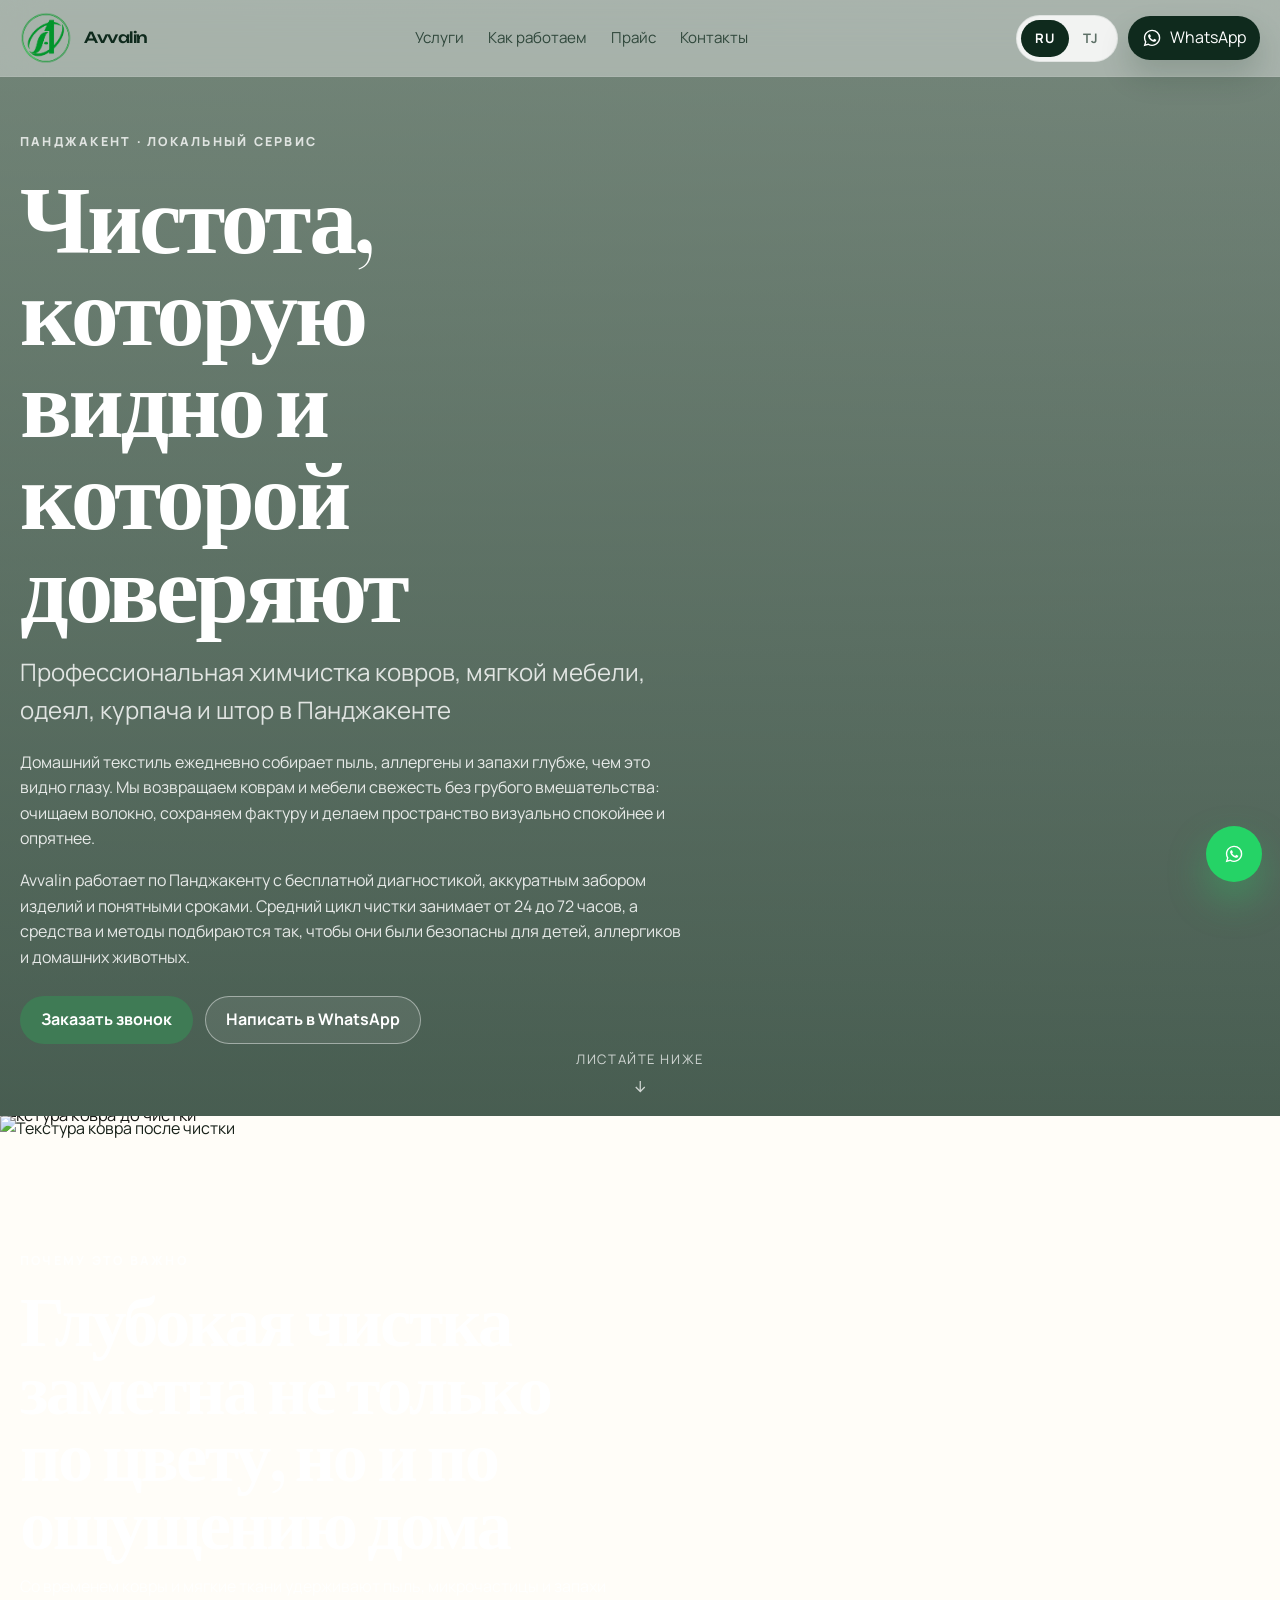
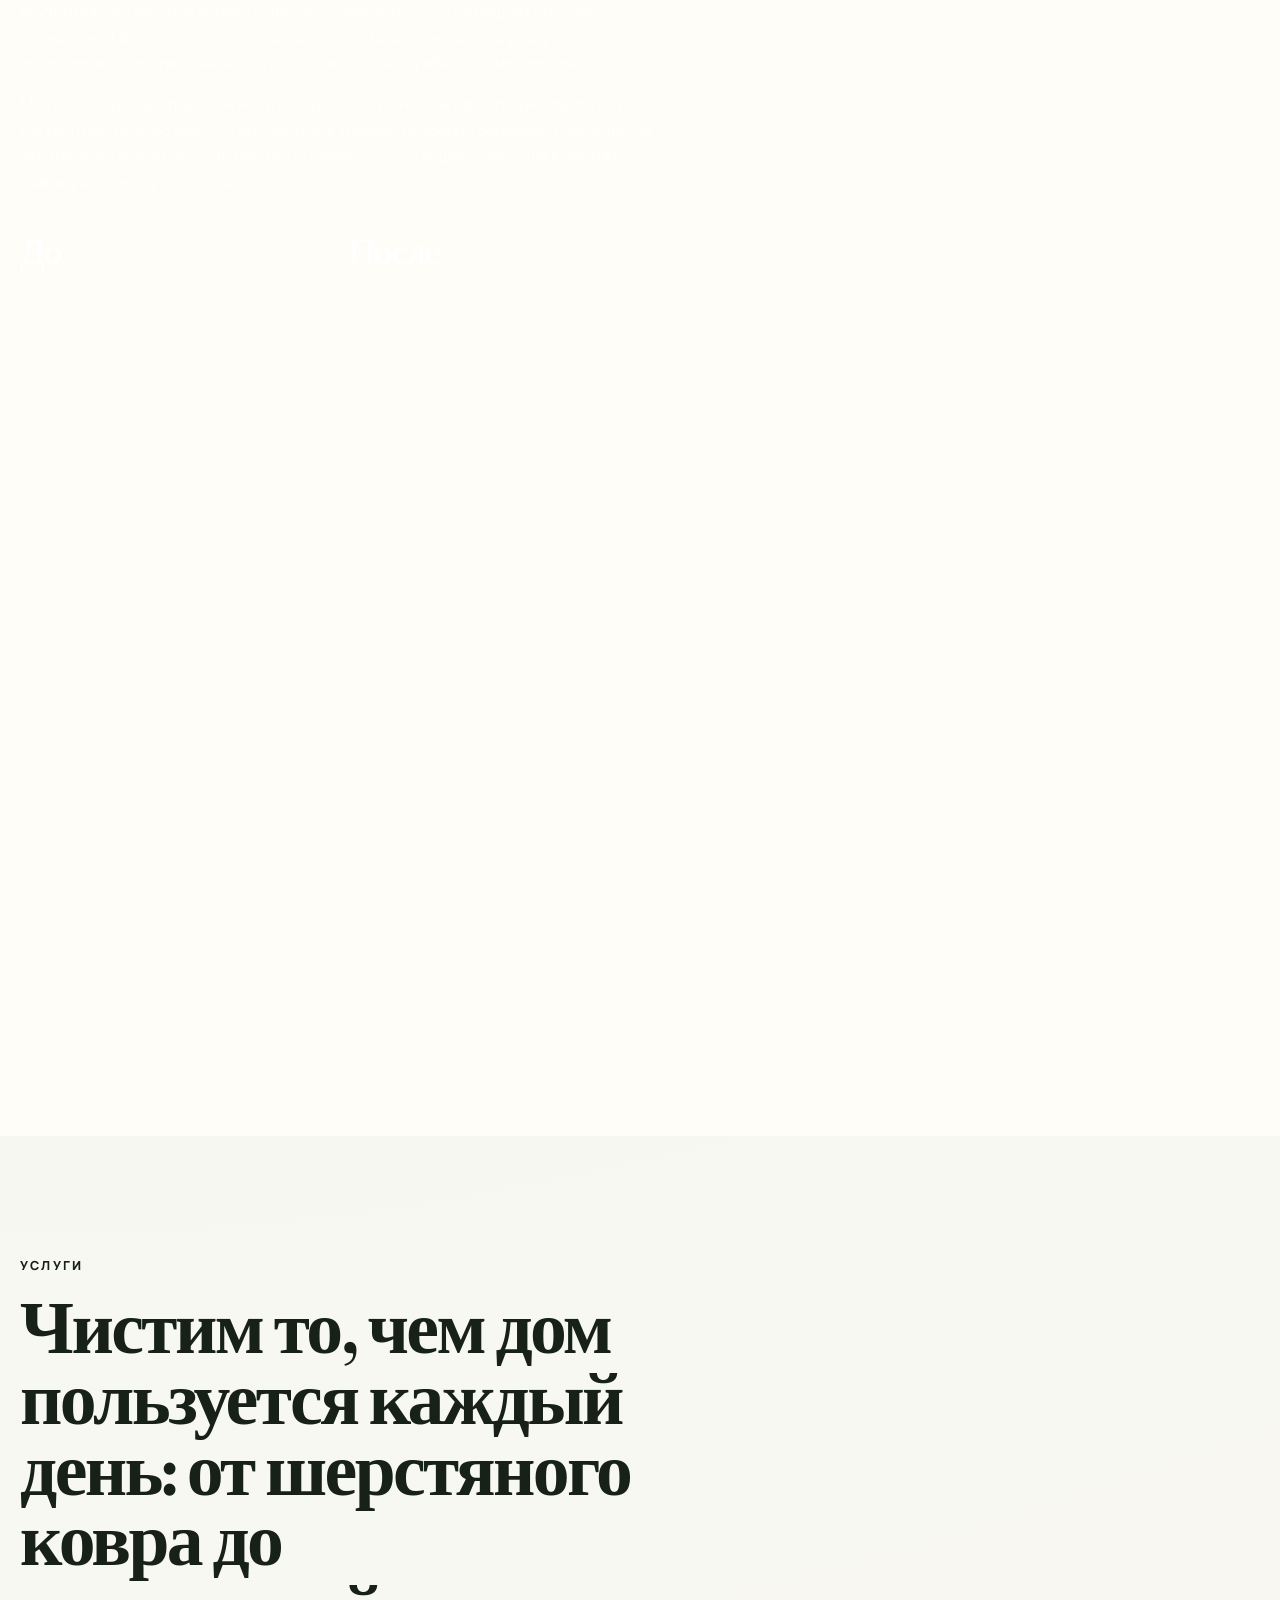
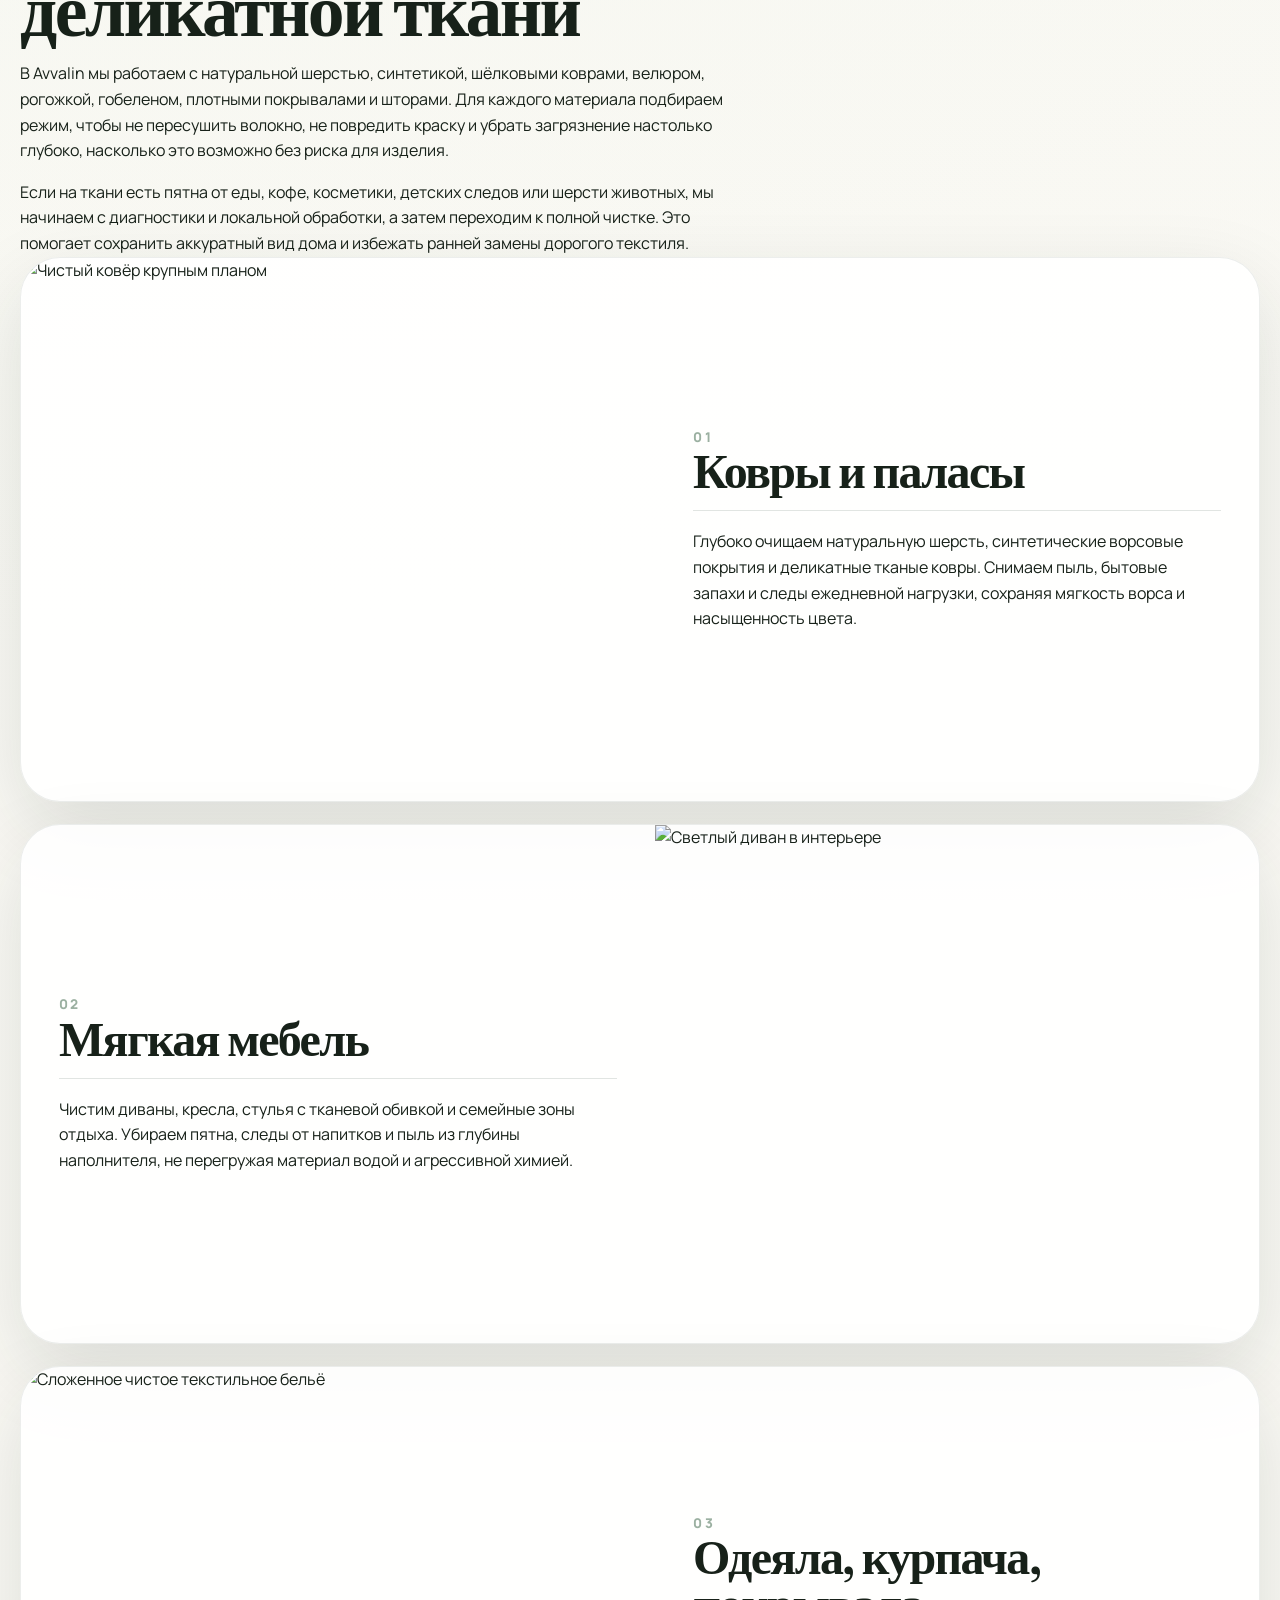
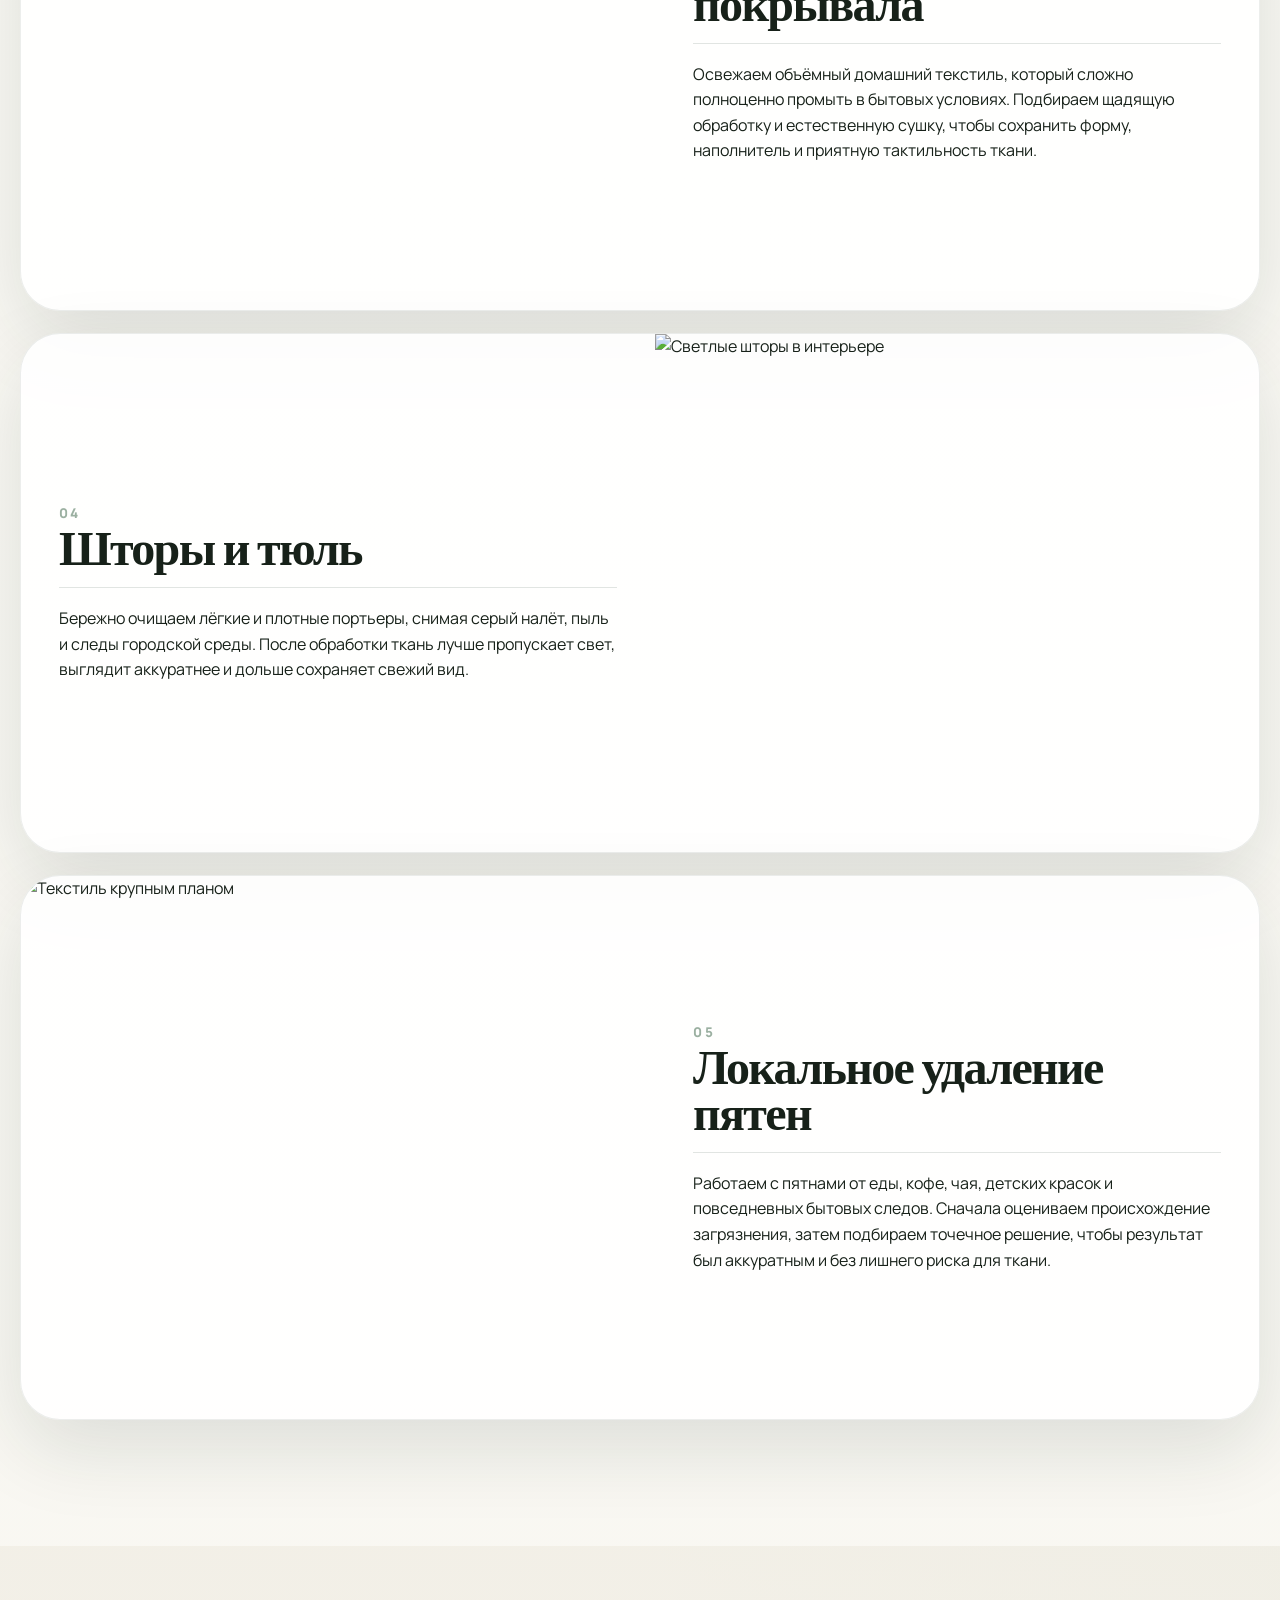
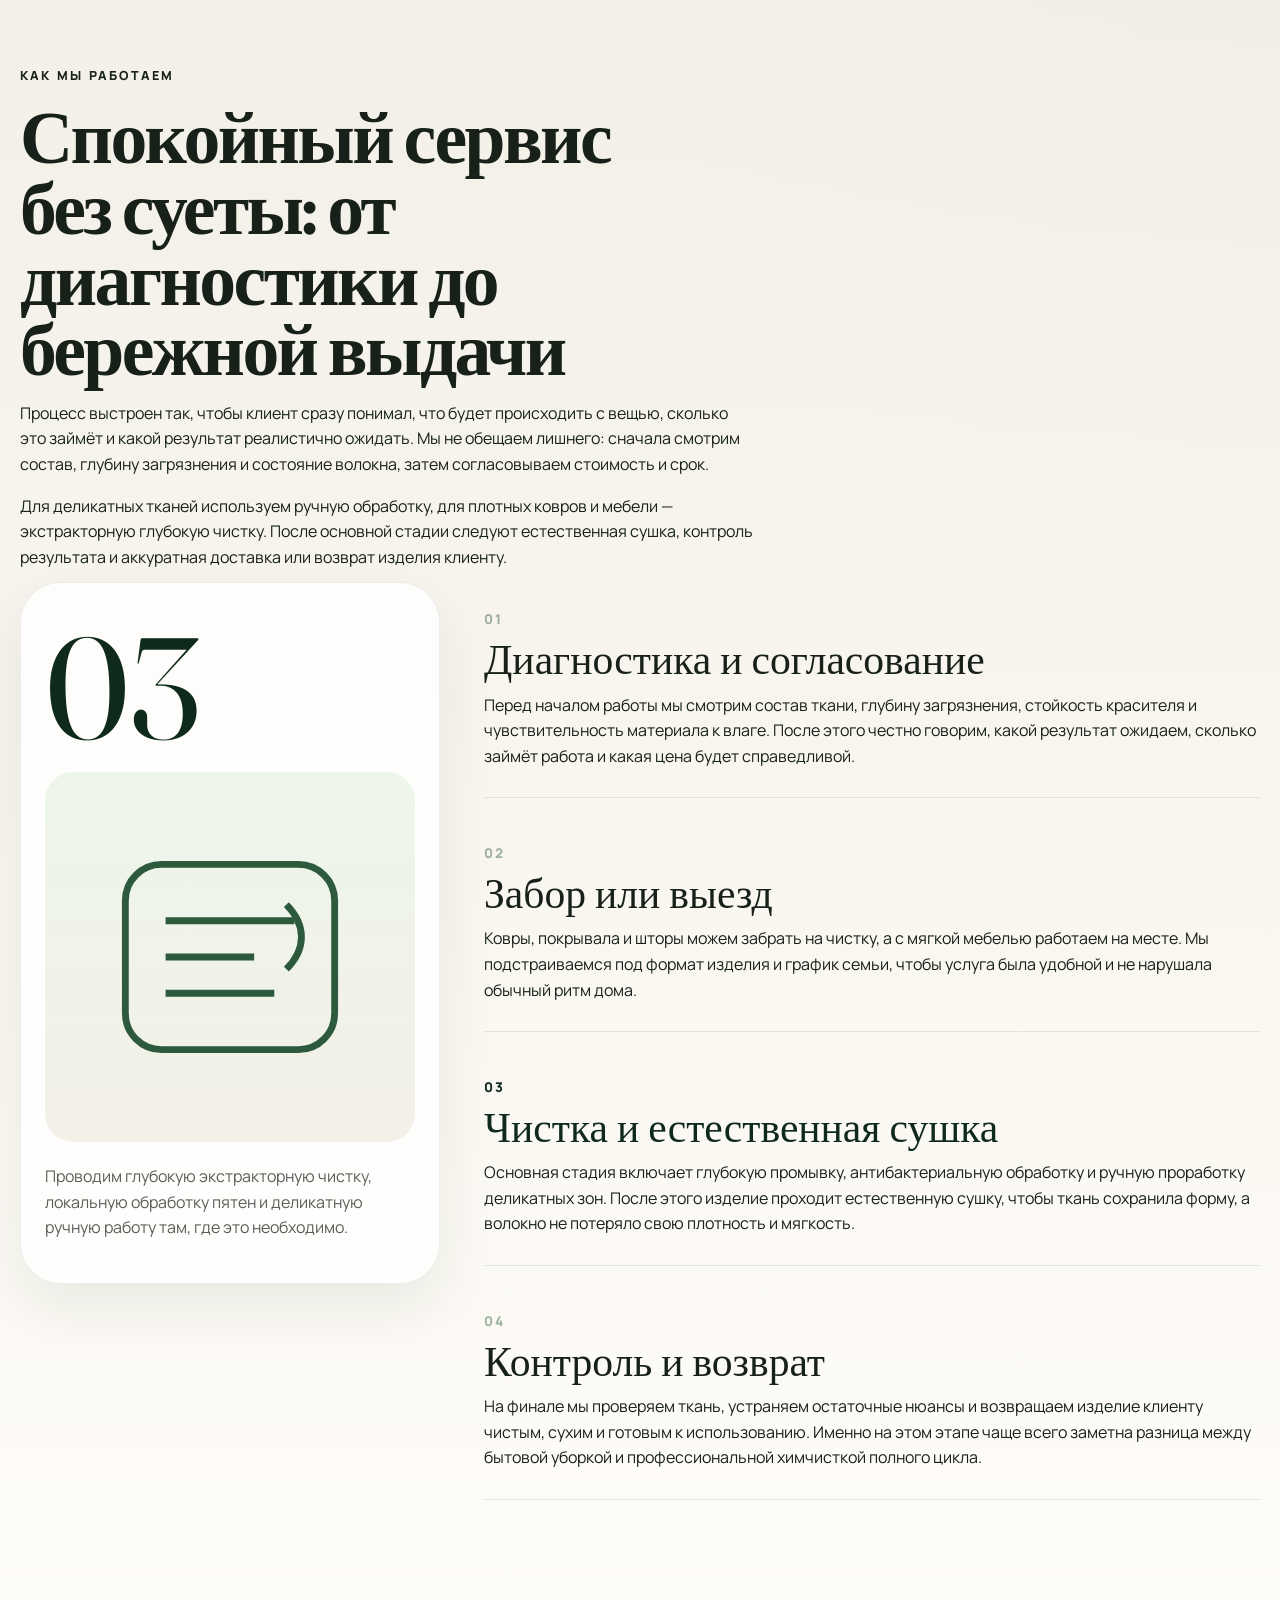
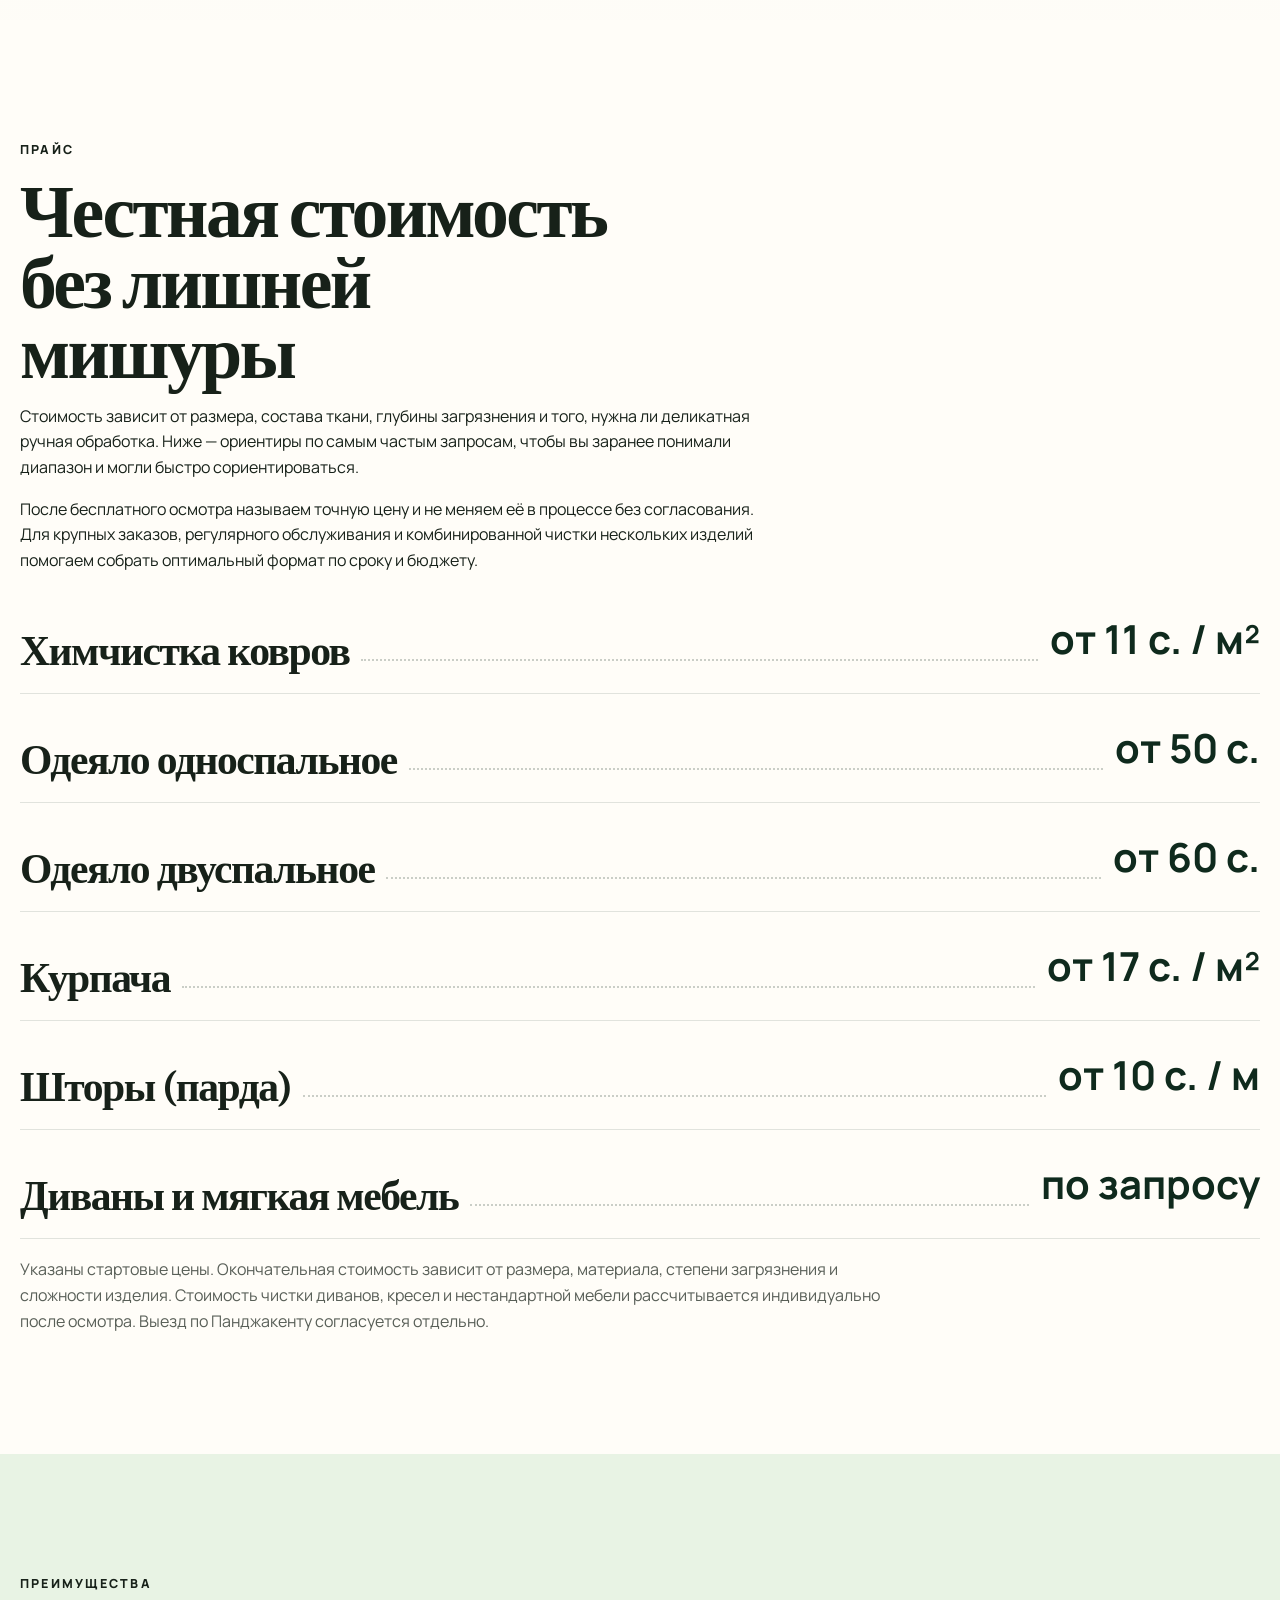
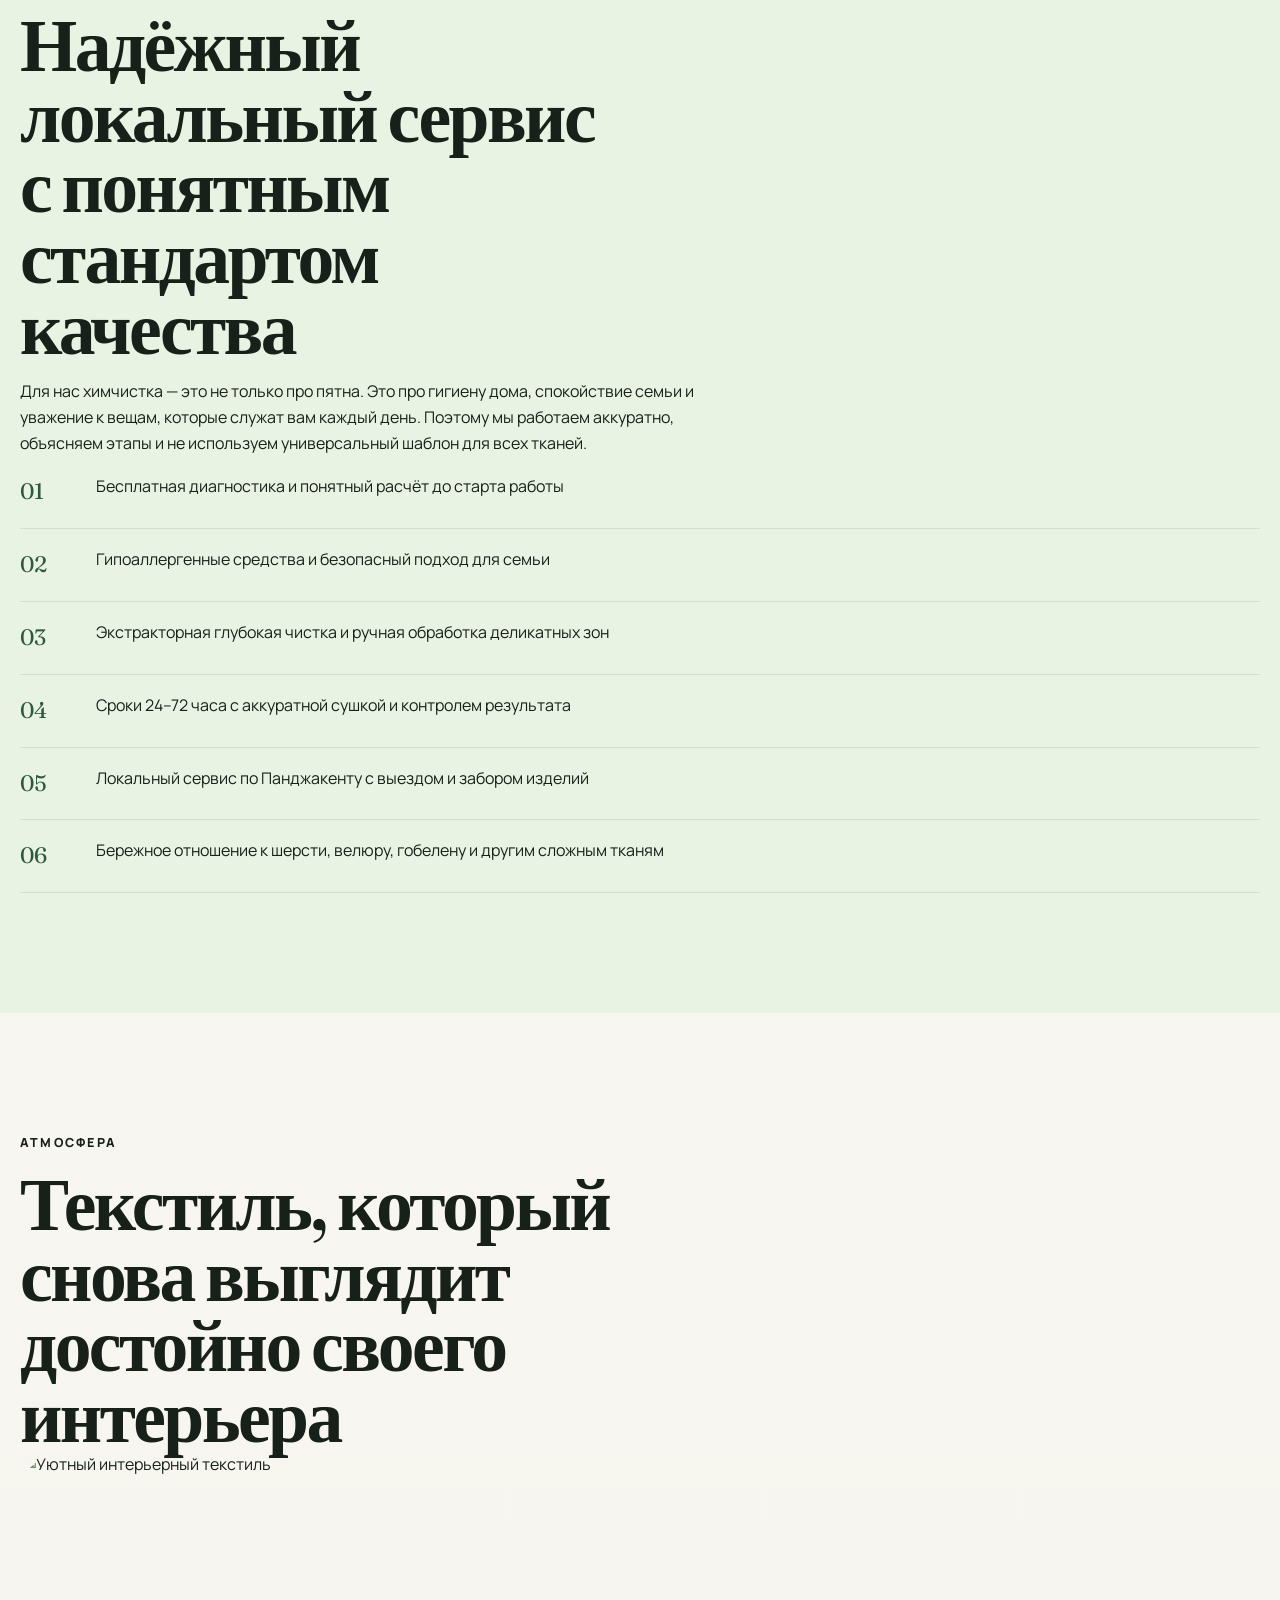
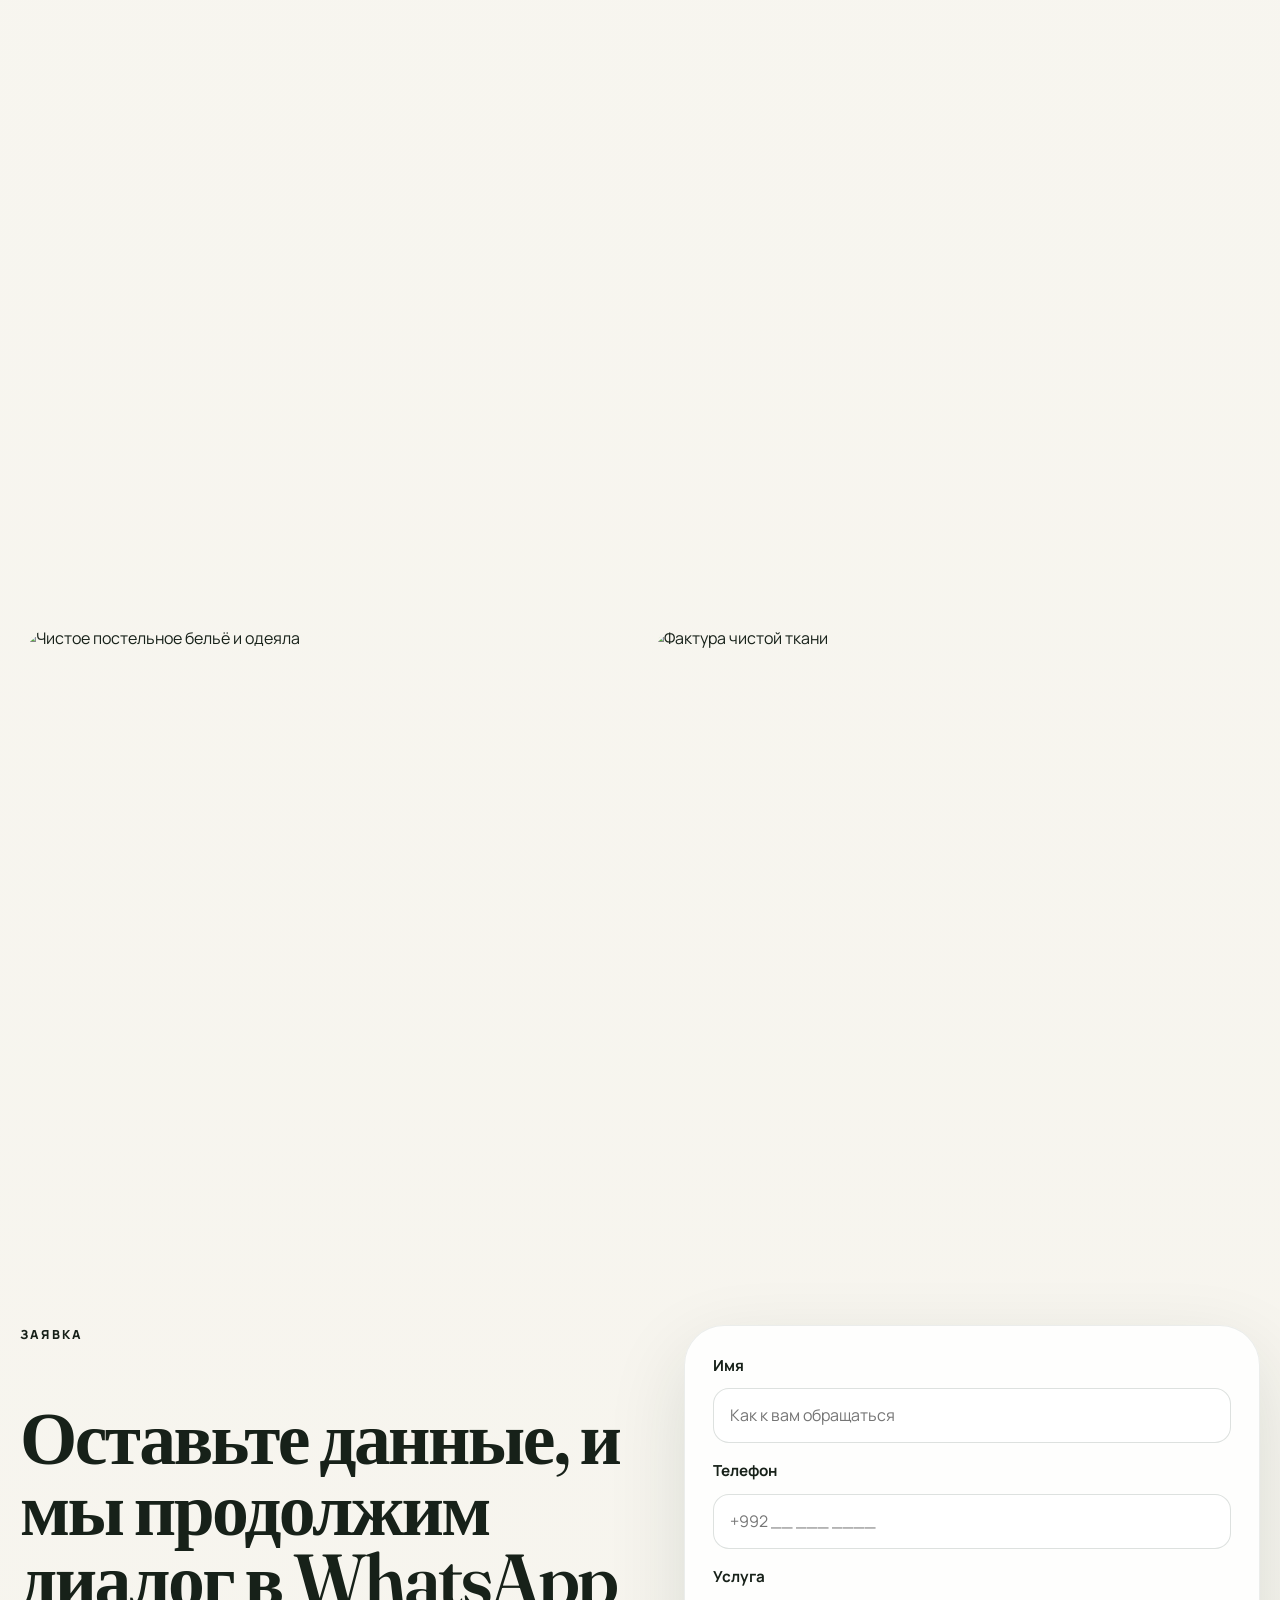
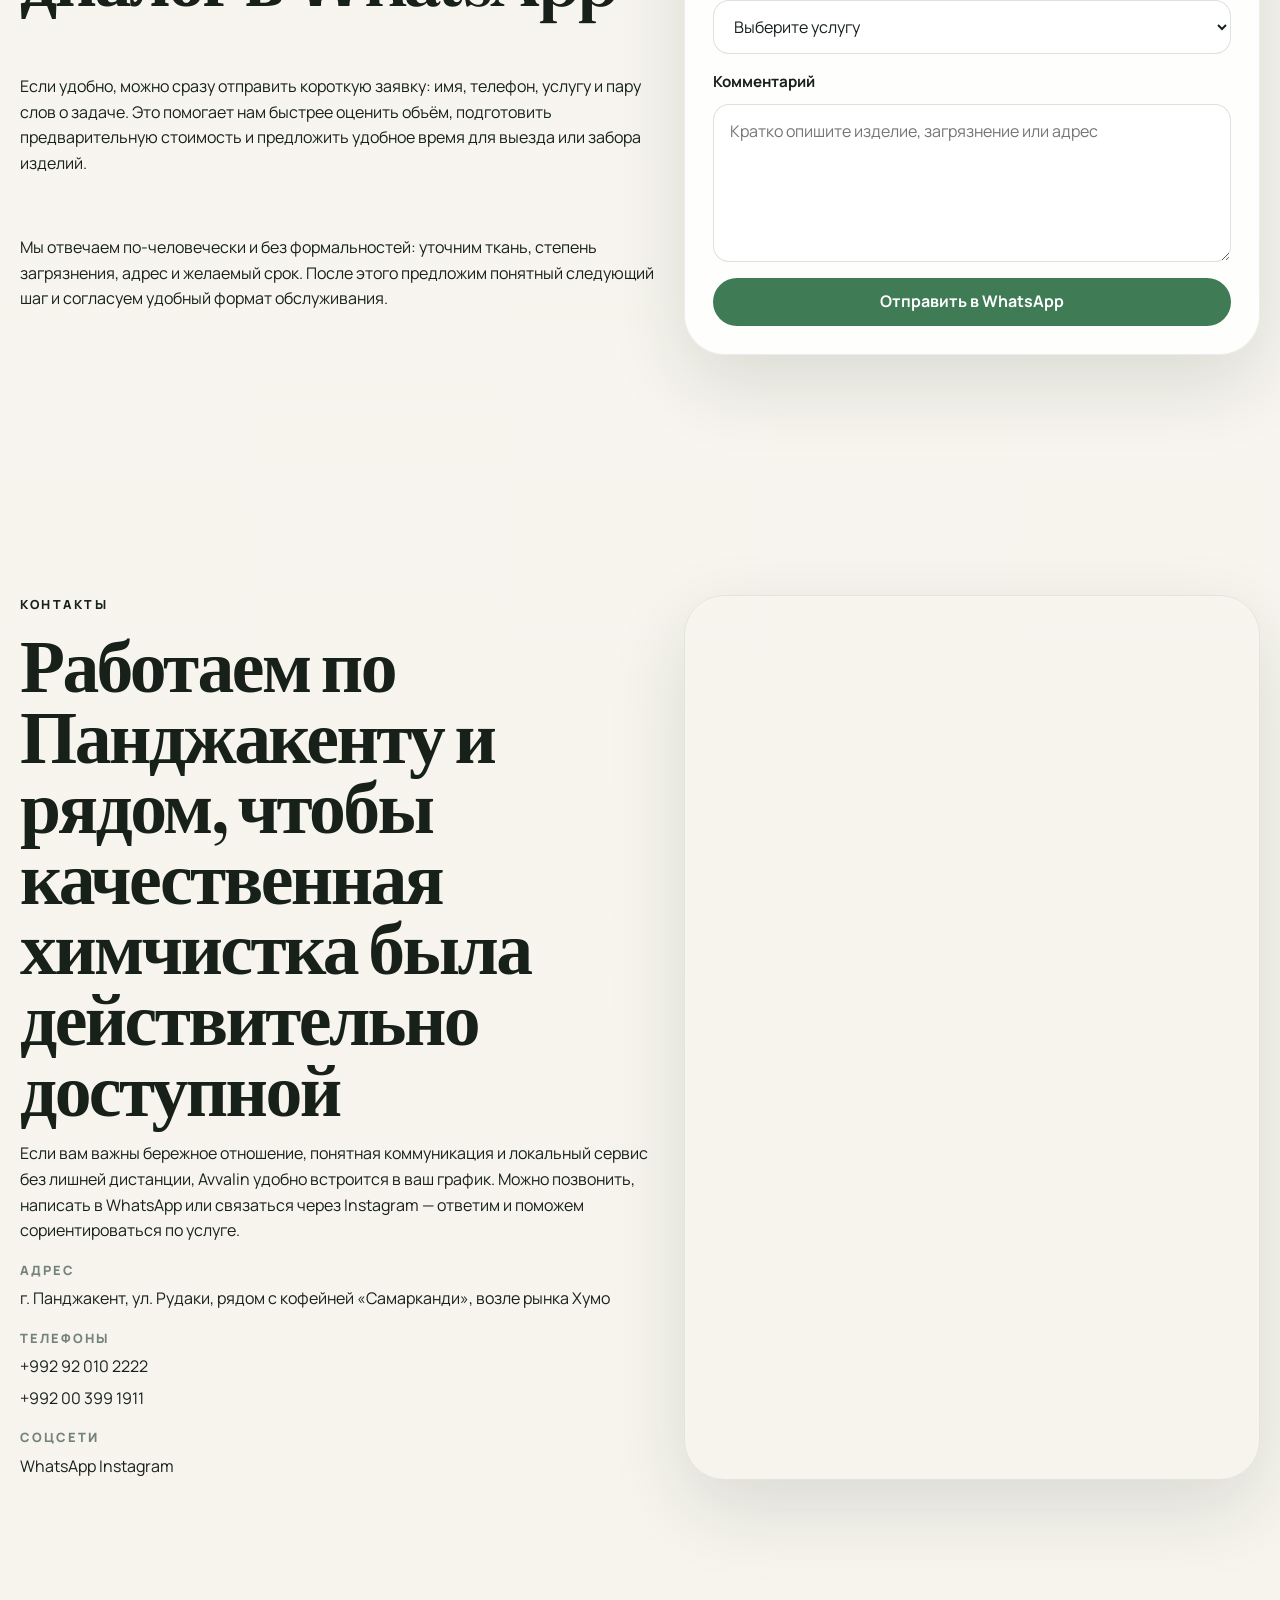
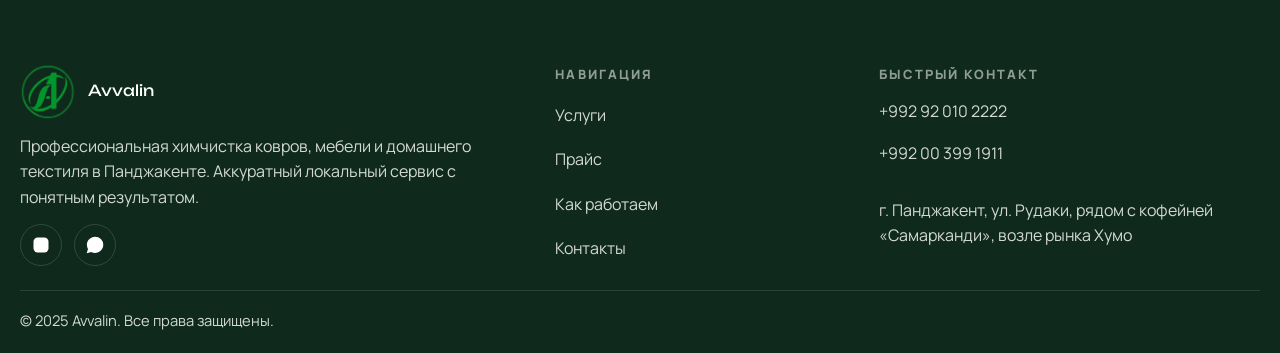
==== index.html @ e18dba60 "Initial commit: Avvalin landing v2" ====
<!DOCTYPE html>
<html lang="ru">
  <head>
    <meta charset="UTF-8" />
    <meta name="viewport" content="width=device-width, initial-scale=1.0" />
    <title>Avvalin — химчистка ковров и мебели в Панджакенте</title>
    <meta
      name="description"
      content="Avvalin — профессиональная химчистка ковров, мягкой мебели, одеял, курпача и штор в Панджакенте."
    />
    <meta name="theme-color" content="#0F2A1D" />
    <link rel="preconnect" href="https://fonts.googleapis.com" />
    <link rel="preconnect" href="https://fonts.gstatic.com" crossorigin />
    <link
      href="https://fonts.googleapis.com/css2?family=Fraunces:opsz,wght@9..144,500;9..144,600;9..144,700&family=Manrope:wght@400;500;600;700;800&family=Unbounded:wght@500;600&display=swap&subset=cyrillic"
      rel="stylesheet"
    />
    <link rel="stylesheet" href="./styles.css" />
  </head>
  <body>
    <header class="site-header is-top" data-header>
      <div class="container header-inner">
        <a class="brand" href="#hero" aria-label="Avvalin">
          <img
            src="./assets/logo-green.png"
            alt="Avvalin"
            width="216"
            height="58"
            loading="eager"
            decoding="async"
            data-alt-ru="Логотип Avvalin"
            data-alt-tj="Нишонаи Avvalin"
          />
          <span class="brand-name">Avvalin</span>
        </a>

        <nav class="header-nav" aria-label="Основная навигация">
          <a href="#services" data-ru="Услуги" data-tj="Хизматҳо">Услуги</a>
          <a href="#process" data-ru="Как работаем" data-tj="Чӣ тавр кор мекунем">Как работаем</a>
          <a href="#price" data-ru="Прайс" data-tj="Нархнома">Прайс</a>
          <a href="#contacts" data-ru="Контакты" data-tj="Тамос">Контакты</a>
        </nav>

        <div class="header-actions">
          <div class="language-switch" role="group" aria-label="Language switcher">
            <button class="language-switch__button is-active" type="button" data-lang-button="ru">
              RU
            </button>
            <button class="language-switch__button" type="button" data-lang-button="tj">TJ</button>
          </div>

          <a
            class="wa-chip"
            href="https://wa.me/992920102222"
            target="_blank"
            rel="noreferrer"
            aria-label="WhatsApp"
            data-aria-ru="Написать в WhatsApp"
            data-aria-tj="Дар WhatsApp навиштан"
          >
            <svg viewBox="0 0 24 24" aria-hidden="true">
              <path
                d="M19.05 4.94A9.76 9.76 0 0 0 12.09 2C6.66 2 2.25 6.41 2.25 11.84c0 1.74.46 3.43 1.34 4.92L2 22l5.4-1.57a9.8 9.8 0 0 0 4.68 1.2h.01c5.43 0 9.84-4.41 9.84-9.84a9.75 9.75 0 0 0-2.88-6.85Zm-6.96 15.04h-.01a8.15 8.15 0 0 1-4.14-1.13l-.3-.18-3.2.93.95-3.11-.2-.32a8.14 8.14 0 0 1-1.26-4.34c0-4.5 3.66-8.16 8.16-8.16 2.18 0 4.23.85 5.77 2.39a8.1 8.1 0 0 1 2.39 5.77c0 4.5-3.66 8.15-8.16 8.15Zm4.47-6.11c-.24-.12-1.43-.71-1.65-.79-.22-.08-.38-.12-.54.12-.16.24-.62.79-.76.95-.14.16-.28.18-.52.06-.24-.12-1-.37-1.91-1.19-.71-.63-1.19-1.41-1.33-1.65-.14-.24-.01-.37.1-.49.1-.1.24-.28.36-.42.12-.14.16-.24.24-.4.08-.16.04-.3-.02-.42-.06-.12-.54-1.31-.74-1.79-.2-.48-.4-.41-.54-.41h-.46c-.16 0-.42.06-.64.3-.22.24-.84.82-.84 2s.86 2.32.98 2.48c.12.16 1.69 2.58 4.09 3.62.57.25 1.02.4 1.37.51.58.18 1.11.16 1.53.1.47-.07 1.43-.58 1.64-1.14.2-.56.2-1.04.14-1.14-.06-.1-.22-.16-.46-.28Z"
              />
            </svg>
            <span data-ru="WhatsApp" data-tj="WhatsApp">WhatsApp</span>
          </a>

          <button
            class="menu-toggle"
            type="button"
            aria-label="Открыть меню"
            aria-expanded="false"
            data-menu-toggle
            data-aria-ru="Открыть меню"
            data-aria-tj="Кушодани меню"
          >
            <span></span>
            <span></span>
            <span></span>
          </button>
        </div>
      </div>

      <div class="mobile-menu" data-mobile-menu>
        <div class="mobile-menu__inner">
          <nav class="mobile-menu__nav" aria-label="Mobile navigation">
            <a href="#services" data-menu-link data-ru="Услуги" data-tj="Хизматҳо">Услуги</a>
            <a href="#process" data-menu-link data-ru="Как работаем" data-tj="Чӣ тавр кор мекунем">
              Как работаем
            </a>
            <a href="#price" data-menu-link data-ru="Прайс" data-tj="Нархнома">Прайс</a>
            <a href="#contacts" data-menu-link data-ru="Контакты" data-tj="Тамос">Контакты</a>
            <a href="#request" data-menu-link data-ru="Заявка" data-tj="Дархост">Заявка</a>
          </nav>
          <div class="mobile-menu__meta">
            <p
              data-ru="Профессиональная химчистка ковров, мебели и текстиля в Панджакенте."
              data-tj="Кимиёшӯйии касбии қолин, мебел ва матоъ дар Панҷакент."
            >
              Профессиональная химчистка ковров, мебели и текстиля в Панджакенте.
            </p>
            <a href="tel:+992920102222">+992 92 010 2222</a>
          </div>
        </div>
      </div>
    </header>

    <main>
      <section class="hero" id="hero">
        <div class="hero-media" aria-hidden="true"></div>
        <div class="hero-overlay" aria-hidden="true"></div>

        <div class="container hero-content">
          <p class="hero-kicker" data-ru="Панджакент · локальный сервис" data-tj="Панҷакент · хизмати маҳаллӣ">
            Панджакент · локальный сервис
          </p>
          <h1
            class="hero-title"
            data-ru="Чистота, которую видно и которой доверяют"
            data-tj="Тозагие, ки дида ва эътимод карда мешавад"
          >
            Чистота, которую видно и которой доверяют
          </h1>
          <p
            class="hero-subtitle"
            data-ru="Профессиональная химчистка ковров, мягкой мебели, одеял, курпача и штор в Панджакенте"
            data-tj="Кимиёшӯйии касбии қолинҳо, мебели мулоим, кӯрпа, курпача ва пардаҳо дар Панҷакент"
          >
            Профессиональная химчистка ковров, мягкой мебели, одеял, курпача и штор в Панджакенте
          </p>

          <div class="hero-copy">
            <p
              data-ru="Домашний текстиль ежедневно собирает пыль, аллергены и запахи глубже, чем это видно глазу. Мы возвращаем коврам и мебели свежесть без грубого вмешательства: очищаем волокно, сохраняем фактуру и делаем пространство визуально спокойнее и опрятнее."
              data-tj="Матоъи хонагӣ ҳар рӯз ғубор, аллергенҳо ва бӯйҳоро аз он бештаре ҷамъ мекунад, ки ба чашм менамояд. Мо ба қолин ва мебел тароватро бидуни дахолати дағал бармегардонем: нахро тоза мекунем, бофтро ҳифз менамоем ва ба фазо оромӣ ва тозагии намоён медиҳем."
            >
              Домашний текстиль ежедневно собирает пыль, аллергены и запахи глубже, чем это видно
              глазу. Мы возвращаем коврам и мебели свежесть без грубого вмешательства: очищаем
              волокно, сохраняем фактуру и делаем пространство визуально спокойнее и опрятнее.
            </p>
            <p
              data-ru="Avvalin работает по Панджакенту с бесплатной диагностикой, аккуратным забором изделий и понятными сроками. Средний цикл чистки занимает от 24 до 72 часов, а средства и методы подбираются так, чтобы они были безопасны для детей, аллергиков и домашних животных."
              data-tj="Avvalin дар саросари Панҷакент бо ташхиси ройгон, гирифтани эҳтиёткоронаи ашё ва муҳлатҳои равшан фаъолият мекунад. Давраи миёнаи тозакунӣ аз 24 то 72 соатро дар бар мегирад ва воситаю усулҳо тавре интихоб мешаванд, ки барои кӯдакон, аллергикон ва ҳайвоноти хонагӣ бехатар бошанд."
            >
              Avvalin работает по Панджакенту с бесплатной диагностикой, аккуратным забором
              изделий и понятными сроками. Средний цикл чистки занимает от 24 до 72 часов, а
              средства и методы подбираются так, чтобы они были безопасны для детей, аллергиков и
              домашних животных.
            </p>
          </div>

          <div class="hero-actions">
            <a class="button button--solid" href="tel:+992920102222" data-ru="Заказать звонок" data-tj="Дархости занг">
              Заказать звонок
            </a>
            <a
              class="button button--outline"
              href="https://wa.me/992920102222"
              target="_blank"
              rel="noreferrer"
              data-ru="Написать в WhatsApp"
              data-tj="Дар WhatsApp навиштан"
            >
              Написать в WhatsApp
            </a>
          </div>
        </div>

        <a class="scroll-indicator" href="#wipe" aria-label="Scroll">
          <span data-ru="Листайте ниже" data-tj="Ба поён гузаред">Листайте ниже</span>
          <svg viewBox="0 0 24 24" aria-hidden="true">
            <path d="M12 4v14M6 12l6 6 6-6" />
          </svg>
        </a>
      </section>

      <section class="wipe-section" id="wipe" data-wipe-section>
        <div class="wipe-sticky">
          <div class="wipe-frame">
            <div class="wipe-visual">
              <img
                class="wipe-image wipe-image--base"
                src="https://images.unsplash.com/photo-1600166898405-da9535204843?w=1800&q=85&auto=format&fit=crop"
                alt="Texture"
                width="1800"
                height="1400"
                loading="lazy"
                decoding="async"
                data-alt-ru="Текстура ковра до чистки"
                data-alt-tj="Бофти қолин пеш аз тозакунӣ"
              />
              <img
                class="wipe-image wipe-image--clean"
                src="https://images.unsplash.com/photo-1600166898405-da9535204843?w=1800&q=85&auto=format&fit=crop"
                alt="Texture"
                width="1800"
                height="1400"
                loading="lazy"
                decoding="async"
                data-alt-ru="Текстура ковра после чистки"
                data-alt-tj="Бофти қолин пас аз тозакунӣ"
              />
            </div>

            <div class="wipe-copy container">
              <div class="section-intro">
                <p class="section-kicker" data-ru="Почему это важно" data-tj="Чаро ин муҳим аст">
                  Почему это важно
                </p>
                <h2
                  data-ru="Глубокая чистка заметна не только по цвету, но и по ощущению дома"
                  data-tj="Тозакунии амиқ на танҳо дар ранг, балки дар эҳсоси хона ҳам намоён мешавад"
                >
                  Глубокая чистка заметна не только по цвету, но и по ощущению дома
                </h2>
                <p
                  data-ru="Со временем ковры и мягкие ткани удерживают пыль, микрочастицы и запахи внутри ворса. Обычная уборка освежает поверхность, но не решает проблему полностью. Профессиональная химчистка помогает снизить нагрузку от аллергенов, сохранить мягкость и продлить срок службы любимых вещей."
                  data-tj="Бо гузашти вақт қолин ва матоъҳои мулоим ғубор, зарраҳои майда ва бӯйҳоро дар дохили нах нигоҳ медоранд. Тозакунии оддӣ танҳо рӯйпӯшро тароват мебахшад, аммо мушкилро пурра ҳал намекунад. Кимиёшӯйии касбӣ ба кам шудани таъсири аллергенҳо, нигоҳ доштани нармӣ ва дароз шудани муҳлати истифодаи ашёи дӯстдошта мусоидат мекунад."
                >
                  Со временем ковры и мягкие ткани удерживают пыль, микрочастицы и запахи внутри
                  ворса. Обычная уборка освежает поверхность, но не решает проблему полностью.
                  Профессиональная химчистка помогает снизить нагрузку от аллергенов, сохранить
                  мягкость и продлить срок службы любимых вещей.
                </p>
                <p
                  data-ru="Мы используем экстракторную глубокую чистку, антибактериальную обработку и деликатную ручную работу там, где ткань требует особенно бережного подхода. На экране ниже можно увидеть образный переход от уставшего текстиля к чистому, живому и свежему состоянию."
                  data-tj="Мо тозакунии амиқи экстракторӣ, коркарди антибактериалӣ ва он ҷо, ки матоъ муносибати махсус мехоҳад, кори нозуки дастиро истифода мебарем. Дар намоиши поён гузариши рамзиро аз матоъи хаста ба ҳолати тоза, зинда ва тароватнок мебинед."
                >
                  Мы используем экстракторную глубокую чистку, антибактериальную обработку и
                  деликатную ручную работу там, где ткань требует особенно бережного подхода. На
                  экране ниже можно увидеть образный переход от уставшего текстиля к чистому,
                  живому и свежему состоянию.
                </p>
              </div>

              <div class="wipe-labels">
                <span data-ru="До" data-tj="Пеш">До</span>
                <span data-ru="После" data-tj="Пас">После</span>
              </div>
            </div>
          </div>
        </div>
      </section>

      <section class="section services-section" id="services">
        <div class="container">
          <div class="section-intro">
            <p class="section-kicker" data-ru="Услуги" data-tj="Хизматҳо">Услуги</p>
            <h2
              data-ru="Чистим то, чем дом пользуется каждый день: от шерстяного ковра до деликатной ткани"
              data-tj="Он чиро тоза мекунем, ки хона ҳар рӯз истифода мебарад: аз қолини пашмӣ то матоъи нозук"
            >
              Чистим то, чем дом пользуется каждый день: от шерстяного ковра до деликатной ткани
            </h2>
            <p
              data-ru="В Avvalin мы работаем с натуральной шерстью, синтетикой, шёлковыми коврами, велюром, рогожкой, гобеленом, плотными покрывалами и шторами. Для каждого материала подбираем режим, чтобы не пересушить волокно, не повредить краску и убрать загрязнение настолько глубоко, насколько это возможно без риска для изделия."
              data-tj="Дар Avvalin мо бо пашми табиӣ, синтетика, қолинҳои абрешимӣ, велюр, рогожка, гобелен, рӯйпӯшҳои зич ва пардаҳо кор мекунем. Барои ҳар мавод режими алоҳида интихоб менамоем, то нах хушк нашавад, ранг осеб набинад ва ифлосӣ то ҳадди имкон амиқ, аммо бехатар бартараф гардад."
            >
              В Avvalin мы работаем с натуральной шерстью, синтетикой, шёлковыми коврами,
              велюром, рогожкой, гобеленом, плотными покрывалами и шторами. Для каждого материала
              подбираем режим, чтобы не пересушить волокно, не повредить краску и убрать
              загрязнение настолько глубоко, насколько это возможно без риска для изделия.
            </p>
            <p
              data-ru="Если на ткани есть пятна от еды, кофе, косметики, детских следов или шерсти животных, мы начинаем с диагностики и локальной обработки, а затем переходим к полной чистке. Это помогает сохранить аккуратный вид дома и избежать ранней замены дорогого текстиля."
              data-tj="Агар дар матоъ доғ аз ғизо, қаҳва, косметика, изи кӯдакон ё пашми ҳайвонот бошад, мо аввал ташхис ва коркарди маҳаллиро анҷом медиҳем, баъд ба тозакунии пурра мегузарем. Ин ба нигоҳ доштани намуди оростаи хона ва пешгирӣ аз ивазкунии бармаҳали матоъи гарон мусоидат мекунад."
            >
              Если на ткани есть пятна от еды, кофе, косметики, детских следов или шерсти
              животных, мы начинаем с диагностики и локальной обработки, а затем переходим к
              полной чистке. Это помогает сохранить аккуратный вид дома и избежать ранней замены
              дорогого текстиля.
            </p>
          </div>

          <div class="services-track">
            <article class="service-item">
              <div class="service-item__media">
                <img
                  src="https://images.unsplash.com/photo-1600166898405-da9535204843?w=1400&q=85&auto=format&fit=crop"
                  alt="Carpet"
                  width="1400"
                  height="1200"
                  loading="lazy"
                  decoding="async"
                  data-alt-ru="Чистый ковёр крупным планом"
                  data-alt-tj="Қолини тоза аз наздик"
                />
              </div>
              <div class="service-item__content">
                <p class="service-index">01</p>
                <h3 data-ru="Ковры и паласы" data-tj="Қолинҳо ва палосҳо">Ковры и паласы</h3>
                <div class="service-line"></div>
                <p
                  data-ru="Глубоко очищаем натуральную шерсть, синтетические ворсовые покрытия и деликатные тканые ковры. Снимаем пыль, бытовые запахи и следы ежедневной нагрузки, сохраняя мягкость ворса и насыщенность цвета."
                  data-tj="Пашми табиӣ, рӯйпӯшҳои ворсии синтетикӣ ва қолинҳои нозуки бофтаро амиқ тоза мекунем. Ғубор, бӯйҳои маишӣ ва нишонаҳои истифодаи ҳаррӯзаро бартараф намуда, нармии нах ва равшании рангро нигоҳ медорем."
                >
                  Глубоко очищаем натуральную шерсть, синтетические ворсовые покрытия и деликатные
                  тканые ковры. Снимаем пыль, бытовые запахи и следы ежедневной нагрузки,
                  сохраняя мягкость ворса и насыщенность цвета.
                </p>
              </div>
            </article>

            <article class="service-item">
              <div class="service-item__media">
                <img
                  src="https://images.unsplash.com/photo-1555041469-a586c61ea9bc?w=1400&q=85&auto=format&fit=crop"
                  alt="Sofa"
                  width="1400"
                  height="1200"
                  loading="lazy"
                  decoding="async"
                  data-alt-ru="Светлый диван в интерьере"
                  data-alt-tj="Дивани равшан дар интерьер"
                />
              </div>
              <div class="service-item__content">
                <p class="service-index">02</p>
                <h3 data-ru="Мягкая мебель" data-tj="Мебели мулоим">Мягкая мебель</h3>
                <div class="service-line"></div>
                <p
                  data-ru="Чистим диваны, кресла, стулья с тканевой обивкой и семейные зоны отдыха. Убираем пятна, следы от напитков и пыль из глубины наполнителя, не перегружая материал водой и агрессивной химией."
                  data-tj="Диван, курсӣ, курсиҳои бо матоъ рӯйкашшуда ва ҷойҳои истироҳати оилавиро тоза мекунем. Доғ, изи нӯшокиҳо ва ғубори чуқури пуркунандаро бе оби зиёдатӣ ва бе кимиёи шадид бартараф менамоем."
                >
                  Чистим диваны, кресла, стулья с тканевой обивкой и семейные зоны отдыха.
                  Убираем пятна, следы от напитков и пыль из глубины наполнителя, не перегружая
                  материал водой и агрессивной химией.
                </p>
              </div>
            </article>

            <article class="service-item">
              <div class="service-item__media">
                <img
                  src="https://images.unsplash.com/photo-1522771739844-6a9f6d5f14af?w=1400&q=85&auto=format&fit=crop"
                  alt="Textile"
                  width="1400"
                  height="1200"
                  loading="lazy"
                  decoding="async"
                  data-alt-ru="Сложенное чистое текстильное бельё"
                  data-alt-tj="Матоъи тозаи ҷамъшуда"
                />
              </div>
              <div class="service-item__content">
                <p class="service-index">03</p>
                <h3 data-ru="Одеяла, курпача, покрывала" data-tj="Кӯрпа, курпача, рӯйпӯшҳо">
                  Одеяла, курпача, покрывала
                </h3>
                <div class="service-line"></div>
                <p
                  data-ru="Освежаем объёмный домашний текстиль, который сложно полноценно промыть в бытовых условиях. Подбираем щадящую обработку и естественную сушку, чтобы сохранить форму, наполнитель и приятную тактильность ткани."
                  data-tj="Матоъи ҳаҷмдори хонаро, ки дар шароити хона пурра шустанаш душвор аст, тароват мебахшем. Коркарди мулоим ва хушконии табииро интихоб мекунем, то шакл, пуркунанда ва ламси гуворои матоъ нигоҳ дошта шавад."
                >
                  Освежаем объёмный домашний текстиль, который сложно полноценно промыть в
                  бытовых условиях. Подбираем щадящую обработку и естественную сушку, чтобы
                  сохранить форму, наполнитель и приятную тактильность ткани.
                </p>
              </div>
            </article>

            <article class="service-item">
              <div class="service-item__media">
                <img
                  src="https://images.unsplash.com/photo-1513694203232-719a280e022f?w=1400&q=85&auto=format&fit=crop"
                  alt="Curtains"
                  width="1400"
                  height="1200"
                  loading="lazy"
                  decoding="async"
                  data-alt-ru="Светлые шторы в интерьере"
                  data-alt-tj="Пардаҳои равшан дар интерьер"
                />
              </div>
              <div class="service-item__content">
                <p class="service-index">04</p>
                <h3 data-ru="Шторы и тюль" data-tj="Парда ва тюл">Шторы и тюль</h3>
                <div class="service-line"></div>
                <p
                  data-ru="Бережно очищаем лёгкие и плотные портьеры, снимая серый налёт, пыль и следы городской среды. После обработки ткань лучше пропускает свет, выглядит аккуратнее и дольше сохраняет свежий вид."
                  data-tj="Пардаҳои сабук ва зичро боэҳтиёт тоза мекунем, налёти хокистарӣ, ғубор ва асари муҳити шаҳрро мебардорем. Пас аз коркард матоъ рӯшноиро беҳтар мегузаронад, оростатар менамояд ва таровати худро дарозтар нигоҳ медорад."
                >
                  Бережно очищаем лёгкие и плотные портьеры, снимая серый налёт, пыль и следы
                  городской среды. После обработки ткань лучше пропускает свет, выглядит
                  аккуратнее и дольше сохраняет свежий вид.
                </p>
              </div>
            </article>

            <article class="service-item">
              <div class="service-item__media">
                <img
                  src="https://images.unsplash.com/photo-1567016432779-094069958ea5?w=1400&q=85&auto=format&fit=crop"
                  alt="Fabric detail"
                  width="1400"
                  height="1200"
                  loading="lazy"
                  decoding="async"
                  data-alt-ru="Текстиль крупным планом"
                  data-alt-tj="Матоъ аз наздик"
                />
              </div>
              <div class="service-item__content">
                <p class="service-index">05</p>
                <h3 data-ru="Локальное удаление пятен" data-tj="Бардоштани маҳаллии доғҳо">
                  Локальное удаление пятен
                </h3>
                <div class="service-line"></div>
                <p
                  data-ru="Работаем с пятнами от еды, кофе, чая, детских красок и повседневных бытовых следов. Сначала оцениваем происхождение загрязнения, затем подбираем точечное решение, чтобы результат был аккуратным и без лишнего риска для ткани."
                  data-tj="Бо доғҳои ғизо, қаҳва, чой, рангҳои кӯдакона ва дигар нишонаҳои рӯзмарраи хонагӣ кор мекунем. Аввал пайдоиши ифлосиро муайян карда, баъд роҳи нуқтавии мувофиқро интихоб менамоем, то натиҷа тоза ва барои матоъ бехатар бошад."
                >
                  Работаем с пятнами от еды, кофе, чая, детских красок и повседневных бытовых
                  следов. Сначала оцениваем происхождение загрязнения, затем подбираем точечное
                  решение, чтобы результат был аккуратным и без лишнего риска для ткани.
                </p>
              </div>
            </article>
          </div>
        </div>
      </section>

      <section class="process-section" id="process">
        <div class="container">
          <div class="section-intro">
            <p class="section-kicker" data-ru="Как мы работаем" data-tj="Чӣ тавр кор мекунем">
              Как мы работаем
            </p>
            <h2
              data-ru="Спокойный сервис без суеты: от диагностики до бережной выдачи"
              data-tj="Хидмати ором ва дақиқ: аз ташхис то супоридани эҳтиёткорона"
            >
              Спокойный сервис без суеты: от диагностики до бережной выдачи
            </h2>
            <p
              data-ru="Процесс выстроен так, чтобы клиент сразу понимал, что будет происходить с вещью, сколько это займёт и какой результат реалистично ожидать. Мы не обещаем лишнего: сначала смотрим состав, глубину загрязнения и состояние волокна, затем согласовываем стоимость и срок."
              data-tj="Раванд тавре тарҳрезӣ шудааст, ки мизоҷ аз аввал бидонад бо ашё чӣ мешавад, ин чанд вақт мегирад ва кадом натиҷа воқеан интизор шудан мумкин аст. Мо ваъдаи зиёдатӣ намедиҳем: аввал таркиб, чуқурии ифлосӣ ва ҳолати нахро мебинем, баъд нарх ва муҳлатро мувофиқа мекунем."
            >
              Процесс выстроен так, чтобы клиент сразу понимал, что будет происходить с вещью,
              сколько это займёт и какой результат реалистично ожидать. Мы не обещаем лишнего:
              сначала смотрим состав, глубину загрязнения и состояние волокна, затем согласовываем
              стоимость и срок.
            </p>
            <p
              data-ru="Для деликатных тканей используем ручную обработку, для плотных ковров и мебели — экстракторную глубокую чистку. После основной стадии следуют естественная сушка, контроль результата и аккуратная доставка или возврат изделия клиенту."
              data-tj="Барои матоъҳои нозук коркарди дастӣ истифода мебарем, барои қолин ва мебели зич бошад тозакунии амиқи экстракторӣ. Пас аз марҳилаи асосӣ хушконии табиӣ, назорати натиҷа ва расонидан ё баргардондани эҳтиёткоронаи ашё ба мизоҷ анҷом дода мешавад."
            >
              Для деликатных тканей используем ручную обработку, для плотных ковров и мебели —
              экстракторную глубокую чистку. После основной стадии следуют естественная сушка,
              контроль результата и аккуратная доставка или возврат изделия клиенту.
            </p>
          </div>

          <div class="process-layout">
            <aside class="process-sticky">
              <div class="process-panel">
                <p class="process-panel__number" data-process-number>01</p>
                <div class="process-illustrations">
                  <svg class="process-illustration is-active" data-process-figure="01" viewBox="0 0 160 160" aria-hidden="true">
                    <circle cx="80" cy="80" r="68" />
                    <path d="M80 42c11 15 22 28 22 43a22 22 0 1 1-44 0c0-15 11-28 22-43Z" />
                  </svg>
                  <svg class="process-illustration" data-process-figure="02" viewBox="0 0 160 160" aria-hidden="true">
                    <rect x="28" y="34" width="104" height="92" rx="24" />
                    <path d="M54 102c12-16 25-26 38-30 7-3 14-3 20-1" />
                    <path d="M53 57h54" />
                  </svg>
                  <svg class="process-illustration" data-process-figure="03" viewBox="0 0 160 160" aria-hidden="true">
                    <rect x="28" y="34" width="104" height="92" rx="18" />
                    <path d="M48 62h64M48 80h44M48 98h54" />
                    <path d="M108 54c10 10 10 22 0 32" />
                  </svg>
                  <svg class="process-illustration" data-process-figure="04" viewBox="0 0 160 160" aria-hidden="true">
                    <rect x="34" y="42" width="92" height="76" rx="16" />
                    <path d="M34 70h92M80 42v76" />
                    <path d="m62 96 18-18 18 18" />
                  </svg>
                </div>
                <p
                  class="process-panel__summary"
                  data-process-summary
                  data-ru="Бесплатно оцениваем ткань, тип загрязнения и безопасный способ чистки."
                  data-tj="Матоъ, навъи ифлосӣ ва роҳи бехатари тозакуниро ройгон арзёбӣ мекунем."
                >
                  Бесплатно оцениваем ткань, тип загрязнения и безопасный способ чистки.
                </p>
              </div>
            </aside>

            <div class="process-steps">
              <article
                class="process-step is-active"
                data-step="01"
                data-summary-ru="Бесплатно оцениваем ткань, тип загрязнения и безопасный способ чистки."
                data-summary-tj="Матоъ, навъи ифлосӣ ва роҳи бехатари тозакуниро ройгон арзёбӣ мекунем."
              >
                <span class="process-step__index">01</span>
                <h3 data-ru="Диагностика и согласование" data-tj="Ташхис ва мувофиқа">Диагностика и согласование</h3>
                <p
                  data-ru="Перед началом работы мы смотрим состав ткани, глубину загрязнения, стойкость красителя и чувствительность материала к влаге. После этого честно говорим, какой результат ожидаем, сколько займёт работа и какая цена будет справедливой."
                  data-tj="Пеш аз оғози кор мо таркиби матоъ, чуқурии ифлосӣ, устувории ранг ва ҳассосияти мавод ба намиро меомӯзем. Баъд бо ростӣ мегӯем, ки кадом натиҷа интизор аст, кор чанд вақт мегирад ва кадом нарх одилона хоҳад буд."
                >
                  Перед началом работы мы смотрим состав ткани, глубину загрязнения, стойкость
                  красителя и чувствительность материала к влаге. После этого честно говорим,
                  какой результат ожидаем, сколько займёт работа и какая цена будет справедливой.
                </p>
              </article>

              <article
                class="process-step"
                data-step="02"
                data-summary-ru="Забираем изделие или приезжаем на объект, чтобы начать работу без лишней нагрузки для клиента."
                data-summary-tj="Ашёро мегирем ё ба ҷой меоем, то раванд барои мизоҷ осон ва бидуни ташвиш оғоз шавад."
              >
                <span class="process-step__index">02</span>
                <h3 data-ru="Забор или выезд" data-tj="Гирифтан ё ба ҷой рафтан">Забор или выезд</h3>
                <p
                  data-ru="Ковры, покрывала и шторы можем забрать на чистку, а с мягкой мебелью работаем на месте. Мы подстраиваемся под формат изделия и график семьи, чтобы услуга была удобной и не нарушала обычный ритм дома."
                  data-tj="Қолин, рӯйпӯш ва пардаро метавонем барои тозакунӣ гирифта барем, бо мебели мулоим бошад дар ҷойи худ кор мекунем. Мо ба намуди ашё ва реҷаи оила мутобиқ мешавем, то хизмат қулай бошад ва ба ритми оддии хона халал нарасонад."
                >
                  Ковры, покрывала и шторы можем забрать на чистку, а с мягкой мебелью работаем на
                  месте. Мы подстраиваемся под формат изделия и график семьи, чтобы услуга была
                  удобной и не нарушала обычный ритм дома.
                </p>
              </article>

              <article
                class="process-step"
                data-step="03"
                data-summary-ru="Проводим глубокую экстракторную чистку, локальную обработку пятен и деликатную ручную работу там, где это необходимо."
                data-summary-tj="Тозакунии амиқи экстракторӣ, бардоштани доғҳои маҳаллӣ ва кори нозуки дастиро он ҷо, ки лозим аст, анҷом медиҳем."
              >
                <span class="process-step__index">03</span>
                <h3 data-ru="Чистка и естественная сушка" data-tj="Тозакунӣ ва хушконии табиӣ">
                  Чистка и естественная сушка
                </h3>
                <p
                  data-ru="Основная стадия включает глубокую промывку, антибактериальную обработку и ручную проработку деликатных зон. После этого изделие проходит естественную сушку, чтобы ткань сохранила форму, а волокно не потеряло свою плотность и мягкость."
                  data-tj="Марҳилаи асосӣ шустани амиқ, коркарди антибактериалӣ ва коркарди дастии минтақаҳои нозукро дар бар мегирад. Баъд ашё аз хушконии табиӣ мегузарад, то шакли матоъ нигоҳ дошта шавад ва нах зичӣ ва нармии худро аз даст надиҳад."
                >
                  Основная стадия включает глубокую промывку, антибактериальную обработку и ручную
                  проработку деликатных зон. После этого изделие проходит естественную сушку, чтобы
                  ткань сохранила форму, а волокно не потеряло свою плотность и мягкость.
                </p>
              </article>

              <article
                class="process-step"
                data-step="04"
                data-summary-ru="Проверяем результат, аккуратно упаковываем и возвращаем изделие в готовом состоянии."
                data-summary-tj="Натиҷаро месанҷем, бодиққат баста, ашёро дар ҳолати омода бармегардонем."
              >
                <span class="process-step__index">04</span>
                <h3 data-ru="Контроль и возврат" data-tj="Назорат ва баргардондан">Контроль и возврат</h3>
                <p
                  data-ru="На финале мы проверяем ткань, устраняем остаточные нюансы и возвращаем изделие клиенту чистым, сухим и готовым к использованию. Именно на этом этапе чаще всего заметна разница между бытовой уборкой и профессиональной химчисткой полного цикла."
                  data-tj="Дар анҷом матоъро боз месанҷем, ҷузъиёти боқимондаро ислоҳ мекунем ва ашёро тоза, хушк ва омодаи истифода ба мизоҷ бармегардонем. Маҳз дар ҳамин марҳила фарқи байни тозакунии хонагӣ ва кимиёшӯйии касбии пурра равшантар ҳис мешавад."
                >
                  На финале мы проверяем ткань, устраняем остаточные нюансы и возвращаем изделие
                  клиенту чистым, сухим и готовым к использованию. Именно на этом этапе чаще всего
                  заметна разница между бытовой уборкой и профессиональной химчисткой полного
                  цикла.
                </p>
              </article>
            </div>
          </div>
        </div>
      </section>

      <section class="section price-section" id="price">
        <div class="container">
          <div class="section-intro">
            <p class="section-kicker" data-ru="Прайс" data-tj="Нархнома">Прайс</p>
            <h2
              data-ru="Честная стоимость без лишней мишуры"
              data-tj="Нархи равшан ва бидуни зиёдатӣ"
            >
              Честная стоимость без лишней мишуры
            </h2>
            <p
              data-ru="Стоимость зависит от размера, состава ткани, глубины загрязнения и того, нужна ли деликатная ручная обработка. Ниже — ориентиры по самым частым запросам, чтобы вы заранее понимали диапазон и могли быстро сориентироваться."
              data-tj="Арзиш аз андоза, таркиби матоъ, чуқурии ифлосӣ ва зарурати коркарди нозуки дастӣ вобаста аст. Поёнтар нишондиҳандаҳои асосӣ барои дархостҳои маъмул оварда шудаанд, то шумо пешакӣ фосилаи нархро бидонед ва осонтар қарор гиред."
            >
              Стоимость зависит от размера, состава ткани, глубины загрязнения и того, нужна ли
              деликатная ручная обработка. Ниже — ориентиры по самым частым запросам, чтобы вы
              заранее понимали диапазон и могли быстро сориентироваться.
            </p>
            <p
              data-ru="После бесплатного осмотра называем точную цену и не меняем её в процессе без согласования. Для крупных заказов, регулярного обслуживания и комбинированной чистки нескольких изделий помогаем собрать оптимальный формат по сроку и бюджету."
              data-tj="Пас аз азназаргузаронии ройгон нархи дақиқро мегӯем ва онро дар раванди кор бидуни мувофиқа тағйир намедиҳем. Барои фармоишҳои калон, хизматрасонии мунтазам ва тозакунии якҷояи чанд ашё шакли мувофиқи корро аз рӯи муҳлат ва буҷет пешниҳод мекунем."
            >
              После бесплатного осмотра называем точную цену и не меняем её в процессе без
              согласования. Для крупных заказов, регулярного обслуживания и комбинированной
              чистки нескольких изделий помогаем собрать оптимальный формат по сроку и бюджету.
            </p>
          </div>

          <div class="price-list">
            <div class="price-row">
              <span class="price-row__name" data-ru="Химчистка ковров" data-tj="Кимиёшӯйии қолин">Химчистка ковров</span>
              <span class="price-row__dots" aria-hidden="true"></span>
              <span class="price-row__value" data-ru="от 11 с. / м²" data-tj="аз 11 с. / м²">от 11 с. / м²</span>
            </div>
            <div class="price-row">
              <span class="price-row__name" data-ru="Одеяло односпальное" data-tj="Кӯрпаи якнафара">Одеяло односпальное</span>
              <span class="price-row__dots" aria-hidden="true"></span>
              <span class="price-row__value" data-ru="от 50 с." data-tj="аз 50 с.">от 50 с.</span>
            </div>
            <div class="price-row">
              <span class="price-row__name" data-ru="Одеяло двуспальное" data-tj="Кӯрпаи дунафара">Одеяло двуспальное</span>
              <span class="price-row__dots" aria-hidden="true"></span>
              <span class="price-row__value" data-ru="от 60 с." data-tj="аз 60 с.">от 60 с.</span>
            </div>
            <div class="price-row">
              <span class="price-row__name" data-ru="Курпача" data-tj="Курпача">Курпача</span>
              <span class="price-row__dots" aria-hidden="true"></span>
              <span class="price-row__value" data-ru="от 17 с. / м²" data-tj="аз 17 с. / м²">от 17 с. / м²</span>
            </div>
            <div class="price-row">
              <span class="price-row__name" data-ru="Шторы (парда)" data-tj="Парда">Шторы (парда)</span>
              <span class="price-row__dots" aria-hidden="true"></span>
              <span class="price-row__value" data-ru="от 10 с. / м" data-tj="аз 10 с. / м">от 10 с. / м</span>
            </div>
            <div class="price-row">
              <span class="price-row__name" data-ru="Диваны и мягкая мебель" data-tj="Дивану мебели мулоим">
                Диваны и мягкая мебель
              </span>
              <span class="price-row__dots" aria-hidden="true"></span>
              <span class="price-row__value" data-ru="по запросу" data-tj="бо дархост">по запросу</span>
            </div>
          </div>

          <p
            class="price-note"
            data-ru="Указаны стартовые цены. Окончательная стоимость зависит от размера, материала, степени загрязнения и сложности изделия. Стоимость чистки диванов, кресел и нестандартной мебели рассчитывается индивидуально после осмотра. Выезд по Панджакенту согласуется отдельно."
            data-tj="Нархҳои ибтидоӣ нишон дода шудаанд. Арзиши ниҳоӣ аз андоза, маводи матоъ, дараҷаи ифлосшавӣ ва мураккабии ашё вобаста аст. Тозакунии диван, курсӣ ва мебели ғайристандартӣ пас аз азназаргузаронӣ ба таври инфиродӣ ҳисоб карда мешавад. Баромад ба манзил дар Панҷакент алоҳида мувофиқа мегардад."
          >
            Указаны стартовые цены. Окончательная стоимость зависит от размера, материала, степени
            загрязнения и сложности изделия. Стоимость чистки диванов, кресел и нестандартной
            мебели рассчитывается индивидуально после осмотра. Выезд по Панджакенту согласуется
            отдельно.
          </p>
        </div>
      </section>

      <section class="benefits-section">
        <div class="container">
          <div class="section-intro">
            <p class="section-kicker" data-ru="Преимущества" data-tj="Бартариҳо">Преимущества</p>
            <h2
              data-ru="Надёжный локальный сервис с понятным стандартом качества"
              data-tj="Хизмати боэътимоди маҳаллӣ бо меъёри равшани сифат"
            >
              Надёжный локальный сервис с понятным стандартом качества
            </h2>
            <p
              data-ru="Для нас химчистка — это не только про пятна. Это про гигиену дома, спокойствие семьи и уважение к вещам, которые служат вам каждый день. Поэтому мы работаем аккуратно, объясняем этапы и не используем универсальный шаблон для всех тканей."
              data-tj="Барои мо кимиёшӯйӣ танҳо дар бораи доғ нест. Ин дар бораи гигиенаи хона, оромии оила ва эҳтиром ба ашёест, ки ҳар рӯз ба шумо хизмат мекунад. Барои ҳамин мо бодиққат кор мекунем, марҳилаҳоро шарҳ медиҳем ва барои ҳама матоъ як қолаби умумӣ истифода намебарем."
            >
              Для нас химчистка — это не только про пятна. Это про гигиену дома, спокойствие
              семьи и уважение к вещам, которые служат вам каждый день. Поэтому мы работаем
              аккуратно, объясняем этапы и не используем универсальный шаблон для всех тканей.
            </p>
          </div>

          <div class="benefits-list">
            <div class="benefit-row">
              <span class="benefit-row__icon">01</span>
              <p data-ru="Бесплатная диагностика и понятный расчёт до старта работы" data-tj="Ташхиси ройгон ва ҳисобкунии равшан пеш аз оғози кор">
                Бесплатная диагностика и понятный расчёт до старта работы
              </p>
            </div>
            <div class="benefit-row">
              <span class="benefit-row__icon">02</span>
              <p data-ru="Гипоаллергенные средства и безопасный подход для семьи" data-tj="Воситаҳои гипоаллергенӣ ва муносибати бехатар барои оила">
                Гипоаллергенные средства и безопасный подход для семьи
              </p>
            </div>
            <div class="benefit-row">
              <span class="benefit-row__icon">03</span>
              <p data-ru="Экстракторная глубокая чистка и ручная обработка деликатных зон" data-tj="Тозакунии амиқи экстракторӣ ва коркарди дастии минтақаҳои нозук">
                Экстракторная глубокая чистка и ручная обработка деликатных зон
              </p>
            </div>
            <div class="benefit-row">
              <span class="benefit-row__icon">04</span>
              <p data-ru="Сроки 24–72 часа с аккуратной сушкой и контролем результата" data-tj="Муҳлатҳои 24–72 соат бо хушконии эҳтиёткорона ва назорати натиҷа">
                Сроки 24–72 часа с аккуратной сушкой и контролем результата
              </p>
            </div>
            <div class="benefit-row">
              <span class="benefit-row__icon">05</span>
              <p data-ru="Локальный сервис по Панджакенту с выездом и забором изделий" data-tj="Хизмати маҳаллӣ дар Панҷакент бо баромад ва гирифтани ашё">
                Локальный сервис по Панджакенту с выездом и забором изделий
              </p>
            </div>
            <div class="benefit-row">
              <span class="benefit-row__icon">06</span>
              <p data-ru="Бережное отношение к шерсти, велюру, гобелену и другим сложным тканям" data-tj="Муносибати эҳтиёткорона ба пашм, велюр, гобелен ва дигар матоъҳои душвор">
                Бережное отношение к шерсти, велюру, гобелену и другим сложным тканям
              </p>
            </div>
          </div>
        </div>
      </section>

      <section class="section gallery-section">
        <div class="container">
          <div class="section-intro section-intro--narrow">
            <p class="section-kicker" data-ru="Атмосфера" data-tj="Фазо">Атмосфера</p>
            <h2
              data-ru="Текстиль, который снова выглядит достойно своего интерьера"
              data-tj="Матоъе, ки дубора ба интерьери худ муносиб менамояд"
            >
              Текстиль, который снова выглядит достойно своего интерьера
            </h2>
          </div>

          <div class="gallery-grid">
            <figure class="gallery-grid__hero">
              <img
                src="https://images.unsplash.com/photo-1522771739844-6a9f6d5f14af?w=1800&q=85&auto=format&fit=crop"
                alt="Textile"
                width="1800"
                height="1100"
                loading="lazy"
                decoding="async"
                data-alt-ru="Уютный интерьерный текстиль"
                data-alt-tj="Матоъи дилкаши интерьерӣ"
              />
            </figure>
            <figure>
              <img
                src="https://images.unsplash.com/photo-1631049552240-59c37f38802b?w=1200&q=85&auto=format&fit=crop"
                alt="Bedding"
                width="1200"
                height="900"
                loading="lazy"
                decoding="async"
                data-alt-ru="Чистое постельное бельё и одеяла"
                data-alt-tj="Бистар ва кӯрпаҳои тоза"
              />
            </figure>
            <figure>
              <img
                src="https://images.unsplash.com/photo-1567016432779-094069958ea5?w=1200&q=85&auto=format&fit=crop"
                alt="Fabric"
                width="1200"
                height="900"
                loading="lazy"
                decoding="async"
                data-alt-ru="Фактура чистой ткани"
                data-alt-tj="Бофти матоъи тоза"
              />
            </figure>
          </div>
        </div>
      </section>

      <section class="section request-section" id="request">
        <div class="container request-layout">
          <div class="section-intro">
            <p class="section-kicker" data-ru="Заявка" data-tj="Дархост">Заявка</p>
            <h2
              data-ru="Оставьте данные, и мы продолжим диалог в WhatsApp"
              data-tj="Маълумотро гузоред, мо гуфтугӯро дар WhatsApp идома медиҳем"
            >
              Оставьте данные, и мы продолжим диалог в WhatsApp
            </h2>
            <p
              data-ru="Если удобно, можно сразу отправить короткую заявку: имя, телефон, услугу и пару слов о задаче. Это помогает нам быстрее оценить объём, подготовить предварительную стоимость и предложить удобное время для выезда или забора изделий."
              data-tj="Агар барои шумо қулай бошад, метавонед дархости кӯтоҳ фиристед: ном, телефон, хизмат ва чанд ҷумла дар бораи масъала. Ин ба мо кумак мекунад, ки ҳаҷмро тезтар арзёбӣ кунем, нархи ибтидоиро омода намоем ва вақти мувофиқро барои баромад ё гирифтани ашё пешниҳод кунем."
            >
              Если удобно, можно сразу отправить короткую заявку: имя, телефон, услугу и пару
              слов о задаче. Это помогает нам быстрее оценить объём, подготовить предварительную
              стоимость и предложить удобное время для выезда или забора изделий.
            </p>
            <p
              data-ru="Мы отвечаем по-человечески и без формальностей: уточним ткань, степень загрязнения, адрес и желаемый срок. После этого предложим понятный следующий шаг и согласуем удобный формат обслуживания."
              data-tj="Мо бо муносибати инсонӣ ва бидуни расмият ҷавоб медиҳем: матоъ, дараҷаи ифлосӣ, суроға ва муҳлати дилхоҳро мушаххас мекунем. Баъд қадами навбатии равшанро пешниҳод намуда, шакли қулайи хизматрасониро мувофиқа месозем."
            >
              Мы отвечаем по-человечески и без формальностей: уточним ткань, степень загрязнения,
              адрес и желаемый срок. После этого предложим понятный следующий шаг и согласуем
              удобный формат обслуживания.
            </p>
          </div>

          <form class="request-form" data-request-form>
            <label>
              <span data-ru="Имя" data-tj="Ном">Имя</span>
              <input
                type="text"
                name="name"
                required
                data-placeholder-ru="Как к вам обращаться"
                data-placeholder-tj="Чӣ тавр ба шумо муроҷиат кунем"
                placeholder="Как к вам обращаться"
              />
            </label>

            <label>
              <span data-ru="Телефон" data-tj="Телефон">Телефон</span>
              <input
                type="tel"
                name="phone"
                required
                data-placeholder-ru="+992 __ ___ ____"
                data-placeholder-tj="+992 __ ___ ____"
                placeholder="+992 __ ___ ____"
              />
            </label>

            <label>
              <span data-ru="Услуга" data-tj="Хизмат">Услуга</span>
              <select name="service" required>
                <option value="" data-ru="Выберите услугу" data-tj="Хизматро интихоб кунед">Выберите услугу</option>
                <option value="Ковры" data-ru="Ковры" data-tj="Қолинҳо">Ковры</option>
                <option value="Мягкая мебель" data-ru="Мягкая мебель" data-tj="Мебели мулоим">Мягкая мебель</option>
                <option value="Одеяла и курпача" data-ru="Одеяла и курпача" data-tj="Кӯрпа ва курпача">Одеяла и курпача</option>
                <option value="Шторы" data-ru="Шторы" data-tj="Пардаҳо">Шторы</option>
                <option value="Удаление пятен" data-ru="Удаление пятен" data-tj="Бардоштани доғҳо">Удаление пятен</option>
              </select>
            </label>

            <label>
              <span data-ru="Комментарий" data-tj="Шарҳ">Комментарий</span>
              <textarea
                name="comment"
                rows="5"
                data-placeholder-ru="Кратко опишите изделие, загрязнение или адрес"
                data-placeholder-tj="Ашё, навъи ифлосӣ ё суроғаро кӯтоҳ шарҳ диҳед"
                placeholder="Кратко опишите изделие, загрязнение или адрес"
              ></textarea>
            </label>

            <button class="button button--solid button--full" type="submit" data-ru="Отправить в WhatsApp" data-tj="Фиристодан ба WhatsApp">
              Отправить в WhatsApp
            </button>
          </form>
        </div>
      </section>

      <section class="section contacts-section" id="contacts">
        <div class="container contacts-layout">
          <div class="contacts-copy">
            <div class="section-intro section-intro--narrow">
              <p class="section-kicker" data-ru="Контакты" data-tj="Тамос">Контакты</p>
              <h2
                data-ru="Работаем по Панджакенту и рядом, чтобы качественная химчистка была действительно доступной"
                data-tj="Дар Панҷакент ва атрофи он кор мекунем, то кимиёшӯйии босифат воқеан дастрас бошад"
              >
                Работаем по Панджакенту и рядом, чтобы качественная химчистка была действительно
                доступной
              </h2>
              <p
                data-ru="Если вам важны бережное отношение, понятная коммуникация и локальный сервис без лишней дистанции, Avvalin удобно встроится в ваш график. Можно позвонить, написать в WhatsApp или связаться через Instagram — ответим и поможем сориентироваться по услуге."
                data-tj="Агар барои шумо муносибати эҳтиёткорона, муоширати фаҳмо ва хизмати маҳаллӣ бидуни фосилаи зиёдатӣ муҳим бошад, Avvalin ба осонӣ ба реҷаи шумо мутобиқ мешавад. Метавонед занг занед, дар WhatsApp нависед ё тавассути Instagram дар тамос шавед — ҷавоб медиҳем ва дар интихоби хизмат роҳнамоӣ мекунем."
              >
                Если вам важны бережное отношение, понятная коммуникация и локальный сервис без
                лишней дистанции, Avvalin удобно встроится в ваш график. Можно позвонить, написать
                в WhatsApp или связаться через Instagram — ответим и поможем сориентироваться по
                услуге.
              </p>
            </div>

            <div class="contacts-block">
              <p class="contacts-label" data-ru="Адрес" data-tj="Суроға">Адрес</p>
              <p
                data-ru="г. Панджакент, ул. Рудаки, рядом с кофейней «Самарканди», возле рынка Хумо"
                data-tj="ш. Панҷакент, хиёбони Рӯдакӣ, паҳлуи Қаҳвахонаи Самарқандӣ, наздикии Бозори Хумо"
              >
                г. Панджакент, ул. Рудаки, рядом с кофейней «Самарканди», возле рынка Хумо
              </p>
            </div>

            <div class="contacts-block">
              <p class="contacts-label" data-ru="Телефоны" data-tj="Телефонҳо">Телефоны</p>
              <a href="tel:+992920102222">+992 92 010 2222</a>
              <a href="tel:+992003991911">+992 00 399 1911</a>
            </div>

            <div class="contacts-block">
              <p class="contacts-label" data-ru="Соцсети" data-tj="Шабакаҳо">Соцсети</p>
              <div class="contacts-socials">
                <a href="https://wa.me/992920102222" target="_blank" rel="noreferrer">WhatsApp</a>
                <a
                  href="https://www.instagram.com/avvalin.tjk?igsh=cmRzbWNzczF0NjJw"
                  target="_blank"
                  rel="noreferrer"
                >
                  Instagram
                </a>
              </div>
            </div>
          </div>

          <div class="contacts-map">
            <iframe
              src="https://www.google.com/maps?q=Panjakent+Rudaki+Bozori+Humo&output=embed"
              loading="lazy"
              referrerpolicy="no-referrer-when-downgrade"
              title="Map"
            ></iframe>
          </div>
        </div>
      </section>
    </main>

    <footer class="site-footer">
      <div class="container footer-grid">
        <div class="footer-brand">
          <div class="footer-mark">
            <img
              src="./assets/logo-green.png"
              alt="Avvalin"
              width="240"
              height="64"
              loading="lazy"
              decoding="async"
              data-alt-ru="Логотип Avvalin"
              data-alt-tj="Нишонаи Avvalin"
            />
            <span>Avvalin</span>
          </div>
          <p
            data-ru="Профессиональная химчистка ковров, мебели и домашнего текстиля в Панджакенте. Аккуратный локальный сервис с понятным результатом."
            data-tj="Кимиёшӯйии касбии қолин, мебел ва матоъи хонагӣ дар Панҷакент. Хизмати маҳаллии бодиққат бо натиҷаи фаҳмо."
          >
            Профессиональная химчистка ковров, мебели и домашнего текстиля в Панджакенте.
            Аккуратный локальный сервис с понятным результатом.
          </p>
          <div class="footer-socials">
            <a href="https://www.instagram.com/avvalin.tjk?igsh=cmRzbWNzczF0NjJw" target="_blank" rel="noreferrer" aria-label="Instagram">
              <svg viewBox="0 0 24 24" aria-hidden="true">
                <rect x="3" y="3" width="18" height="18" rx="5" />
                <circle cx="12" cy="12" r="4.3" />
                <circle cx="17.2" cy="6.8" r="1.1" />
              </svg>
            </a>
            <a href="https://wa.me/992920102222" target="_blank" rel="noreferrer" aria-label="WhatsApp">
              <svg viewBox="0 0 24 24" aria-hidden="true">
                <path
                  d="M19.05 4.94A9.76 9.76 0 0 0 12.09 2C6.66 2 2.25 6.41 2.25 11.84c0 1.74.46 3.43 1.34 4.92L2 22l5.4-1.57a9.8 9.8 0 0 0 4.68 1.2h.01c5.43 0 9.84-4.41 9.84-9.84a9.75 9.75 0 0 0-2.88-6.85Z"
                />
              </svg>
            </a>
          </div>
        </div>

        <div class="footer-links">
          <p class="footer-title" data-ru="Навигация" data-tj="Навигатсия">Навигация</p>
          <a href="#services" data-ru="Услуги" data-tj="Хизматҳо">Услуги</a>
          <a href="#price" data-ru="Прайс" data-tj="Нархнома">Прайс</a>
          <a href="#process" data-ru="Как работаем" data-tj="Чӣ тавр кор мекунем">Как работаем</a>
          <a href="#contacts" data-ru="Контакты" data-tj="Тамос">Контакты</a>
        </div>

        <div class="footer-contacts">
          <p class="footer-title" data-ru="Быстрый контакт" data-tj="Тамоси зуд">Быстрый контакт</p>
          <a href="tel:+992920102222">+992 92 010 2222</a>
          <a href="tel:+992003991911">+992 00 399 1911</a>
          <p
            data-ru="г. Панджакент, ул. Рудаки, рядом с кофейней «Самарканди», возле рынка Хумо"
            data-tj="ш. Панҷакент, хиёбони Рӯдакӣ, паҳлуи Қаҳвахонаи Самарқандӣ, наздикии Бозори Хумо"
          >
            г. Панджакент, ул. Рудаки, рядом с кофейней «Самарканди», возле рынка Хумо
          </p>
        </div>
      </div>

      <div class="container footer-bottom">
        <p
          data-ru="© 2025 Avvalin. Все права защищены."
          data-tj="© 2025 Avvalin. Ҳамаи ҳуқуқҳо ҳифз шудаанд."
        >
          © 2025 Avvalin. Все права защищены.
        </p>
      </div>
    </footer>

    <a
      class="floating-whatsapp"
      href="https://wa.me/992920102222"
      target="_blank"
      rel="noreferrer"
      data-floating-wa
      aria-label="WhatsApp"
      data-aria-ru="Открыть WhatsApp"
      data-aria-tj="WhatsApp-ро кушодан"
    >
      <svg viewBox="0 0 24 24" aria-hidden="true">
        <path
          d="M19.05 4.94A9.76 9.76 0 0 0 12.09 2C6.66 2 2.25 6.41 2.25 11.84c0 1.74.46 3.43 1.34 4.92L2 22l5.4-1.57a9.8 9.8 0 0 0 4.68 1.2h.01c5.43 0 9.84-4.41 9.84-9.84a9.75 9.75 0 0 0-2.88-6.85Zm-6.96 15.04h-.01a8.15 8.15 0 0 1-4.14-1.13l-.3-.18-3.2.93.95-3.11-.2-.32a8.14 8.14 0 0 1-1.26-4.34c0-4.5 3.66-8.16 8.16-8.16 2.18 0 4.23.85 5.77 2.39a8.1 8.1 0 0 1 2.39 5.77c0 4.5-3.66 8.15-8.16 8.15Zm4.47-6.11c-.24-.12-1.43-.71-1.65-.79-.22-.08-.38-.12-.54.12-.16.24-.62.79-.76.95-.14.16-.28.18-.52.06-.24-.12-1-.37-1.91-1.19-.71-.63-1.19-1.41-1.33-1.65-.14-.24-.01-.37.1-.49.1-.1.24-.28.36-.42.12-.14.16-.24.24-.4.08-.16.04-.3-.02-.42-.06-.12-.54-1.31-.74-1.79-.2-.48-.4-.41-.54-.41h-.46c-.16 0-.42.06-.64.3-.22.24-.84.82-.84 2s.86 2.32.98 2.48c.12.16 1.69 2.58 4.09 3.62.57.25 1.02.4 1.37.51.58.18 1.11.16 1.53.1.47-.07 1.43-.58 1.64-1.14.2-.56.2-1.04.14-1.14-.06-.1-.22-.16-.46-.28Z"
        />
      </svg>
    </a>

    <script src="./script.js"></script>
  </body>
</html>
---- styles.css ----
:root {
  --bg: #f6f4ed;
  --surface: #fffdf8;
  --surface-2: #f1eee5;
  --soft-green: #e8f3e4;
  --green: #2d5a3d;
  --green-deep: #0f2a1d;
  --green-bright: #3f7b55;
  --text: #172119;
  --muted: rgba(23, 33, 25, 0.72);
  --muted-light: rgba(255, 255, 255, 0.82);
  --line: rgba(15, 42, 29, 0.12);
  --line-light: rgba(255, 255, 255, 0.14);
  --shadow: 0 28px 80px rgba(15, 42, 29, 0.12);
  --radius-xl: 40px;
  --radius-lg: 28px;
  --radius-md: 22px;
  --radius-sm: 16px;
  --container: min(1240px, calc(100vw - 32px));
  --header-offset: 104px;
  --wipe-progress: 0%;
}

*,
*::before,
*::after {
  box-sizing: border-box;
}

html {
  scroll-behavior: smooth;
}

body {
  margin: 0;
  min-width: 320px;
  overflow-x: hidden;
  font-family: "Manrope", sans-serif;
  color: var(--text);
  background:
    radial-gradient(circle at top left, rgba(232, 243, 228, 0.8), transparent 26%),
    linear-gradient(180deg, #fbfaf6 0%, #f6f4ed 100%);
  line-height: 1.6;
}

section[id] {
  scroll-margin-top: 110px;
}

body.menu-open {
  overflow: hidden;
}

img,
iframe {
  display: block;
  max-width: 100%;
}

a {
  color: inherit;
  text-decoration: none;
}

button,
input,
select,
textarea {
  font: inherit;
}

button {
  cursor: pointer;
}

:focus-visible {
  outline: 3px solid rgba(63, 123, 85, 0.35);
  outline-offset: 3px;
}

.container {
  width: var(--container);
  margin: 0 auto;
}

.site-header {
  position: fixed;
  inset: 0 0 auto;
  z-index: 50;
  transform: translateY(0);
  transition:
    transform 0.35s ease,
    background-color 0.35s ease,
    border-color 0.35s ease,
    backdrop-filter 0.35s ease;
  background: rgba(255, 255, 255, 0.7);
  border-bottom: 1px solid rgba(15, 42, 29, 0.08);
  backdrop-filter: blur(20px);
}

.site-header.is-hidden {
  transform: translateY(-100%);
}

.site-header.is-top {
  background: rgba(255, 255, 255, 0.38);
  border-bottom-color: rgba(255, 255, 255, 0.08);
}

.header-inner {
  display: flex;
  align-items: center;
  justify-content: space-between;
  gap: 16px;
  min-height: 76px;
}

.brand {
  display: inline-flex;
  align-items: center;
  gap: 12px;
  min-height: 52px;
}

.brand img {
  width: auto;
  height: 44px;
}

.brand-name {
  font-family: "Unbounded", sans-serif;
  font-size: 0.95rem;
  font-weight: 500;
  letter-spacing: -0.03em;
  color: var(--green-deep);
}

.header-nav {
  display: none;
  align-items: center;
  gap: 24px;
  font-size: 0.95rem;
  color: rgba(15, 42, 29, 0.78);
}

.header-nav a {
  position: relative;
  padding: 6px 0;
}

.header-nav a::after {
  content: "";
  position: absolute;
  left: 0;
  right: 0;
  bottom: 0;
  height: 1px;
  background: var(--green-deep);
  transform: scaleX(0);
  transform-origin: center;
  transition: transform 0.25s ease;
}

.header-nav a:hover::after,
.header-nav a:focus-visible::after {
  transform: scaleX(1);
}

.header-actions {
  display: flex;
  align-items: center;
  gap: 10px;
}

.language-switch {
  display: inline-flex;
  align-items: center;
  padding: 4px;
  border-radius: 999px;
  background: rgba(255, 255, 255, 0.85);
  border: 1px solid rgba(15, 42, 29, 0.08);
}

.language-switch__button {
  border: 0;
  min-width: 44px;
  min-height: 36px;
  padding: 8px 14px;
  border-radius: 999px;
  background: transparent;
  color: rgba(15, 42, 29, 0.66);
  font-size: 0.82rem;
  font-weight: 700;
  letter-spacing: 0.08em;
}

.language-switch__button.is-active {
  background: var(--green-deep);
  color: #fff;
}

.wa-chip {
  display: inline-flex;
  align-items: center;
  justify-content: center;
  gap: 8px;
  min-height: 44px;
  min-width: 44px;
  padding: 0 14px;
  border-radius: 999px;
  background: var(--green-deep);
  color: #fff;
  box-shadow: 0 16px 30px rgba(15, 42, 29, 0.18);
}

.wa-chip svg,
.floating-whatsapp svg,
.footer-socials svg {
  width: 20px;
  height: 20px;
  fill: currentColor;
}

.wa-chip span {
  display: none;
}

.menu-toggle {
  display: inline-flex;
  flex-direction: column;
  justify-content: center;
  gap: 5px;
  width: 44px;
  height: 44px;
  padding: 0;
  border: 0;
  background: transparent;
}

.menu-toggle span {
  display: block;
  width: 22px;
  height: 2px;
  margin: 0 auto;
  border-radius: 999px;
  background: var(--green-deep);
  transition: transform 0.25s ease, opacity 0.25s ease;
}

.menu-toggle.is-open span:nth-child(1) {
  transform: translateY(7px) rotate(45deg);
}

.menu-toggle.is-open span:nth-child(2) {
  opacity: 0;
}

.menu-toggle.is-open span:nth-child(3) {
  transform: translateY(-7px) rotate(-45deg);
}

.mobile-menu {
  position: fixed;
  inset: 0;
  padding-top: 76px;
  background:
    linear-gradient(180deg, rgba(15, 42, 29, 0.95), rgba(15, 42, 29, 0.98)),
    radial-gradient(circle at top right, rgba(63, 123, 85, 0.25), transparent 32%);
  color: #fff;
  opacity: 0;
  visibility: hidden;
  pointer-events: none;
  transform: translateY(-24px);
  transition:
    opacity 0.3s ease,
    transform 0.3s ease,
    visibility 0.3s ease;
}

.mobile-menu.is-open {
  opacity: 1;
  visibility: visible;
  pointer-events: auto;
  transform: translateY(0);
}

.mobile-menu__inner {
  width: var(--container);
  height: 100%;
  margin: 0 auto;
  padding: 32px 0 48px;
  display: flex;
  flex-direction: column;
  justify-content: space-between;
}

.mobile-menu__nav {
  display: grid;
  gap: 18px;
}

.mobile-menu__nav a {
  font-family: "Fraunces", serif;
  font-size: clamp(2rem, 7vw, 3.4rem);
  line-height: 1;
}

.mobile-menu__meta {
  display: grid;
  gap: 8px;
  max-width: 28rem;
  color: rgba(255, 255, 255, 0.82);
}

.hero {
  position: relative;
  min-height: 100vh;
  color: #fff;
  display: flex;
  align-items: flex-end;
  padding: 140px 0 56px;
  overflow: clip;
}

.hero-media,
.hero-overlay {
  position: absolute;
  inset: 0;
}

.hero-media {
  background-image: url("https://images.unsplash.com/photo-1600166898405-da9535204843?w=1800&q=85&auto=format&fit=crop");
  background-size: cover;
  background-position: center center;
  transform: scale(1.03);
}

.hero-overlay {
  background: linear-gradient(180deg, rgba(15, 42, 29, 0.55), rgba(15, 42, 29, 0.75));
}

.hero-content {
  position: relative;
  z-index: 1;
  display: grid;
  gap: 20px;
}

.hero-kicker,
.section-kicker {
  margin: 0;
  font-size: 0.78rem;
  font-weight: 800;
  letter-spacing: 0.18em;
  text-transform: uppercase;
}

.hero-kicker {
  color: rgba(255, 255, 255, 0.78);
}

.hero-title,
.section-intro h2,
.service-item h3,
.price-row__name {
  margin: 0;
  font-family: "Fraunces", serif;
  font-weight: 600;
  letter-spacing: -0.035em;
  line-height: 0.96;
}

.section-intro h2 {
  font-size: clamp(2.1rem, 6vw, 4.6rem);
  max-width: 13ch;
}

.hero-title {
  max-width: 10ch;
  font-size: clamp(2.7rem, 9vw, 6rem);
}

.hero-subtitle {
  max-width: 40rem;
  margin: 0;
  font-size: clamp(1.1rem, 3.3vw, 1.5rem);
  color: var(--muted-light);
}

.hero-copy,
.section-intro {
  max-width: 46rem;
}

.hero-copy,
.section-intro,
.request-form,
.contacts-copy,
.footer-contacts,
.footer-links {
  display: grid;
  gap: 16px;
}

.hero-copy p,
.section-intro p,
.process-step p,
.service-item p,
.contacts-copy p,
.footer-brand p {
  margin: 0;
}

.hero-copy p {
  max-width: 42rem;
  color: rgba(255, 255, 255, 0.86);
}

.hero-actions {
  display: flex;
  flex-wrap: wrap;
  gap: 12px;
  padding-top: 6px;
}

.button {
  display: inline-flex;
  align-items: center;
  justify-content: center;
  min-height: 48px;
  padding: 0 20px;
  border-radius: 999px;
  border: 1px solid transparent;
  font-weight: 700;
  transition:
    transform 0.25s ease,
    background-color 0.25s ease,
    border-color 0.25s ease,
    color 0.25s ease;
}

.button:hover,
.button:focus-visible {
  transform: translateY(-1px);
}

.button--solid {
  background: #3f7b55;
  color: #fff;
}

.button--solid:hover,
.button--solid:focus-visible {
  background: #356949;
}

.button--outline {
  border-color: rgba(255, 255, 255, 0.44);
  color: #fff;
  background: rgba(255, 255, 255, 0.08);
}

.button--outline:hover,
.button--outline:focus-visible {
  background: rgba(255, 255, 255, 0.14);
}

.button--full {
  width: 100%;
}

.scroll-indicator {
  position: absolute;
  left: 50%;
  bottom: 20px;
  z-index: 1;
  transform: translateX(-50%);
  display: inline-flex;
  flex-direction: column;
  align-items: center;
  gap: 8px;
  color: rgba(255, 255, 255, 0.74);
  font-size: 0.82rem;
  letter-spacing: 0.12em;
  text-transform: uppercase;
}

.scroll-indicator svg {
  width: 18px;
  height: 18px;
  fill: none;
  stroke: currentColor;
  stroke-width: 1.7;
  animation: float-arrow 1.8s ease-in-out infinite;
}

.wipe-section {
  position: relative;
  height: 180vh;
  background: var(--surface);
}

.wipe-sticky {
  position: sticky;
  top: 0;
  height: 100vh;
  overflow: hidden;
}

.wipe-frame {
  position: relative;
  height: 100%;
}

.wipe-visual {
  position: absolute;
  inset: 0;
}

.wipe-image {
  position: absolute;
  inset: 0;
  width: 100%;
  height: 100%;
  object-fit: cover;
}

.wipe-image--base {
  filter: saturate(0.4) brightness(0.7) sepia(0.3);
  transform: scale(1.03);
}

.wipe-image--clean {
  clip-path: polygon(0 0, var(--wipe-progress) 0, calc(var(--wipe-progress) - 10%) 100%, 0 100%);
}

.wipe-copy {
  position: relative;
  z-index: 1;
  display: flex;
  flex-direction: column;
  justify-content: center;
  min-height: 100%;
  gap: 28px;
  color: #fff;
}

.wipe-copy .section-intro h2 {
  font-size: clamp(2.2rem, 6vw, 4.4rem);
  max-width: 12ch;
}

.wipe-copy .section-intro p {
  max-width: 40rem;
  color: rgba(255, 255, 255, 0.84);
}

.wipe-labels {
  display: flex;
  justify-content: space-between;
  width: min(420px, 100%);
  font-family: "Fraunces", serif;
  font-size: clamp(1.5rem, 3vw, 2.3rem);
  letter-spacing: -0.03em;
}

.section,
.process-section,
.benefits-section {
  padding: 96px 0;
}

.services-track {
  display: grid;
  grid-auto-flow: column;
  grid-auto-columns: minmax(82%, 1fr);
  gap: 16px;
  overflow-x: auto;
  padding-bottom: 6px;
  scroll-snap-type: x mandatory;
  scrollbar-width: none;
}

.services-track::-webkit-scrollbar {
  display: none;
}

.service-item {
  min-width: 0;
  border-radius: var(--radius-xl);
  overflow: hidden;
  background: rgba(255, 255, 255, 0.88);
  border: 1px solid rgba(15, 42, 29, 0.08);
  box-shadow: var(--shadow);
  scroll-snap-align: start;
}

.service-item__media img {
  width: 100%;
  height: 320px;
  object-fit: cover;
}

.service-item__content {
  padding: 24px 22px 28px;
}

.service-index {
  margin: 0 0 10px;
  color: rgba(45, 90, 61, 0.48);
  font-size: 0.84rem;
  font-weight: 800;
  letter-spacing: 0.18em;
}

.service-item h3 {
  font-size: clamp(2rem, 7vw, 3rem);
}

.service-line {
  width: 100%;
  height: 1px;
  margin: 16px 0 18px;
  background: var(--line);
}

.process-section {
  background:
    linear-gradient(180deg, rgba(241, 238, 229, 0.86), rgba(255, 253, 248, 0.9)),
    radial-gradient(circle at top right, rgba(63, 123, 85, 0.08), transparent 30%);
}

.process-layout {
  display: grid;
  gap: 28px;
  padding-top: 12px;
}

.process-panel {
  border-radius: var(--radius-xl);
  padding: 28px 24px;
  background: rgba(255, 255, 255, 0.82);
  border: 1px solid rgba(15, 42, 29, 0.08);
  box-shadow: 0 24px 60px rgba(15, 42, 29, 0.08);
}

.process-panel__number {
  margin: 0;
  font-family: "Fraunces", serif;
  font-size: clamp(5rem, 18vw, 9rem);
  line-height: 0.86;
  color: var(--green-deep);
}

.process-illustrations {
  position: relative;
  margin: 22px 0;
  aspect-ratio: 1 / 1;
  border-radius: 28px;
  background: linear-gradient(180deg, rgba(232, 243, 228, 0.76), rgba(241, 238, 229, 0.9));
  overflow: hidden;
}

.process-illustration {
  position: absolute;
  inset: 0;
  width: 100%;
  height: 100%;
  padding: 24px;
  fill: none;
  stroke: var(--green);
  stroke-width: 3.4;
  opacity: 0;
  transform: scale(0.94);
  transition:
    opacity 0.35s ease,
    transform 0.35s ease;
}

.process-illustration.is-active {
  opacity: 1;
  transform: scale(1);
}

.process-panel__summary {
  margin: 0;
  max-width: 24rem;
  color: var(--muted);
}

.process-steps {
  display: grid;
  gap: 18px;
}

.process-step {
  padding: 24px 0 28px;
  border-bottom: 1px solid rgba(15, 42, 29, 0.1);
}

.process-step.is-active h3,
.process-step.is-active .process-step__index {
  color: var(--green-deep);
}

.process-step__index {
  display: inline-block;
  margin-bottom: 8px;
  font-size: 0.84rem;
  font-weight: 800;
  letter-spacing: 0.18em;
  color: rgba(45, 90, 61, 0.45);
}

.process-step h3 {
  margin: 0 0 12px;
  font-family: "Fraunces", serif;
  font-size: clamp(1.8rem, 5vw, 2.6rem);
  font-weight: 500;
  line-height: 1;
}

.price-section {
  background: var(--surface);
}

.price-list {
  display: grid;
  gap: 0;
  margin-top: 12px;
}

.price-row {
  display: grid;
  grid-template-columns: auto 1fr auto;
  align-items: end;
  gap: 12px;
  padding: 22px 0;
  border-bottom: 1px solid rgba(15, 42, 29, 0.12);
}

.price-row__name {
  font-size: clamp(1.8rem, 5vw, 2.6rem);
}

.price-row__dots {
  min-width: 28px;
  border-bottom: 2px dotted rgba(15, 42, 29, 0.22);
  transform: translateY(-10px);
}

.price-row__value {
  font-size: clamp(1.65rem, 4vw, 2.5rem);
  font-weight: 700;
  color: var(--green-deep);
  white-space: nowrap;
}

.price-note {
  margin: 18px 0 0;
  max-width: 54rem;
  color: var(--muted);
}

.benefits-section {
  background: var(--soft-green);
}

.benefits-list {
  display: grid;
  gap: 0;
}

.benefit-row {
  display: grid;
  grid-template-columns: 64px 1fr;
  gap: 12px;
  align-items: start;
  padding: 18px 0;
  border-bottom: 1px solid rgba(15, 42, 29, 0.1);
}

.benefit-row__icon {
  font-family: "Fraunces", serif;
  font-size: 1.4rem;
  color: var(--green);
}

.benefit-row p {
  margin: 0;
}

.gallery-grid {
  display: grid;
  gap: 16px;
}

.gallery-grid figure {
  margin: 0;
  overflow: hidden;
  border-radius: var(--radius-xl);
}

.gallery-grid img {
  width: 100%;
  height: 100%;
  min-height: 280px;
  object-fit: cover;
}

.request-layout,
.contacts-layout,
.footer-grid {
  display: grid;
  gap: 28px;
}

.request-form {
  padding: 24px;
  border-radius: var(--radius-xl);
  background: rgba(255, 255, 255, 0.88);
  border: 1px solid rgba(15, 42, 29, 0.08);
  box-shadow: var(--shadow);
}

.request-form label {
  display: grid;
  gap: 10px;
}

.request-form span {
  font-size: 0.95rem;
  font-weight: 700;
}

.request-form input,
.request-form select,
.request-form textarea {
  width: 100%;
  min-height: 52px;
  padding: 14px 16px;
  border-radius: 16px;
  border: 1px solid rgba(15, 42, 29, 0.14);
  background: #fff;
  color: var(--text);
  resize: vertical;
}

.request-form textarea {
  min-height: 132px;
}

.contacts-block {
  display: grid;
  gap: 6px;
}

.contacts-label,
.footer-title {
  margin: 0;
  font-size: 0.8rem;
  font-weight: 800;
  letter-spacing: 0.16em;
  text-transform: uppercase;
  color: rgba(15, 42, 29, 0.56);
}

.contacts-block a,
.contacts-socials a {
  width: fit-content;
}

.contacts-map {
  min-height: 360px;
  overflow: hidden;
  border-radius: var(--radius-xl);
  border: 1px solid rgba(15, 42, 29, 0.08);
  box-shadow: var(--shadow);
}

.contacts-map iframe {
  width: 100%;
  height: 100%;
  min-height: 360px;
  border: 0;
}

.site-footer {
  padding: 64px 0 20px;
  background: var(--green-deep);
  color: rgba(255, 255, 255, 0.82);
}

.footer-grid {
  padding-bottom: 24px;
}

.footer-brand,
.footer-links,
.footer-contacts {
  display: grid;
  gap: 14px;
}

.footer-mark {
  display: inline-flex;
  align-items: center;
  gap: 12px;
  color: #fff;
}

.footer-mark img {
  height: 56px;
  width: auto;
}

.footer-mark span {
  font-family: "Unbounded", sans-serif;
  font-size: 0.95rem;
}

.footer-title {
  color: rgba(255, 255, 255, 0.54);
}

.footer-socials {
  display: flex;
  gap: 12px;
}

.footer-socials a {
  display: inline-flex;
  align-items: center;
  justify-content: center;
  width: 42px;
  height: 42px;
  border-radius: 50%;
  border: 1px solid var(--line-light);
  color: #fff;
}

.footer-bottom {
  padding-top: 18px;
  border-top: 1px solid rgba(255, 255, 255, 0.12);
}

.footer-bottom p {
  margin: 0;
  font-size: 0.92rem;
}

.floating-whatsapp {
  position: fixed;
  right: 18px;
  bottom: 18px;
  z-index: 40;
  display: inline-flex;
  align-items: center;
  justify-content: center;
  width: 56px;
  height: 56px;
  border-radius: 50%;
  background: #25d366;
  color: #fff;
  box-shadow: 0 18px 38px rgba(37, 211, 102, 0.34);
  animation: whatsapp-pulse 4s ease-in-out infinite;
  transition:
    transform 0.3s ease,
    opacity 0.3s ease,
    visibility 0.3s ease;
}

.floating-whatsapp.is-hidden {
  opacity: 0;
  visibility: hidden;
  transform: translateY(12px);
}

@keyframes float-arrow {
  0%,
  100% {
    transform: translateY(0);
  }

  50% {
    transform: translateY(6px);
  }
}

@keyframes whatsapp-pulse {
  0%,
  78%,
  100% {
    box-shadow: 0 18px 38px rgba(37, 211, 102, 0.34);
    transform: scale(1);
  }

  84% {
    box-shadow: 0 0 0 10px rgba(37, 211, 102, 0.12);
    transform: scale(1.04);
  }

  90% {
    box-shadow: 0 0 0 18px rgba(37, 211, 102, 0);
    transform: scale(1);
  }
}

@media (min-width: 600px) {
  .hero {
    padding-bottom: 72px;
  }

  .service-item__content,
  .request-form {
    padding: 28px;
  }

  .gallery-grid {
    grid-template-columns: 1fr 1fr;
  }

  .gallery-grid__hero {
    grid-column: 1 / -1;
  }
}

@media (min-width: 900px) {
  .brand img {
    height: 52px;
  }

  .header-nav {
    display: inline-flex;
  }

  .wa-chip span {
    display: inline;
  }

  .menu-toggle,
  .mobile-menu {
    display: none;
  }

  .hero {
    align-items: center;
    padding-top: 132px;
  }

  .services-track {
    display: grid;
    grid-auto-flow: row;
    grid-auto-columns: initial;
    gap: 22px;
    overflow: visible;
  }

  .service-item {
    display: grid;
    grid-template-columns: minmax(0, 1.05fr) minmax(0, 1fr);
    align-items: stretch;
  }

  .service-item:nth-child(even) .service-item__media {
    order: 2;
  }

  .service-item:nth-child(even) .service-item__content {
    order: 1;
  }

  .service-item__media img {
    height: 100%;
    min-height: 420px;
  }

  .service-item__content {
    padding: 40px 38px;
    display: flex;
    flex-direction: column;
    justify-content: center;
  }

  .process-layout {
    grid-template-columns: 420px minmax(0, 1fr);
    gap: 44px;
    align-items: start;
  }

  .process-sticky {
    position: sticky;
    top: 120px;
  }

  .process-panel {
    min-height: 78vh;
    display: flex;
    flex-direction: column;
    justify-content: center;
  }

  .request-layout,
  .contacts-layout,
  .footer-grid {
    grid-template-columns: minmax(0, 1.05fr) minmax(0, 0.95fr);
  }

  .footer-grid {
    grid-template-columns: 1.2fr 0.7fr 0.9fr;
  }
}

@media (min-width: 1200px) {
  .section,
  .process-section,
  .benefits-section {
    padding: 120px 0;
  }

  .hero-title {
    font-size: 6rem;
  }

  .service-item h3 {
    font-size: 3rem;
  }
}

@media (prefers-reduced-motion: reduce) {
  html {
    scroll-behavior: auto;
  }

  *,
  *::before,
  *::after {
    animation: none !important;
    transition: none !important;
  }

  .hero-media {
    transform: none;
  }

  .wipe-image--clean {
    clip-path: inset(0 0 0 0);
  }
}
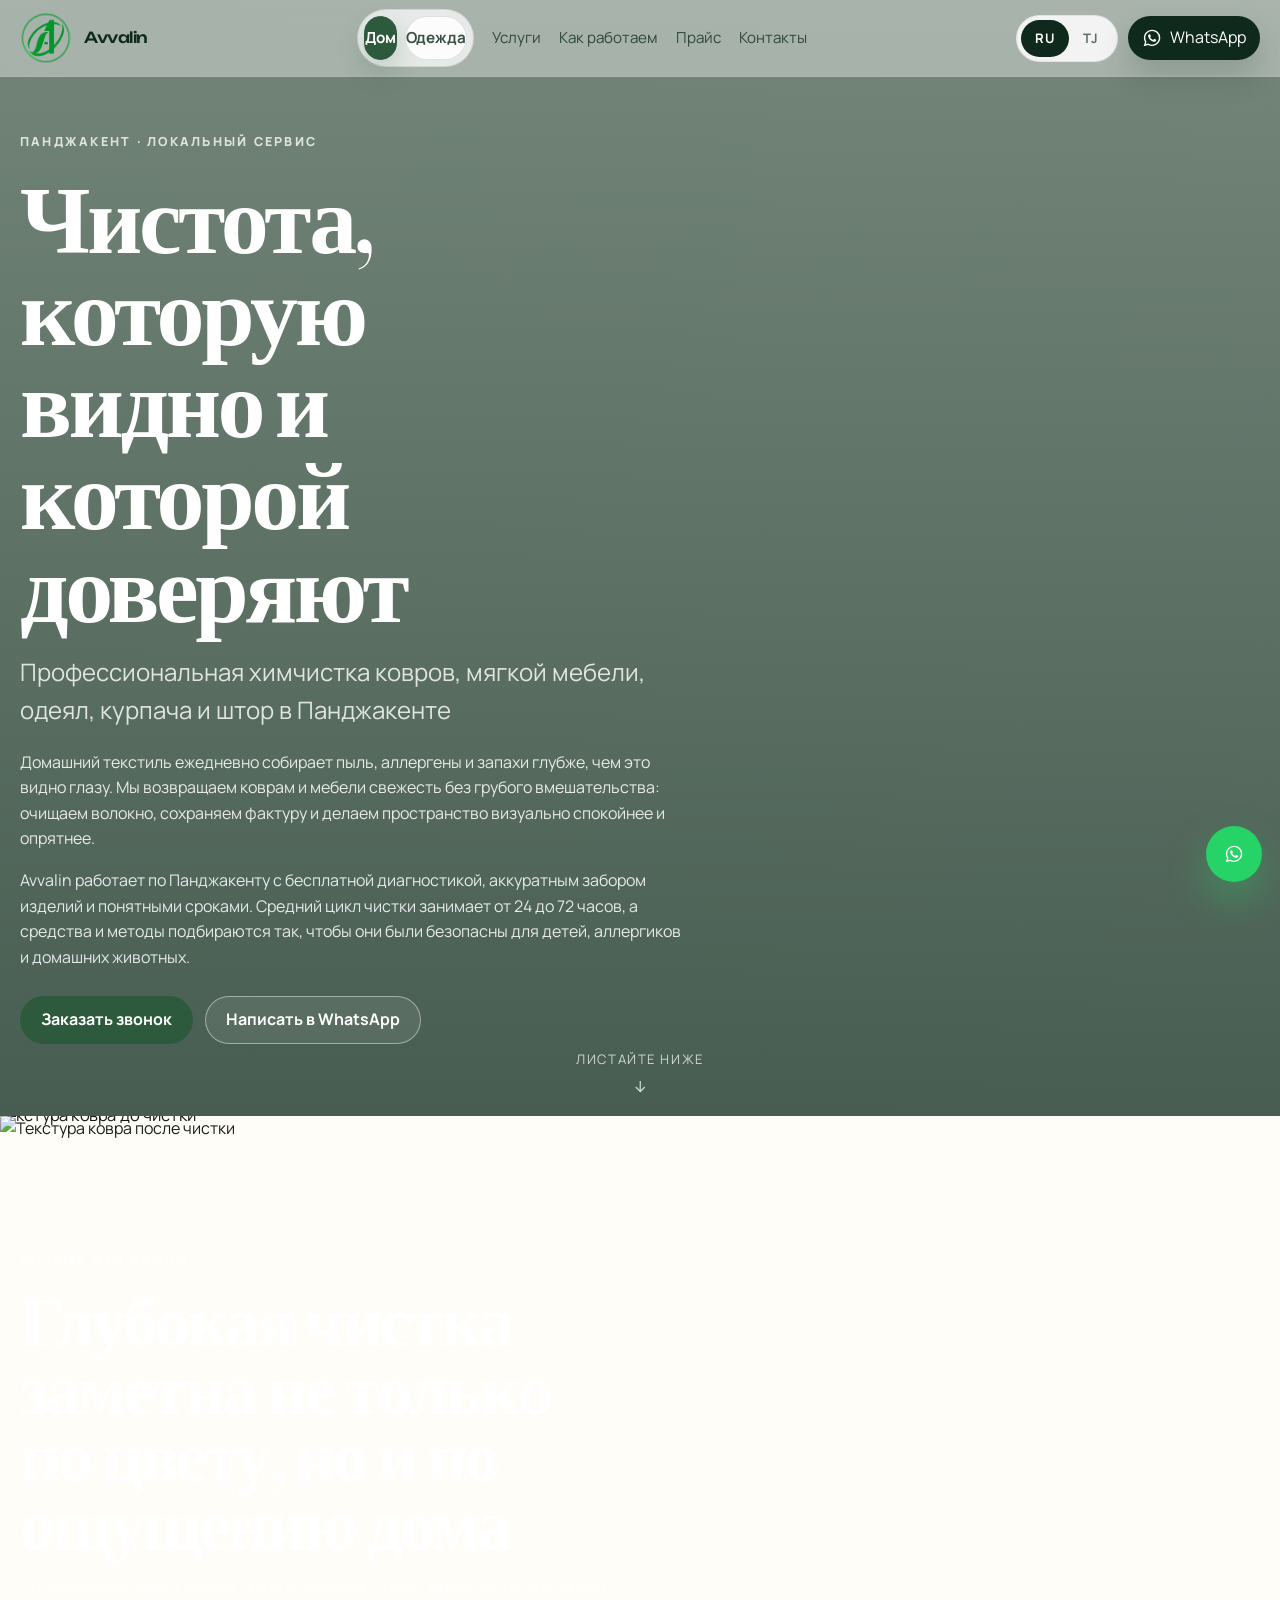
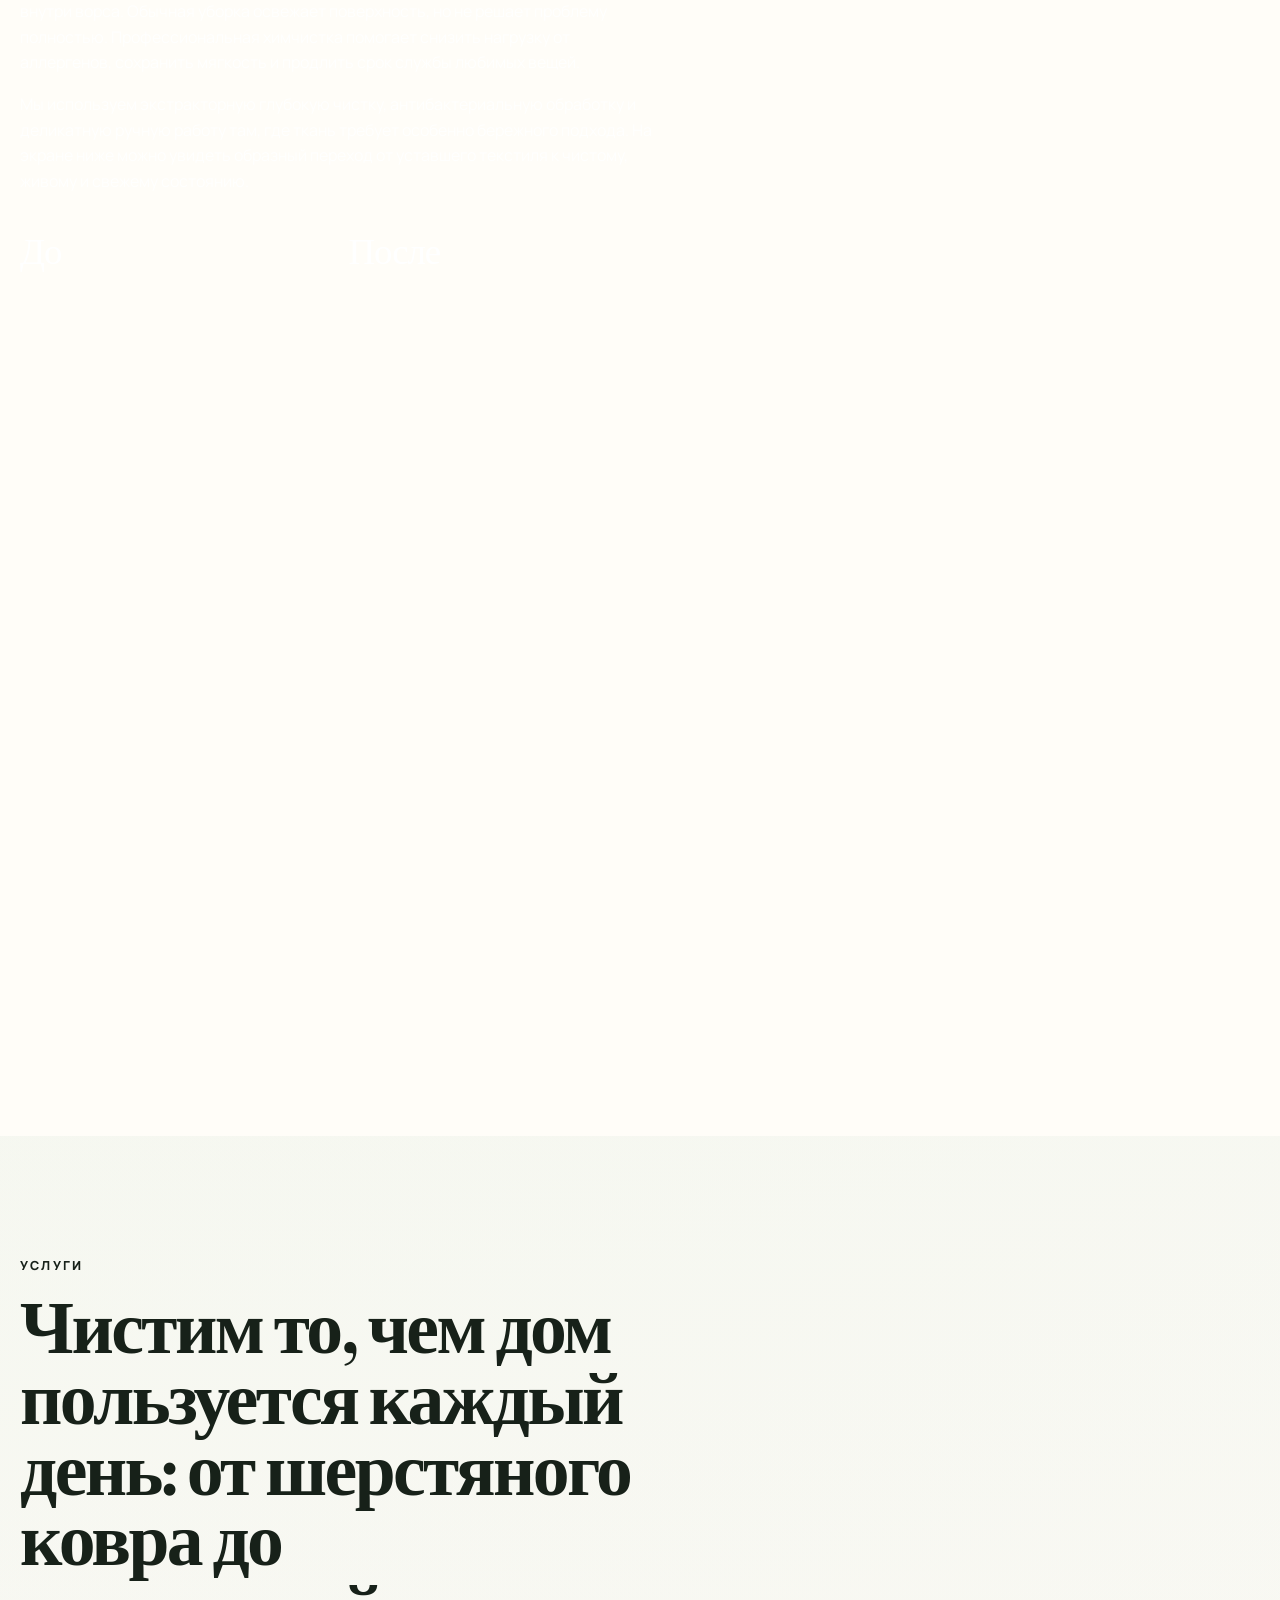
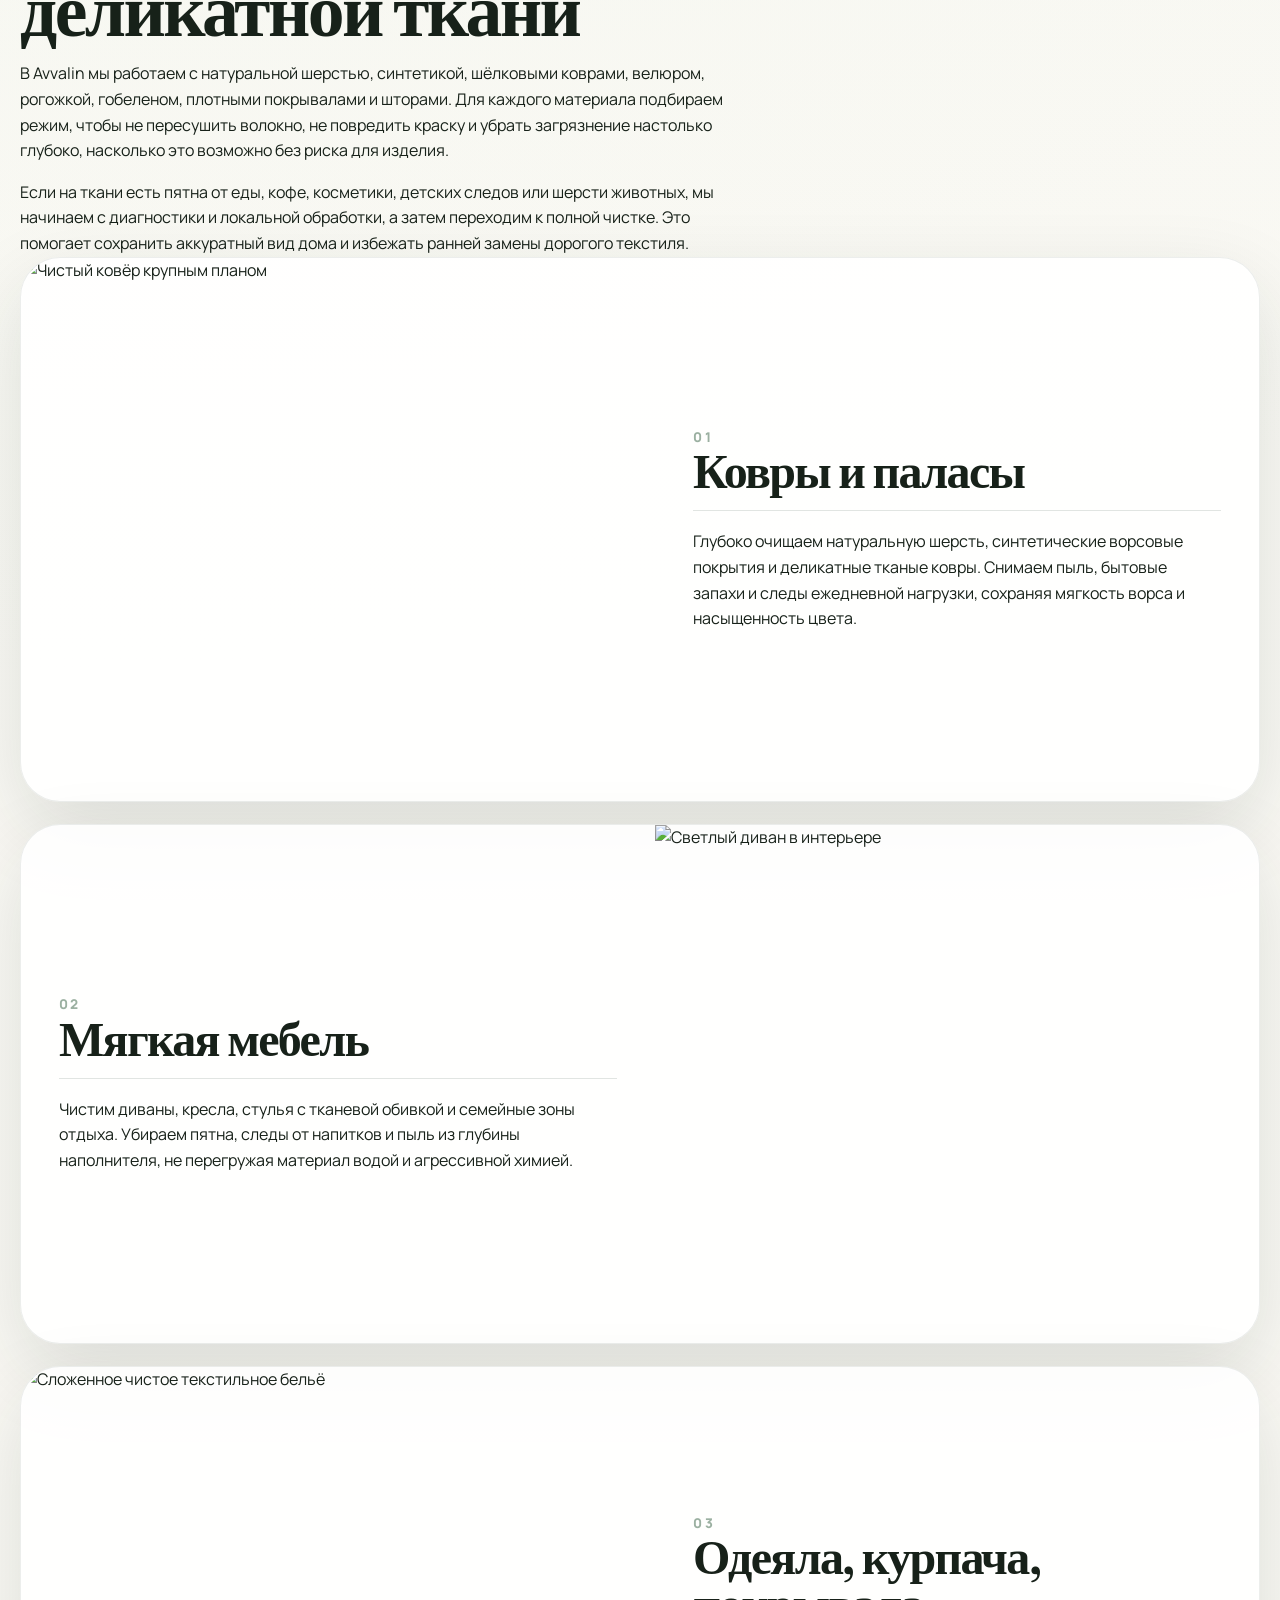
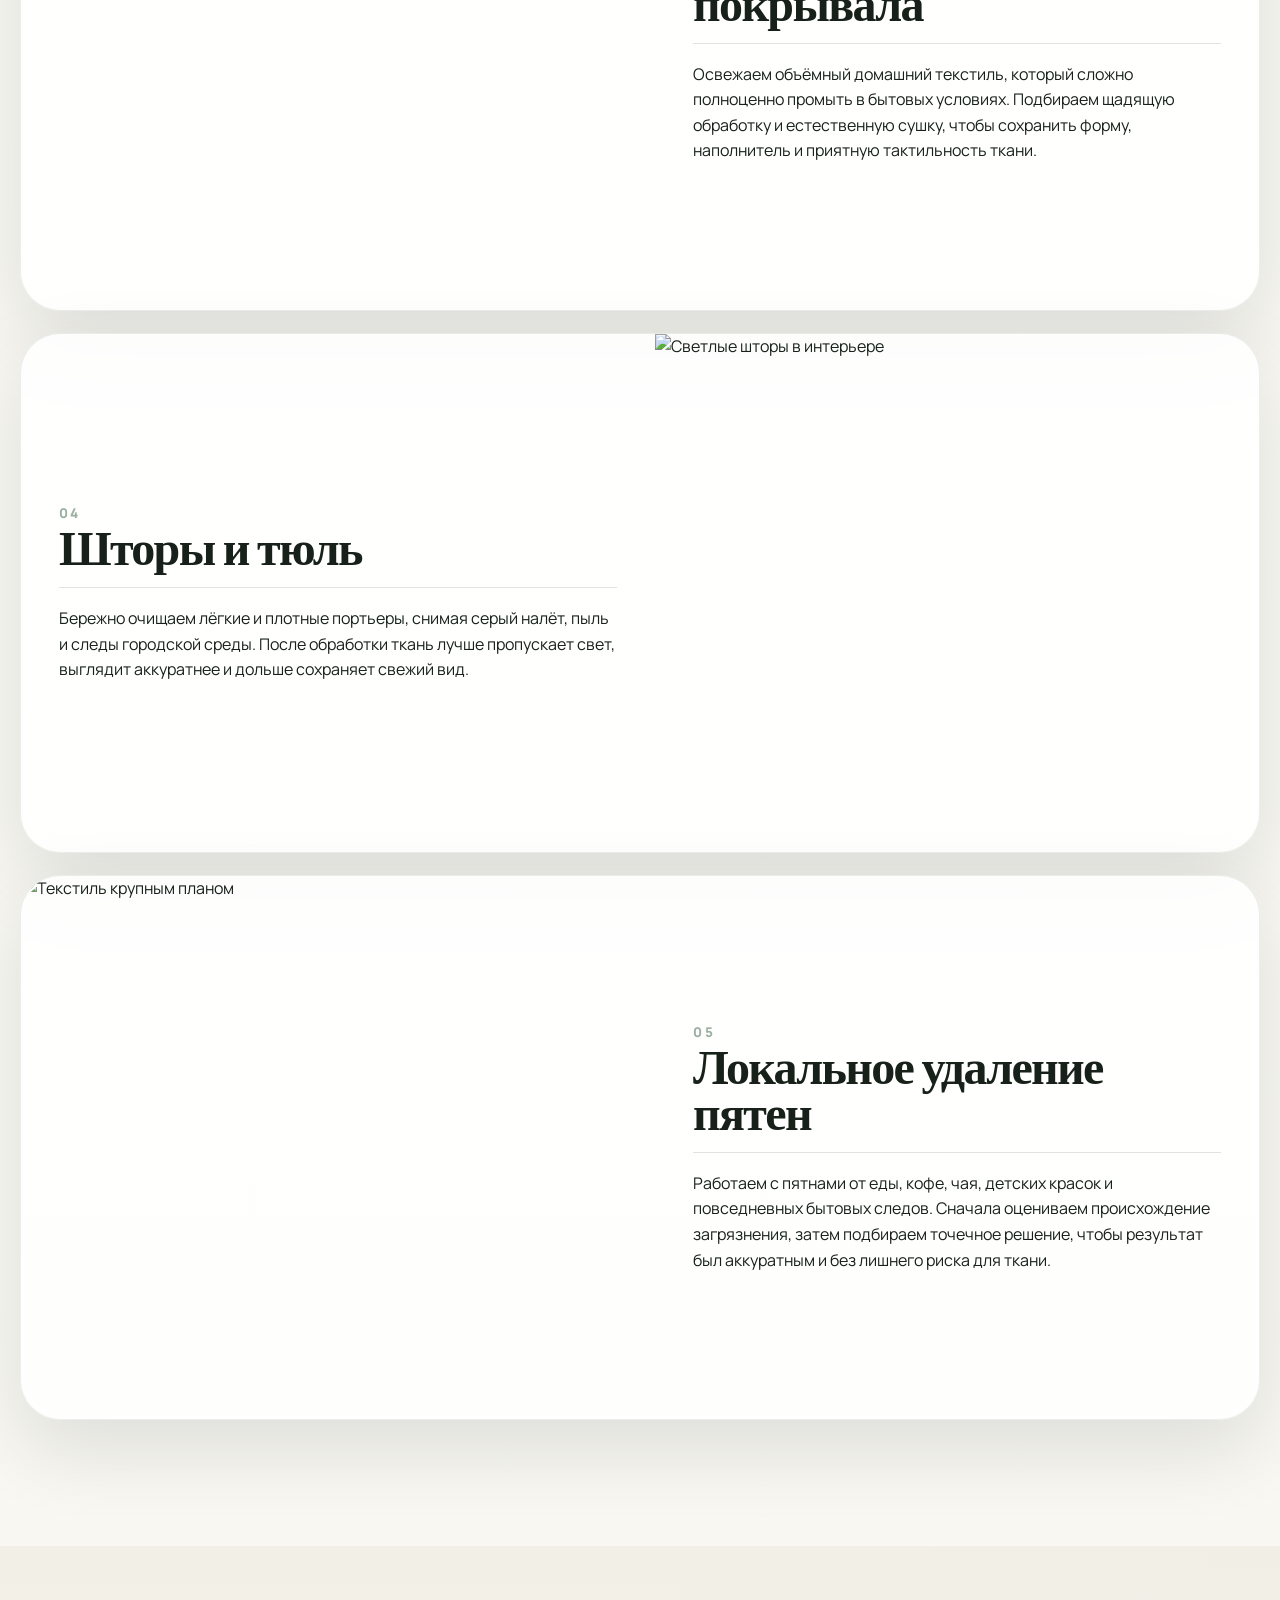
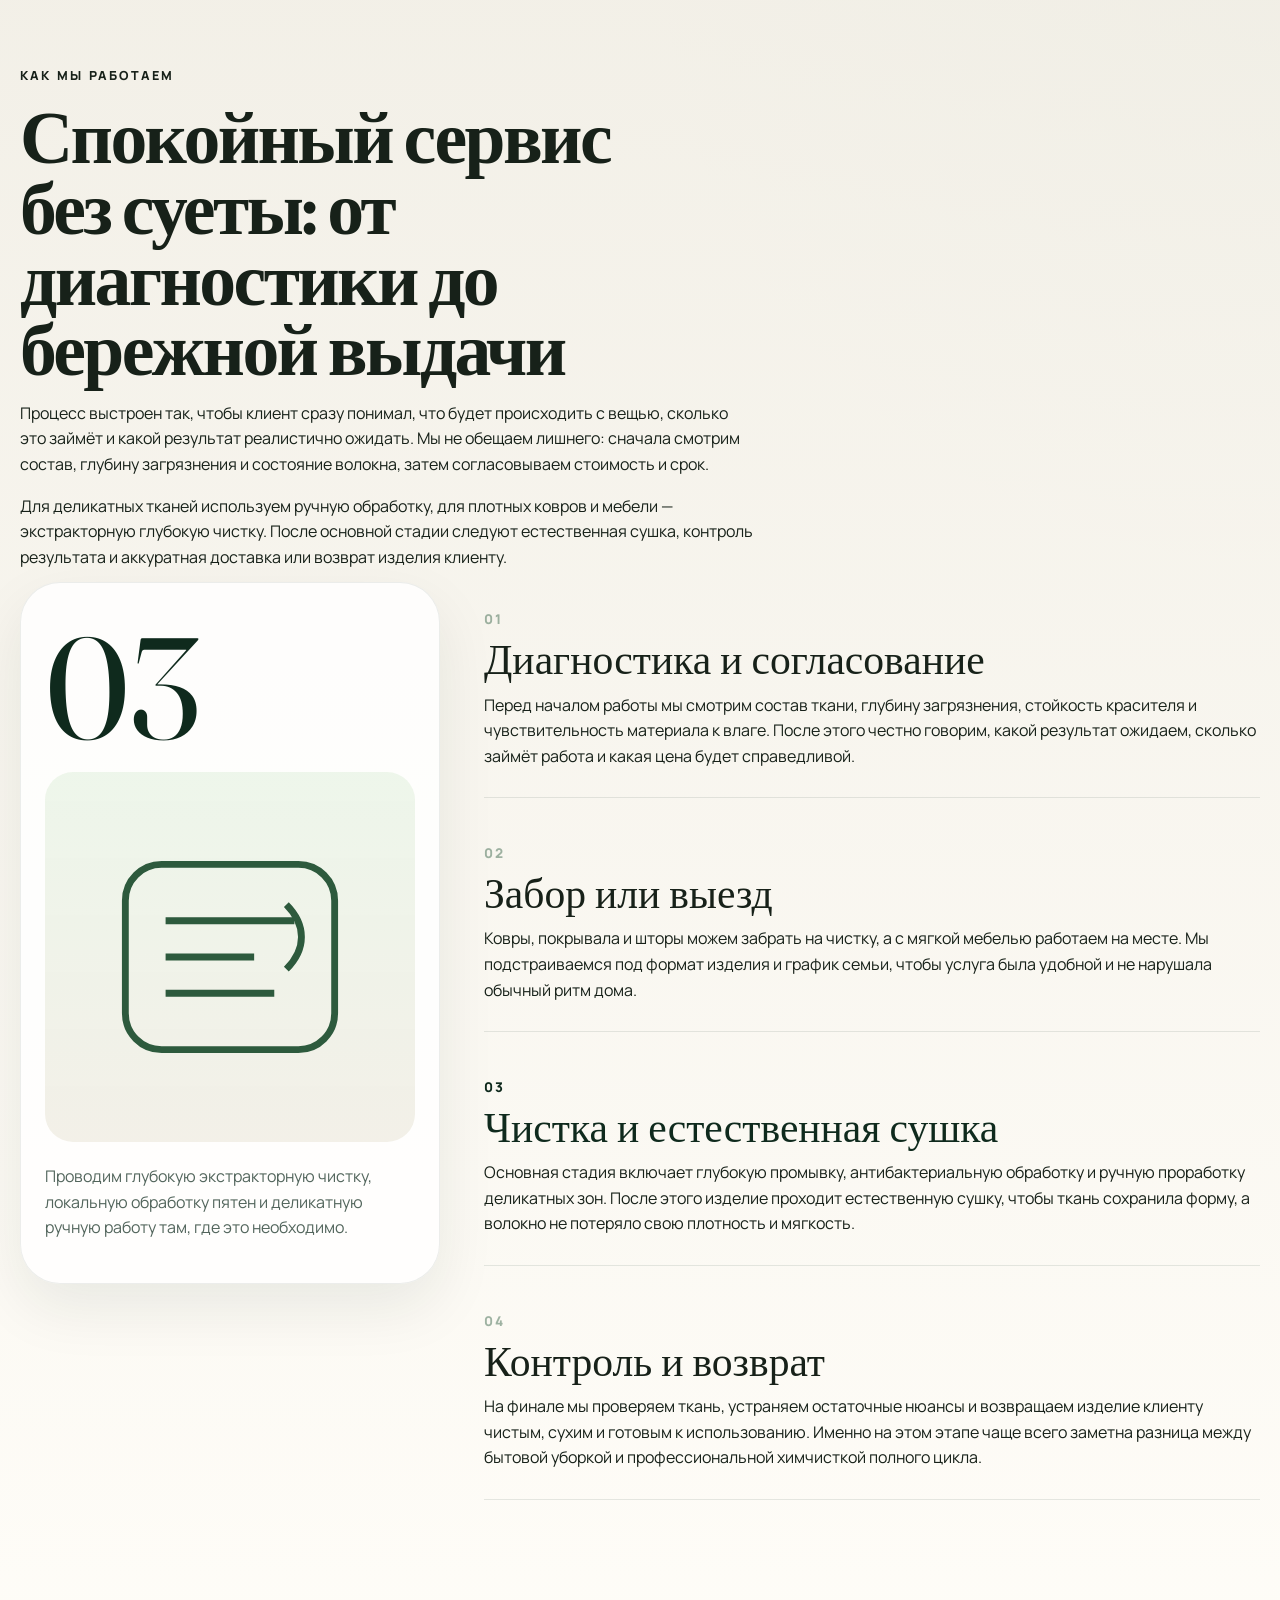
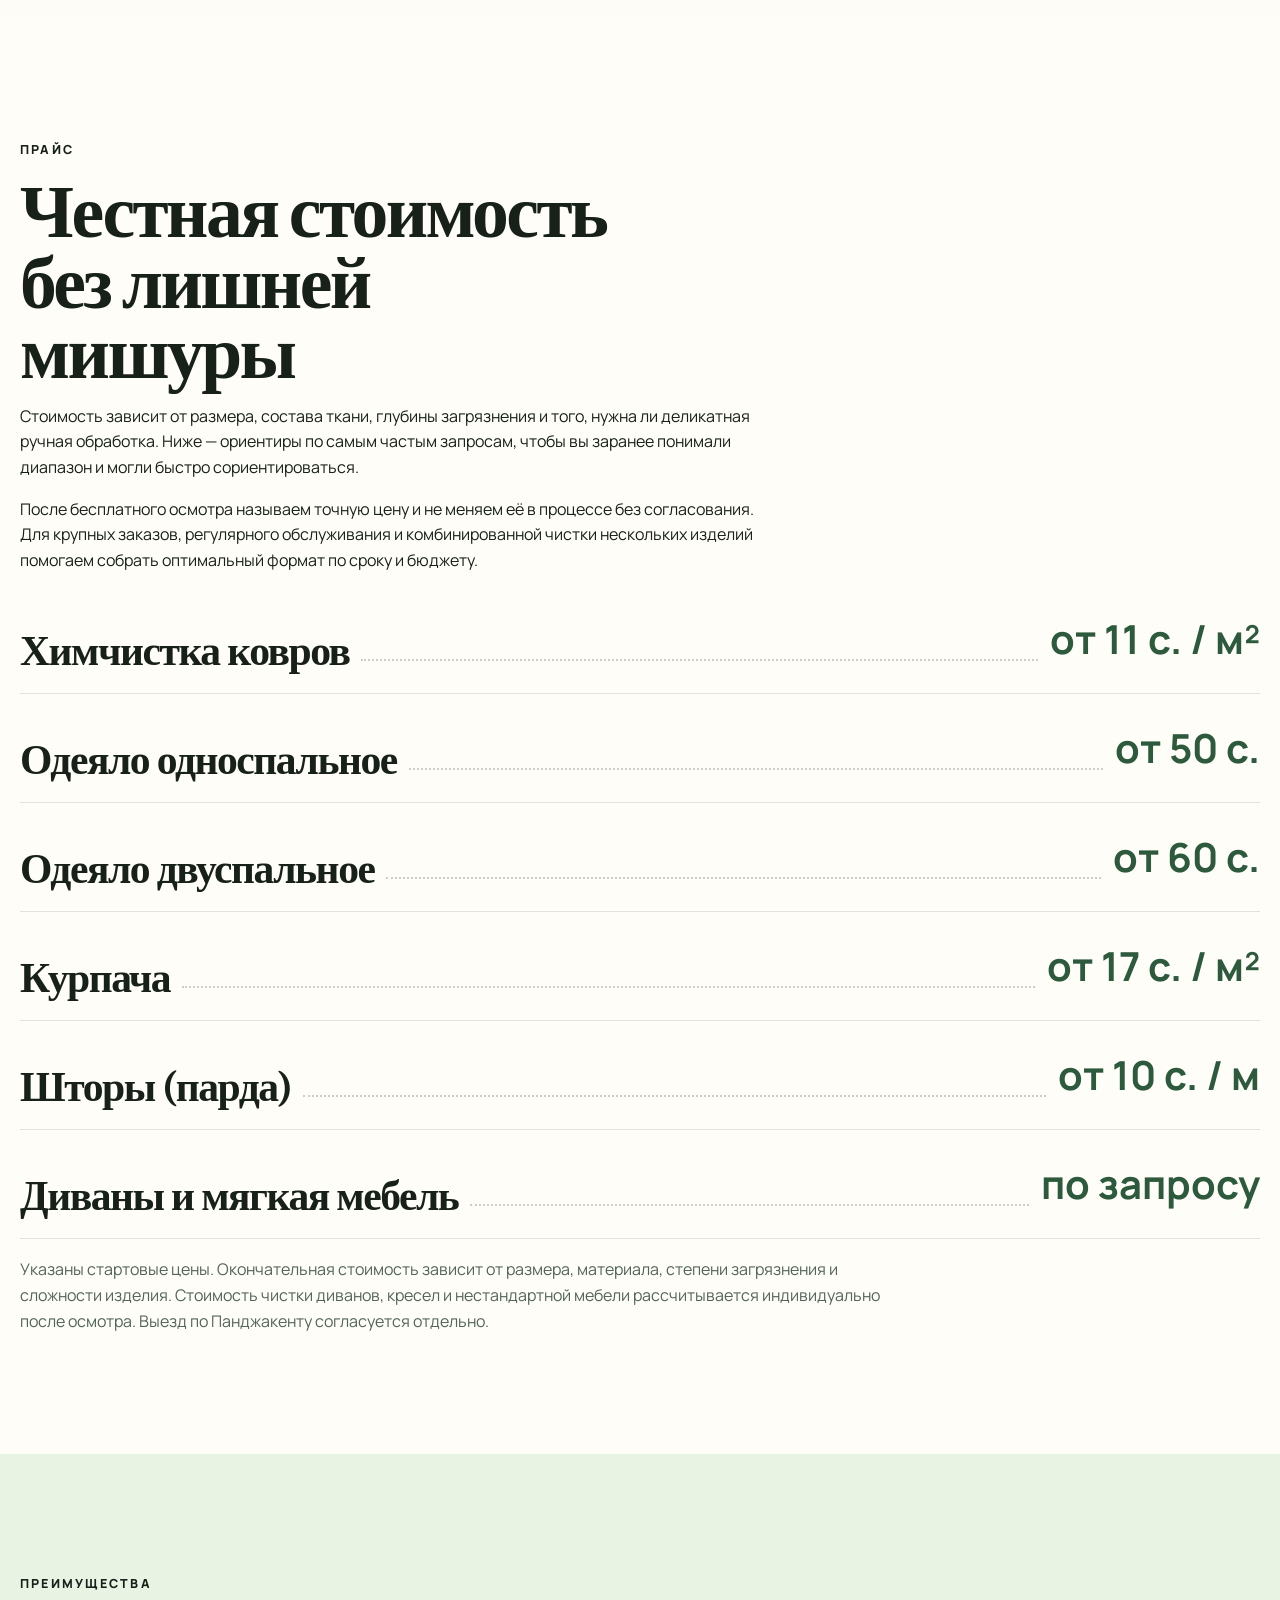
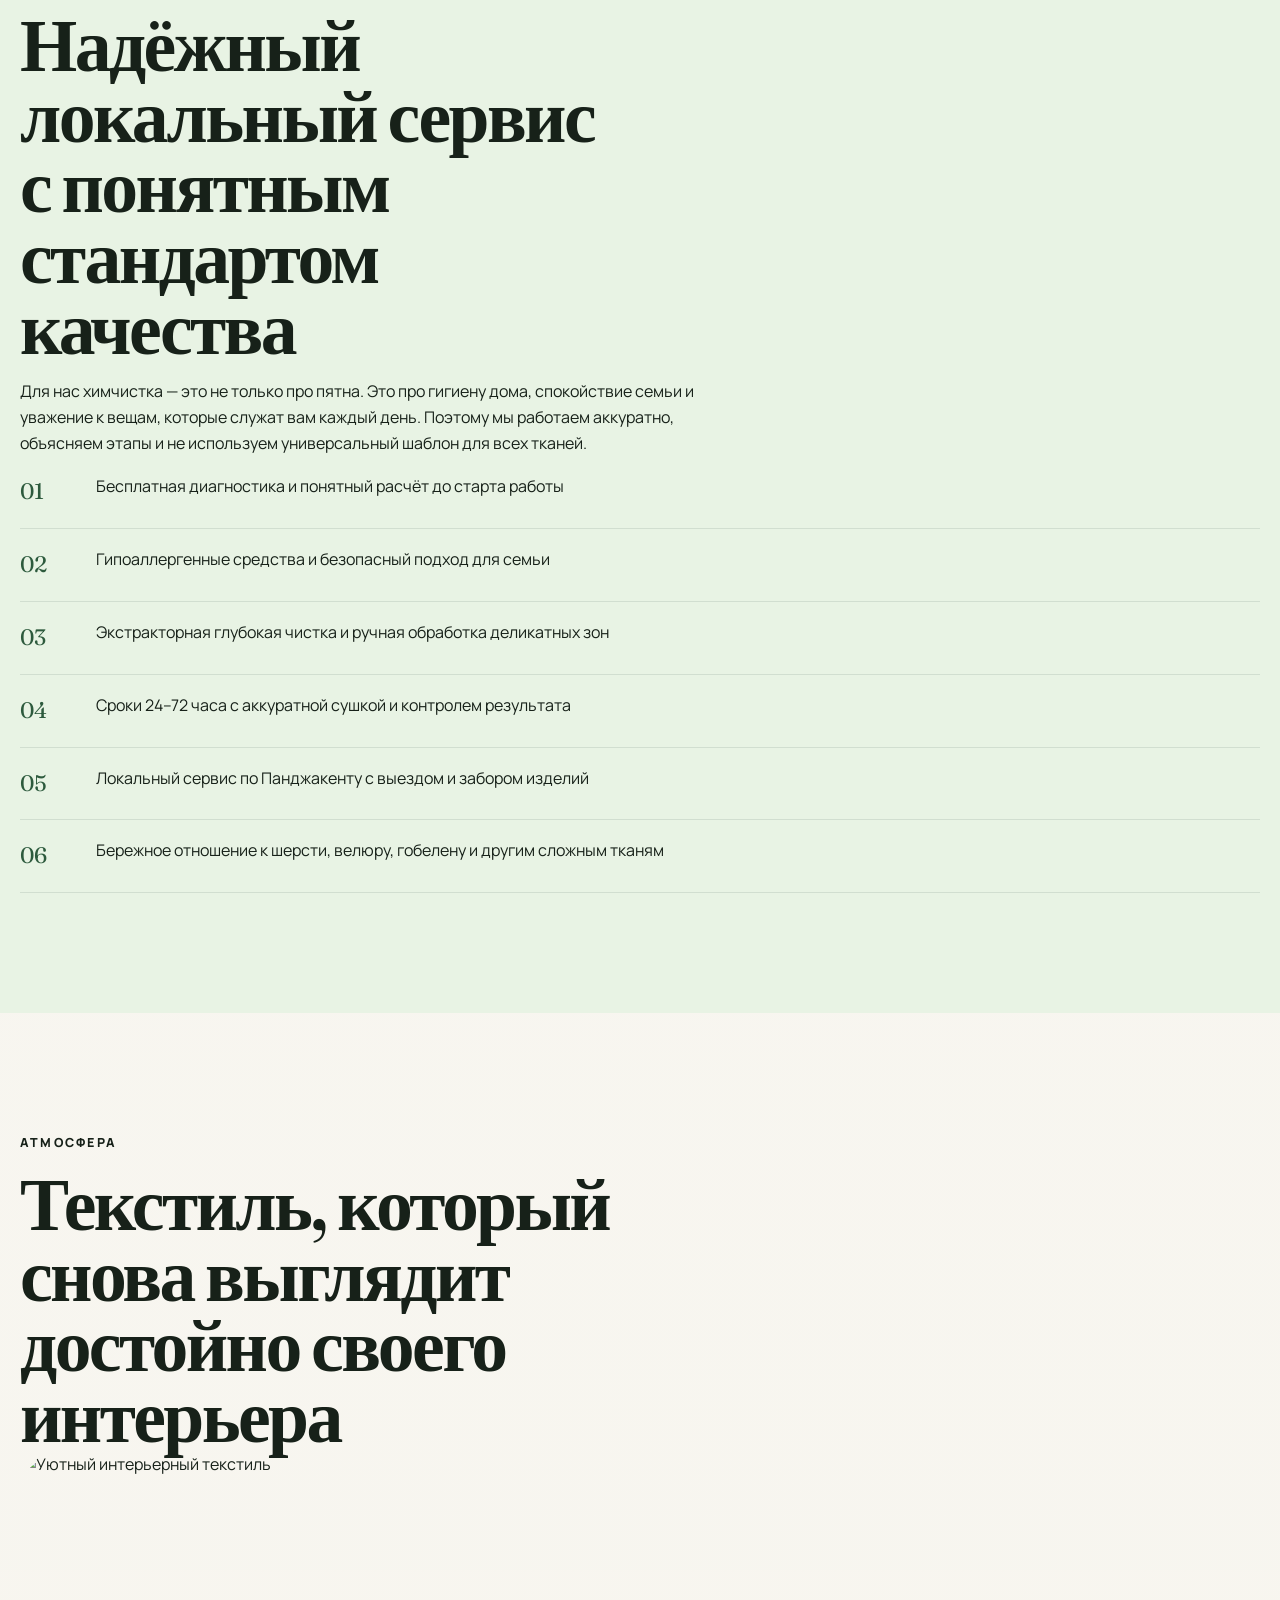
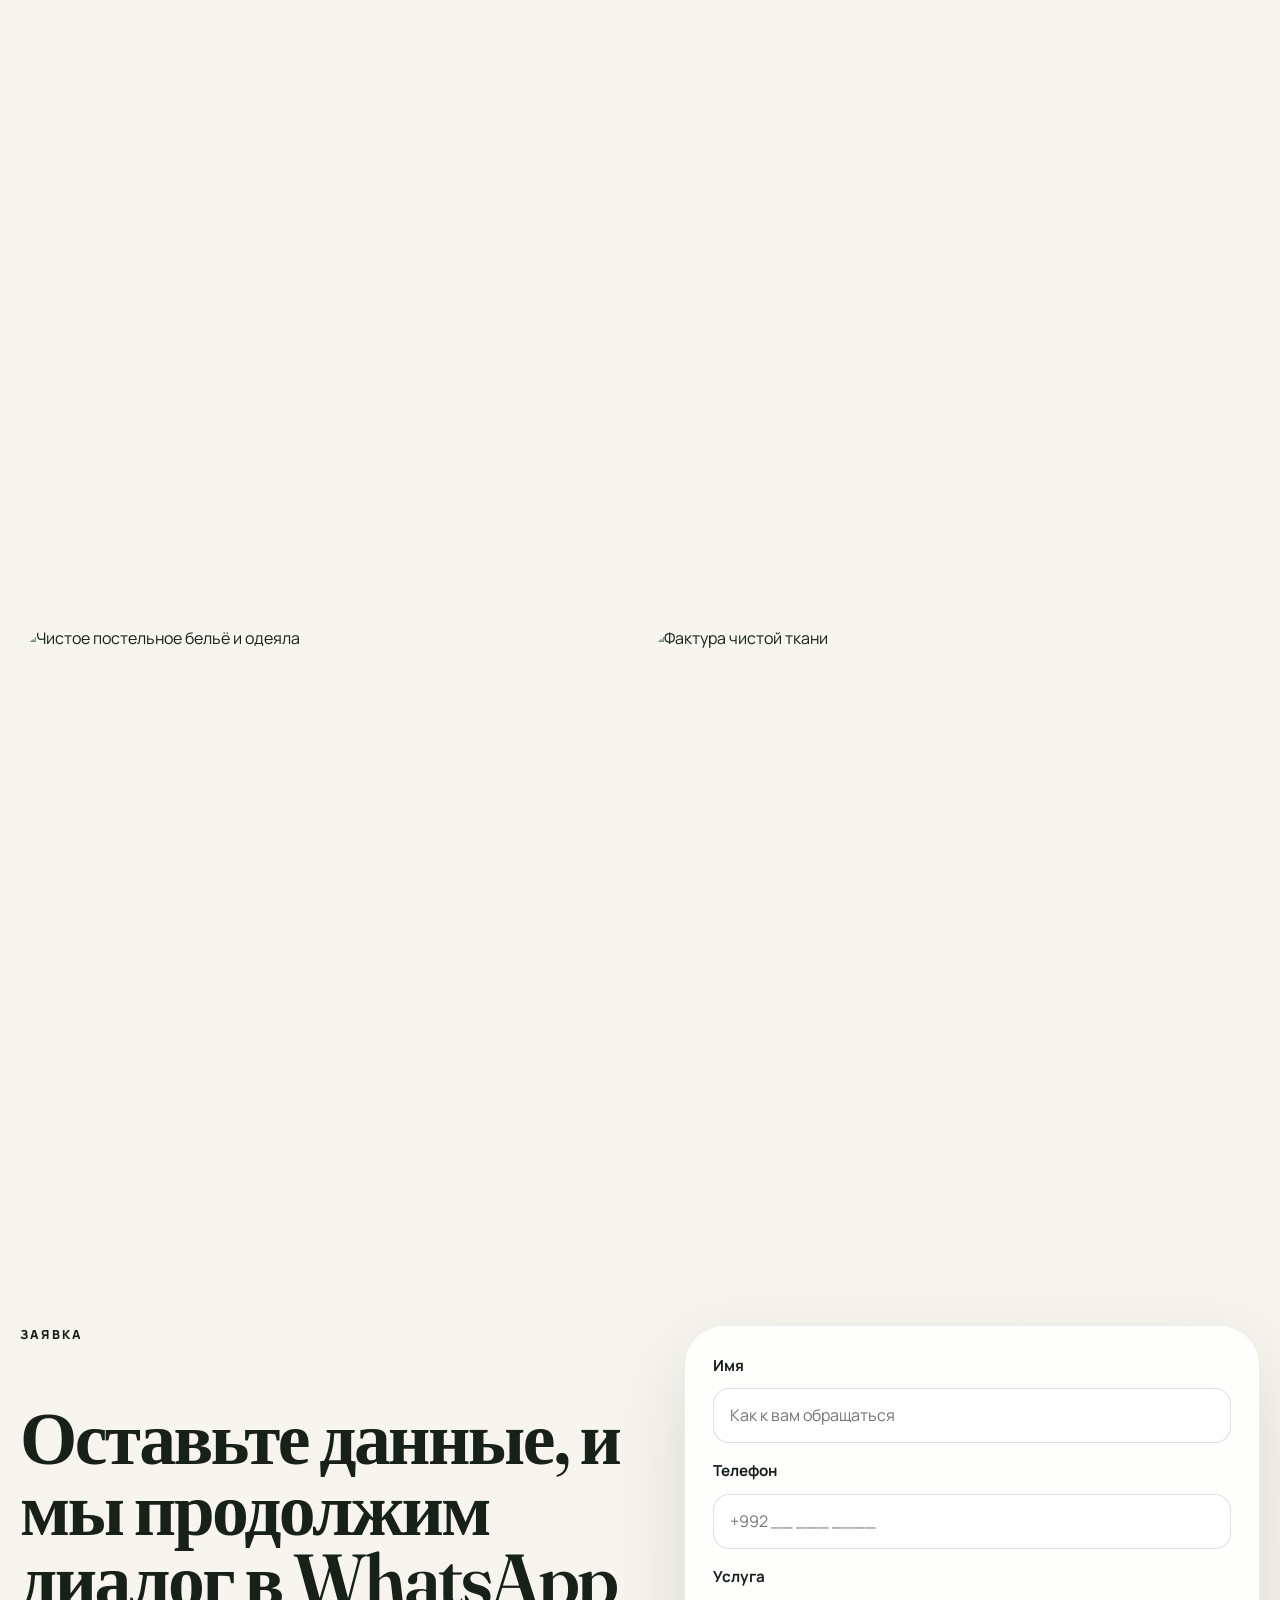
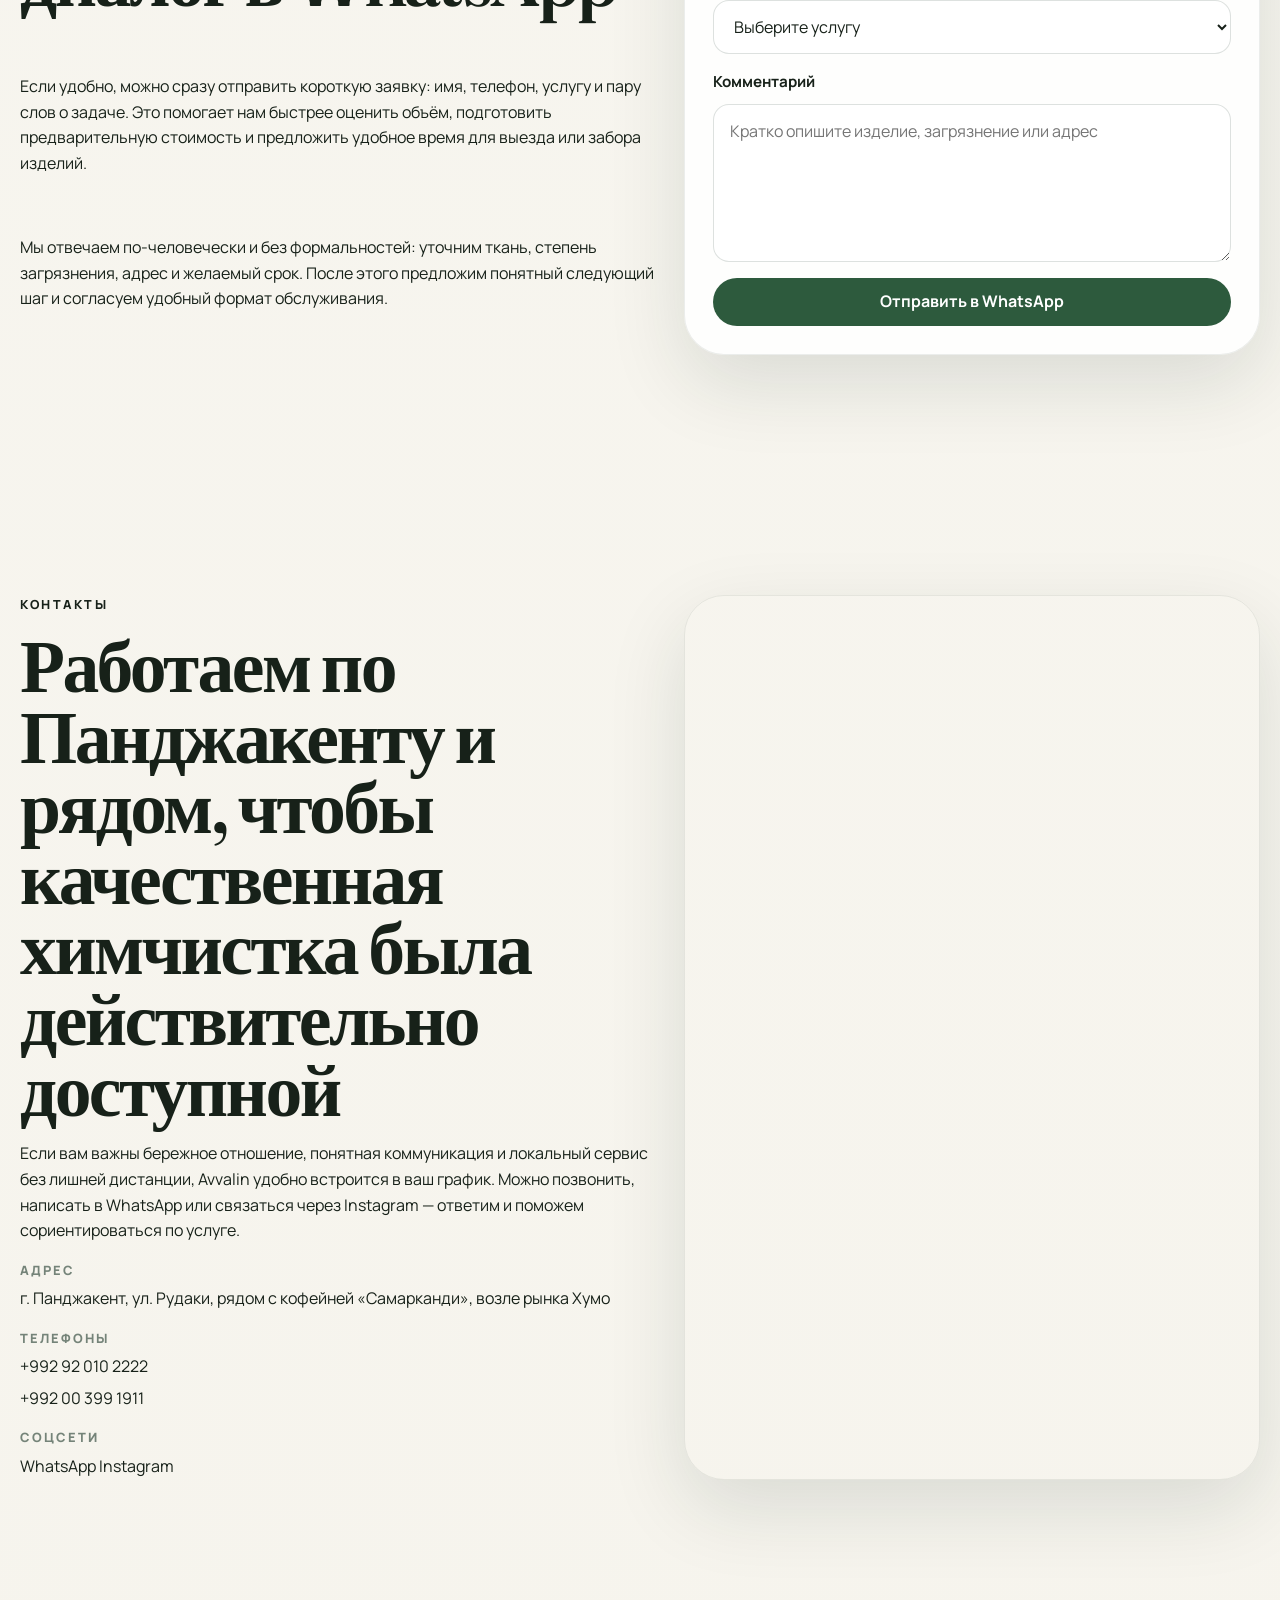
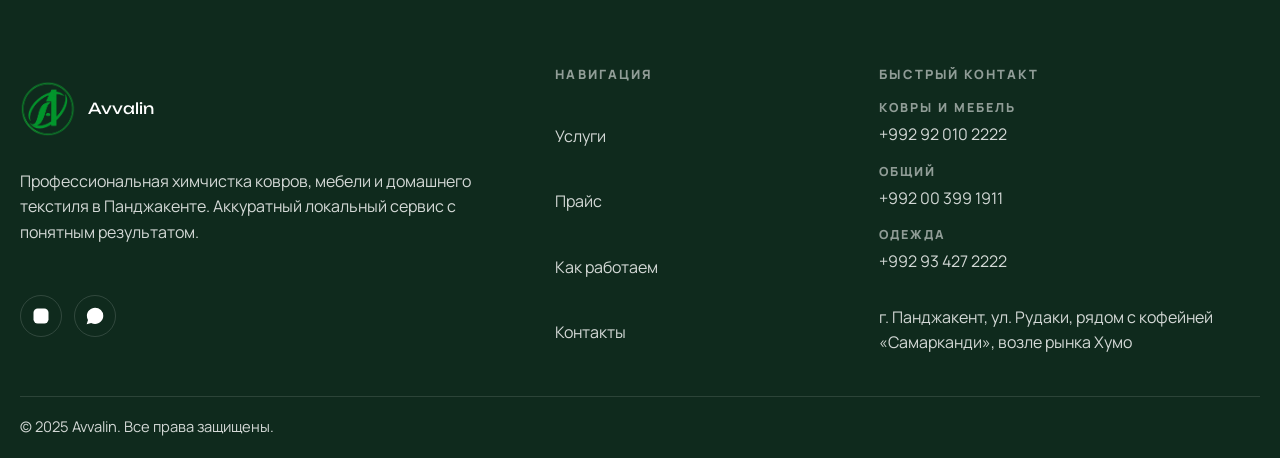
==== commit 43af477d: "feat(clothing): add second page Avvalin Clothing with red theme - New clothing.html page (red theme " ====
--- a/index.html
+++ b/index.html
@@ -17,7 +17,14 @@
     />
     <link rel="stylesheet" href="./styles.css" />
   </head>
-  <body>
+  <body
+    data-theme="green"
+    data-whatsapp-number="992920102222"
+    data-title-ru="Avvalin — химчистка ковров и мебели в Панджакенте"
+    data-title-tj="Avvalin — кимиёшӯйии қолин ва мебел дар Панҷакент"
+    data-description-ru="Avvalin — профессиональная химчистка ковров, мягкой мебели, одеял, курпача и штор в Панджакенте."
+    data-description-tj="Avvalin — кимиёшӯйии касбии қолинҳо, мебели мулоим, кӯрпа, курпача ва пардаҳо дар Панҷакент."
+  >
     <header class="site-header is-top" data-header>
       <div class="container header-inner">
         <a class="brand" href="#hero" aria-label="Avvalin">
@@ -35,6 +42,10 @@
         </a>
 
         <nav class="header-nav" aria-label="Основная навигация">
+          <div class="page-switch" aria-label="Навигация по страницам">
+            <a class="page-switch__link is-current" href="./index.html" data-ru="Дом" data-tj="Хона">Дом</a>
+            <a class="page-switch__link" href="./clothing.html" data-ru="Одежда" data-tj="Либос">Одежда</a>
+          </div>
           <a href="#services" data-ru="Услуги" data-tj="Хизматҳо">Услуги</a>
           <a href="#process" data-ru="Как работаем" data-tj="Чӣ тавр кор мекунем">Как работаем</a>
           <a href="#price" data-ru="Прайс" data-tj="Нархнома">Прайс</a>
@@ -81,10 +92,29 @@
           </button>
         </div>
       </div>
-
-      <div class="mobile-menu" data-mobile-menu>
+    </header>
+
+    <div class="mobile-menu" data-mobile-menu aria-hidden="true">
+      <div class="mobile-menu__backdrop" data-menu-backdrop aria-hidden="true"></div>
+      <div class="mobile-menu__panel" role="dialog" aria-modal="true" aria-label="Меню">
+        <button
+          class="mobile-menu__close"
+          type="button"
+          data-menu-close
+          aria-label="Закрыть меню"
+          data-aria-ru="Закрыть меню"
+          data-aria-tj="Бастани меню"
+        >
+          <svg viewBox="0 0 24 24" aria-hidden="true">
+            <path d="M6 6l12 12M18 6L6 18" />
+          </svg>
+        </button>
         <div class="mobile-menu__inner">
           <nav class="mobile-menu__nav" aria-label="Mobile navigation">
+            <div class="page-switch page-switch--menu" aria-label="Навигация по страницам">
+              <a class="page-switch__link is-current" href="./index.html" data-menu-link data-ru="Дом" data-tj="Хона">Дом</a>
+              <a class="page-switch__link" href="./clothing.html" data-menu-link data-ru="Одежда" data-tj="Либос">Одежда</a>
+            </div>
             <a href="#services" data-menu-link data-ru="Услуги" data-tj="Хизматҳо">Услуги</a>
             <a href="#process" data-menu-link data-ru="Как работаем" data-tj="Чӣ тавр кор мекунем">
               Как работаем
@@ -100,11 +130,22 @@
             >
               Профессиональная химчистка ковров, мебели и текстиля в Панджакенте.
             </p>
-            <a href="tel:+992920102222">+992 92 010 2222</a>
+            <a class="mobile-menu__phone" href="tel:+992920102222">+992 92 010 2222</a>
+            <a class="mobile-menu__phone" href="tel:+992003991911">+992 00 399 1911</a>
+            <a
+              class="mobile-menu__wa"
+              href="https://wa.me/992920102222"
+              target="_blank"
+              rel="noreferrer"
+              data-ru="Написать в WhatsApp"
+              data-tj="Дар WhatsApp навиштан"
+            >
+              Написать в WhatsApp
+            </a>
           </div>
         </div>
       </div>
-    </header>
+    </div>
 
     <main>
       <section class="hero" id="hero">
@@ -958,8 +999,18 @@
 
         <div class="footer-contacts">
           <p class="footer-title" data-ru="Быстрый контакт" data-tj="Тамоси зуд">Быстрый контакт</p>
-          <a href="tel:+992920102222">+992 92 010 2222</a>
-          <a href="tel:+992003991911">+992 00 399 1911</a>
+          <div class="footer-contact-entry">
+            <p class="footer-contact-label" data-ru="Ковры и мебель" data-tj="Қолин ва мебел">Ковры и мебель</p>
+            <a href="tel:+992920102222">+992 92 010 2222</a>
+          </div>
+          <div class="footer-contact-entry">
+            <p class="footer-contact-label" data-ru="Общий" data-tj="Умумӣ">Общий</p>
+            <a href="tel:+992003991911">+992 00 399 1911</a>
+          </div>
+          <div class="footer-contact-entry">
+            <p class="footer-contact-label" data-ru="Одежда" data-tj="Либос">Одежда</p>
+            <a href="tel:+992934272222">+992 93 427 2222</a>
+          </div>
           <p
             data-ru="г. Панджакент, ул. Рудаки, рядом с кофейней «Самарканди», возле рынка Хумо"
             data-tj="ш. Панҷакент, хиёбони Рӯдакӣ, паҳлуи Қаҳвахонаи Самарқандӣ, наздикии Бозори Хумо"
--- a/styles.css
+++ b/styles.css
@@ -1,17 +1,39 @@
 :root {
+  --brand-primary: #2d5a3d;
+  --brand-accent: #3f7b55;
+  --brand-soft: #e8f3e4;
+  --brand-dark: #0f2a1d;
+  --brand-primary-rgb: 45, 90, 61;
+  --brand-accent-rgb: 63, 123, 85;
+  --brand-soft-rgb: 232, 243, 228;
+  --brand-dark-rgb: 15, 42, 29;
   --bg: #f6f4ed;
   --surface: #fffdf8;
   --surface-2: #f1eee5;
-  --soft-green: #e8f3e4;
-  --green: #2d5a3d;
-  --green-deep: #0f2a1d;
-  --green-bright: #3f7b55;
+  --soft-green: var(--brand-soft);
+  --green: var(--brand-primary);
+  --green-deep: var(--brand-dark);
+  --green-bright: var(--brand-accent);
   --text: #172119;
-  --muted: rgba(23, 33, 25, 0.72);
+  --muted: rgba(var(--brand-dark-rgb), 0.72);
   --muted-light: rgba(255, 255, 255, 0.82);
-  --line: rgba(15, 42, 29, 0.12);
+  --line: rgba(var(--brand-dark-rgb), 0.12);
   --line-light: rgba(255, 255, 255, 0.14);
-  --shadow: 0 28px 80px rgba(15, 42, 29, 0.12);
+  --shadow: 0 28px 80px rgba(var(--brand-dark-rgb), 0.12);
+  --page-glow: rgba(var(--brand-soft-rgb), 0.8);
+  --page-bg-start: #fbfaf6;
+  --page-bg-end: #f6f4ed;
+  --hero-image: url("https://images.unsplash.com/photo-1600166898405-da9535204843?w=1800&q=85&auto=format&fit=crop");
+  --hero-overlay-start: rgba(var(--brand-dark-rgb), 0.55);
+  --hero-overlay-end: rgba(var(--brand-dark-rgb), 0.75);
+  --mobile-menu-start: #0f2a1d;
+  --mobile-menu-end: #143524;
+  --mobile-menu-glow: rgba(127, 183, 126, 0.25);
+  --mobile-menu-accent: #7fb77e;
+  --mobile-menu-accent-text: #0f2a1d;
+  --process-gradient-start: rgba(241, 238, 229, 0.86);
+  --process-gradient-end: rgba(255, 253, 248, 0.9);
+  --process-glow: rgba(var(--brand-accent-rgb), 0.08);
   --radius-xl: 40px;
   --radius-lg: 28px;
   --radius-md: 22px;
@@ -21,6 +43,35 @@
   --wipe-progress: 0%;
 }
 
+[data-theme="red"] {
+  --brand-primary: #b7212a;
+  --brand-accent: #8e1b22;
+  --brand-soft: #fbeeea;
+  --brand-dark: #1f0808;
+  --brand-primary-rgb: 183, 33, 42;
+  --brand-accent-rgb: 142, 27, 34;
+  --brand-soft-rgb: 251, 238, 234;
+  --brand-dark-rgb: 31, 8, 8;
+  --text: #1f0808;
+  --muted: rgba(31, 8, 8, 0.72);
+  --line: rgba(31, 8, 8, 0.14);
+  --shadow: 0 28px 80px rgba(31, 8, 8, 0.12);
+  --page-glow: rgba(251, 238, 234, 0.82);
+  --page-bg-start: #fff8f6;
+  --page-bg-end: #fbf1ee;
+  --hero-image: url("https://images.unsplash.com/photo-1490481651871-ab68de25d43d?w=1800&q=85&auto=format&fit=crop");
+  --hero-overlay-start: rgba(31, 8, 8, 0.55);
+  --hero-overlay-end: rgba(31, 8, 8, 0.78);
+  --mobile-menu-start: #1f0808;
+  --mobile-menu-end: #3a1014;
+  --mobile-menu-glow: rgba(183, 33, 42, 0.22);
+  --mobile-menu-accent: #fbeeea;
+  --mobile-menu-accent-text: #8e1b22;
+  --process-gradient-start: rgba(251, 238, 234, 0.82);
+  --process-gradient-end: rgba(255, 248, 246, 0.96);
+  --process-glow: rgba(183, 33, 42, 0.1);
+}
+
 *,
 *::before,
 *::after {
@@ -38,8 +89,8 @@
   font-family: "Manrope", sans-serif;
   color: var(--text);
   background:
-    radial-gradient(circle at top left, rgba(232, 243, 228, 0.8), transparent 26%),
-    linear-gradient(180deg, #fbfaf6 0%, #f6f4ed 100%);
+    radial-gradient(circle at top left, var(--page-glow), transparent 26%),
+    linear-gradient(180deg, var(--page-bg-start) 0%, var(--page-bg-end) 100%);
   line-height: 1.6;
 }
 
@@ -74,7 +125,7 @@
 }
 
 :focus-visible {
-  outline: 3px solid rgba(63, 123, 85, 0.35);
+  outline: 3px solid rgba(var(--brand-accent-rgb), 0.35);
   outline-offset: 3px;
 }
 
@@ -94,7 +145,7 @@
     border-color 0.35s ease,
     backdrop-filter 0.35s ease;
   background: rgba(255, 255, 255, 0.7);
-  border-bottom: 1px solid rgba(15, 42, 29, 0.08);
+  border-bottom: 1px solid rgba(var(--brand-dark-rgb), 0.08);
   backdrop-filter: blur(20px);
 }
 
@@ -138,9 +189,9 @@
 .header-nav {
   display: none;
   align-items: center;
-  gap: 24px;
+  gap: 18px;
   font-size: 0.95rem;
-  color: rgba(15, 42, 29, 0.78);
+  color: rgba(var(--brand-dark-rgb), 0.78);
 }
 
 .header-nav a {
@@ -155,15 +206,62 @@
   right: 0;
   bottom: 0;
   height: 1px;
-  background: var(--green-deep);
+  background: var(--brand-primary);
   transform: scaleX(0);
   transform-origin: center;
   transition: transform 0.25s ease;
 }
 
+.header-nav a.is-current::after,
 .header-nav a:hover::after,
 .header-nav a:focus-visible::after {
   transform: scaleX(1);
+}
+
+.page-switch {
+  display: inline-grid;
+  grid-auto-flow: column;
+  gap: 8px;
+  padding: 6px;
+  border-radius: 999px;
+  background: rgba(255, 255, 255, 0.72);
+  border: 1px solid rgba(var(--brand-dark-rgb), 0.1);
+}
+
+.page-switch__link {
+  display: inline-flex;
+  align-items: center;
+  justify-content: center;
+  min-height: 44px;
+  padding: 0 18px;
+  border-radius: 999px;
+  border: 1px solid rgba(var(--brand-dark-rgb), 0.12);
+  background: rgba(255, 255, 255, 0.84);
+  color: rgba(var(--brand-dark-rgb), 0.82);
+  font-weight: 700;
+  letter-spacing: -0.01em;
+  transition:
+    transform 0.25s ease,
+    border-color 0.25s ease,
+    background-color 0.25s ease,
+    color 0.25s ease;
+}
+
+.page-switch__link:hover,
+.page-switch__link:focus-visible {
+  transform: translateY(-1px);
+  border-color: rgba(var(--brand-primary-rgb), 0.28);
+}
+
+.page-switch__link::after {
+  display: none;
+}
+
+.page-switch__link.is-current {
+  background: var(--brand-primary);
+  border-color: var(--brand-primary);
+  color: #fff;
+  box-shadow: 0 12px 26px rgba(var(--brand-primary-rgb), 0.22);
 }
 
 .header-actions {
@@ -178,7 +276,7 @@
   padding: 4px;
   border-radius: 999px;
   background: rgba(255, 255, 255, 0.85);
-  border: 1px solid rgba(15, 42, 29, 0.08);
+  border: 1px solid rgba(var(--brand-dark-rgb), 0.08);
 }
 
 .language-switch__button {
@@ -188,7 +286,7 @@
   padding: 8px 14px;
   border-radius: 999px;
   background: transparent;
-  color: rgba(15, 42, 29, 0.66);
+  color: rgba(var(--brand-dark-rgb), 0.66);
   font-size: 0.82rem;
   font-weight: 700;
   letter-spacing: 0.08em;
@@ -262,47 +360,146 @@
 .mobile-menu {
   position: fixed;
   inset: 0;
-  padding-top: 76px;
-  background:
-    linear-gradient(180deg, rgba(15, 42, 29, 0.95), rgba(15, 42, 29, 0.98)),
-    radial-gradient(circle at top right, rgba(63, 123, 85, 0.25), transparent 32%);
-  color: #fff;
-  opacity: 0;
+  z-index: 100;
   visibility: hidden;
   pointer-events: none;
-  transform: translateY(-24px);
-  transition:
-    opacity 0.3s ease,
-    transform 0.3s ease,
-    visibility 0.3s ease;
+  transition: visibility 0.3s ease;
 }
 
 .mobile-menu.is-open {
-  opacity: 1;
   visibility: visible;
   pointer-events: auto;
+}
+
+.mobile-menu__backdrop {
+  position: absolute;
+  inset: 0;
+  background: rgba(var(--brand-dark-rgb), 0.55);
+  backdrop-filter: blur(6px);
+  -webkit-backdrop-filter: blur(6px);
+  opacity: 0;
+  transition: opacity 0.3s ease;
+}
+
+.mobile-menu.is-open .mobile-menu__backdrop {
+  opacity: 1;
+}
+
+.mobile-menu__panel {
+  position: absolute;
+  inset: 0 0 auto 0;
+  max-height: 100dvh;
+  overflow-y: auto;
+  background:
+    linear-gradient(180deg, var(--mobile-menu-start) 0%, var(--mobile-menu-end) 100%),
+    radial-gradient(circle at top right, var(--mobile-menu-glow), transparent 40%);
+  color: #fff;
+  padding: 24px 0 40px;
+  transform: translateY(-100%);
+  transition: transform 0.35s cubic-bezier(0.4, 0, 0.2, 1);
+  box-shadow: 0 24px 60px rgba(0, 0, 0, 0.25);
+}
+
+.mobile-menu.is-open .mobile-menu__panel {
   transform: translateY(0);
+}
+
+.mobile-menu__close {
+  position: absolute;
+  top: 18px;
+  right: 18px;
+  width: 44px;
+  height: 44px;
+  border-radius: 999px;
+  display: inline-flex;
+  align-items: center;
+  justify-content: center;
+  background: rgba(255, 255, 255, 0.08);
+  border: 1px solid rgba(255, 255, 255, 0.18);
+  color: #fff;
+  cursor: pointer;
+  padding: 0;
+}
+
+.mobile-menu__close svg {
+  width: 20px;
+  height: 20px;
+  stroke: currentColor;
+  stroke-width: 2;
+  stroke-linecap: round;
+  fill: none;
 }
 
 .mobile-menu__inner {
   width: var(--container);
-  height: 100%;
   margin: 0 auto;
-  padding: 32px 0 48px;
+  padding: 56px 0 16px;
   display: flex;
   flex-direction: column;
-  justify-content: space-between;
+  gap: 36px;
+}
+
+.mobile-menu__phone {
+  display: inline-block;
+  font-family: "Manrope", sans-serif;
+  font-weight: 600;
+  font-size: 1.05rem;
+  margin-top: 4px;
+}
+
+.mobile-menu__wa {
+  display: inline-flex;
+  align-items: center;
+  justify-content: center;
+  margin-top: 12px;
+  padding: 14px 22px;
+  background: var(--mobile-menu-accent);
+  color: var(--mobile-menu-accent-text);
+  border-radius: 999px;
+  font-weight: 700;
+  font-size: 0.95rem;
+  letter-spacing: 0.01em;
+}
+
+body.menu-open {
+  overflow: hidden;
 }
 
 .mobile-menu__nav {
   display: grid;
-  gap: 18px;
-}
-
-.mobile-menu__nav a {
+  gap: 16px;
+}
+
+.mobile-menu__nav > a {
   font-family: "Fraunces", serif;
   font-size: clamp(2rem, 7vw, 3.4rem);
   line-height: 1;
+}
+
+.page-switch--menu {
+  display: grid;
+  grid-template-columns: repeat(2, minmax(0, 1fr));
+  gap: 12px;
+  margin-bottom: 8px;
+}
+
+.page-switch--menu .page-switch__link {
+  min-height: 92px;
+  padding: 18px 16px;
+  align-items: flex-end;
+  justify-content: flex-start;
+  border-radius: 24px;
+  background: rgba(255, 255, 255, 0.06);
+  border-color: rgba(255, 255, 255, 0.16);
+  color: #fff;
+  font-family: "Fraunces", serif;
+  font-size: clamp(1.45rem, 5vw, 1.8rem);
+  line-height: 1;
+}
+
+.page-switch--menu .page-switch__link.is-current {
+  background: var(--brand-primary);
+  border-color: var(--brand-primary);
 }
 
 .mobile-menu__meta {
@@ -329,14 +526,14 @@
 }
 
 .hero-media {
-  background-image: url("https://images.unsplash.com/photo-1600166898405-da9535204843?w=1800&q=85&auto=format&fit=crop");
+  background-image: var(--hero-image);
   background-size: cover;
   background-position: center center;
   transform: scale(1.03);
 }
 
 .hero-overlay {
-  background: linear-gradient(180deg, rgba(15, 42, 29, 0.55), rgba(15, 42, 29, 0.75));
+  background: linear-gradient(180deg, var(--hero-overlay-start), var(--hero-overlay-end));
 }
 
 .hero-content {
@@ -445,13 +642,13 @@
 }
 
 .button--solid {
-  background: #3f7b55;
+  background: var(--brand-primary);
   color: #fff;
 }
 
 .button--solid:hover,
 .button--solid:focus-visible {
-  background: #356949;
+  background: var(--brand-accent);
 }
 
 .button--outline {
@@ -607,7 +804,7 @@
 
 .service-index {
   margin: 0 0 10px;
-  color: rgba(45, 90, 61, 0.48);
+  color: rgba(var(--brand-primary-rgb), 0.48);
   font-size: 0.84rem;
   font-weight: 800;
   letter-spacing: 0.18em;
@@ -626,8 +823,8 @@
 
 .process-section {
   background:
-    linear-gradient(180deg, rgba(241, 238, 229, 0.86), rgba(255, 253, 248, 0.9)),
-    radial-gradient(circle at top right, rgba(63, 123, 85, 0.08), transparent 30%);
+    linear-gradient(180deg, var(--process-gradient-start), var(--process-gradient-end)),
+    radial-gradient(circle at top right, var(--process-glow), transparent 30%);
 }
 
 .process-layout {
@@ -640,8 +837,8 @@
   border-radius: var(--radius-xl);
   padding: 28px 24px;
   background: rgba(255, 255, 255, 0.82);
-  border: 1px solid rgba(15, 42, 29, 0.08);
-  box-shadow: 0 24px 60px rgba(15, 42, 29, 0.08);
+  border: 1px solid rgba(var(--brand-dark-rgb), 0.08);
+  box-shadow: 0 24px 60px rgba(var(--brand-dark-rgb), 0.08);
 }
 
 .process-panel__number {
@@ -657,7 +854,7 @@
   margin: 22px 0;
   aspect-ratio: 1 / 1;
   border-radius: 28px;
-  background: linear-gradient(180deg, rgba(232, 243, 228, 0.76), rgba(241, 238, 229, 0.9));
+  background: linear-gradient(180deg, rgba(var(--brand-soft-rgb), 0.76), rgba(241, 238, 229, 0.9));
   overflow: hidden;
 }
 
@@ -695,7 +892,7 @@
 
 .process-step {
   padding: 24px 0 28px;
-  border-bottom: 1px solid rgba(15, 42, 29, 0.1);
+  border-bottom: 1px solid rgba(var(--brand-dark-rgb), 0.1);
 }
 
 .process-step.is-active h3,
@@ -709,7 +906,7 @@
   font-size: 0.84rem;
   font-weight: 800;
   letter-spacing: 0.18em;
-  color: rgba(45, 90, 61, 0.45);
+  color: rgba(var(--brand-primary-rgb), 0.45);
 }
 
 .process-step h3 {
@@ -736,7 +933,7 @@
   align-items: end;
   gap: 12px;
   padding: 22px 0;
-  border-bottom: 1px solid rgba(15, 42, 29, 0.12);
+  border-bottom: 1px solid rgba(var(--brand-dark-rgb), 0.12);
 }
 
 .price-row__name {
@@ -745,14 +942,14 @@
 
 .price-row__dots {
   min-width: 28px;
-  border-bottom: 2px dotted rgba(15, 42, 29, 0.22);
+  border-bottom: 2px dotted rgba(var(--brand-dark-rgb), 0.22);
   transform: translateY(-10px);
 }
 
 .price-row__value {
   font-size: clamp(1.65rem, 4vw, 2.5rem);
   font-weight: 700;
-  color: var(--green-deep);
+  color: var(--brand-primary);
   white-space: nowrap;
 }
 
@@ -763,7 +960,80 @@
 }
 
 .benefits-section {
-  background: var(--soft-green);
+  background: var(--brand-soft);
+}
+
+.service-groups,
+.terms-grid {
+  display: grid;
+  gap: 16px;
+}
+
+.service-group,
+.terms-card,
+.price-column {
+  background: rgba(255, 255, 255, 0.82);
+  border: 1px solid rgba(var(--brand-dark-rgb), 0.08);
+  box-shadow: var(--shadow);
+}
+
+.service-group {
+  padding: 24px 22px 26px;
+  border-radius: var(--radius-lg);
+}
+
+.service-group p,
+.terms-card p {
+  margin: 0;
+}
+
+.service-group h3,
+.terms-card p {
+  margin: 0;
+  font-family: "Fraunces", serif;
+  font-weight: 600;
+  letter-spacing: -0.03em;
+  line-height: 0.98;
+}
+
+.service-group h3 {
+  font-size: clamp(1.7rem, 5vw, 2.3rem);
+}
+
+.service-group .service-line {
+  margin: 14px 0 16px;
+}
+
+.price-columns {
+  display: grid;
+  gap: 16px;
+  margin-top: 12px;
+}
+
+.price-column {
+  padding: 6px 22px 4px;
+  border-radius: var(--radius-lg);
+}
+
+.price-column .price-row:first-child {
+  padding-top: 18px;
+}
+
+.price-column .price-row:last-child {
+  border-bottom: 0;
+}
+
+.terms-section {
+  background: var(--brand-soft);
+}
+
+.terms-card {
+  border-radius: var(--radius-lg);
+  padding: 26px 22px 28px;
+}
+
+.terms-card p {
+  font-size: clamp(1.55rem, 5vw, 2.45rem);
 }
 
 .benefits-list {
@@ -819,7 +1089,7 @@
   padding: 24px;
   border-radius: var(--radius-xl);
   background: rgba(255, 255, 255, 0.88);
-  border: 1px solid rgba(15, 42, 29, 0.08);
+  border: 1px solid rgba(var(--brand-dark-rgb), 0.08);
   box-shadow: var(--shadow);
 }
 
@@ -840,7 +1110,7 @@
   min-height: 52px;
   padding: 14px 16px;
   border-radius: 16px;
-  border: 1px solid rgba(15, 42, 29, 0.14);
+  border: 1px solid rgba(var(--brand-dark-rgb), 0.14);
   background: #fff;
   color: var(--text);
   resize: vertical;
@@ -862,7 +1132,7 @@
   font-weight: 800;
   letter-spacing: 0.16em;
   text-transform: uppercase;
-  color: rgba(15, 42, 29, 0.56);
+  color: rgba(var(--brand-dark-rgb), 0.56);
 }
 
 .contacts-block a,
@@ -874,7 +1144,7 @@
   min-height: 360px;
   overflow: hidden;
   border-radius: var(--radius-xl);
-  border: 1px solid rgba(15, 42, 29, 0.08);
+  border: 1px solid rgba(var(--brand-dark-rgb), 0.08);
   box-shadow: var(--shadow);
 }
 
@@ -887,7 +1157,7 @@
 
 .site-footer {
   padding: 64px 0 20px;
-  background: var(--green-deep);
+  background: var(--brand-dark);
   color: rgba(255, 255, 255, 0.82);
 }
 
@@ -920,6 +1190,20 @@
 }
 
 .footer-title {
+  color: rgba(255, 255, 255, 0.54);
+}
+
+.footer-contact-entry {
+  display: grid;
+  gap: 4px;
+}
+
+.footer-contact-label {
+  margin: 0;
+  font-size: 0.78rem;
+  font-weight: 800;
+  letter-spacing: 0.16em;
+  text-transform: uppercase;
   color: rgba(255, 255, 255, 0.54);
 }
 
@@ -1106,6 +1390,15 @@
     grid-template-columns: minmax(0, 1.05fr) minmax(0, 0.95fr);
   }
 
+  .service-groups {
+    grid-template-columns: repeat(2, minmax(0, 1fr));
+  }
+
+  .price-columns,
+  .terms-grid {
+    grid-template-columns: repeat(2, minmax(0, 1fr));
+  }
+
   .footer-grid {
     grid-template-columns: 1.2fr 0.7fr 0.9fr;
   }
@@ -1125,6 +1418,18 @@
   .service-item h3 {
     font-size: 3rem;
   }
+
+  .service-groups {
+    grid-template-columns: repeat(3, minmax(0, 1fr));
+  }
+
+  .price-columns {
+    gap: 22px;
+  }
+
+  .terms-grid {
+    grid-template-columns: repeat(3, minmax(0, 1fr));
+  }
 }
 
 @media (prefers-reduced-motion: reduce) {
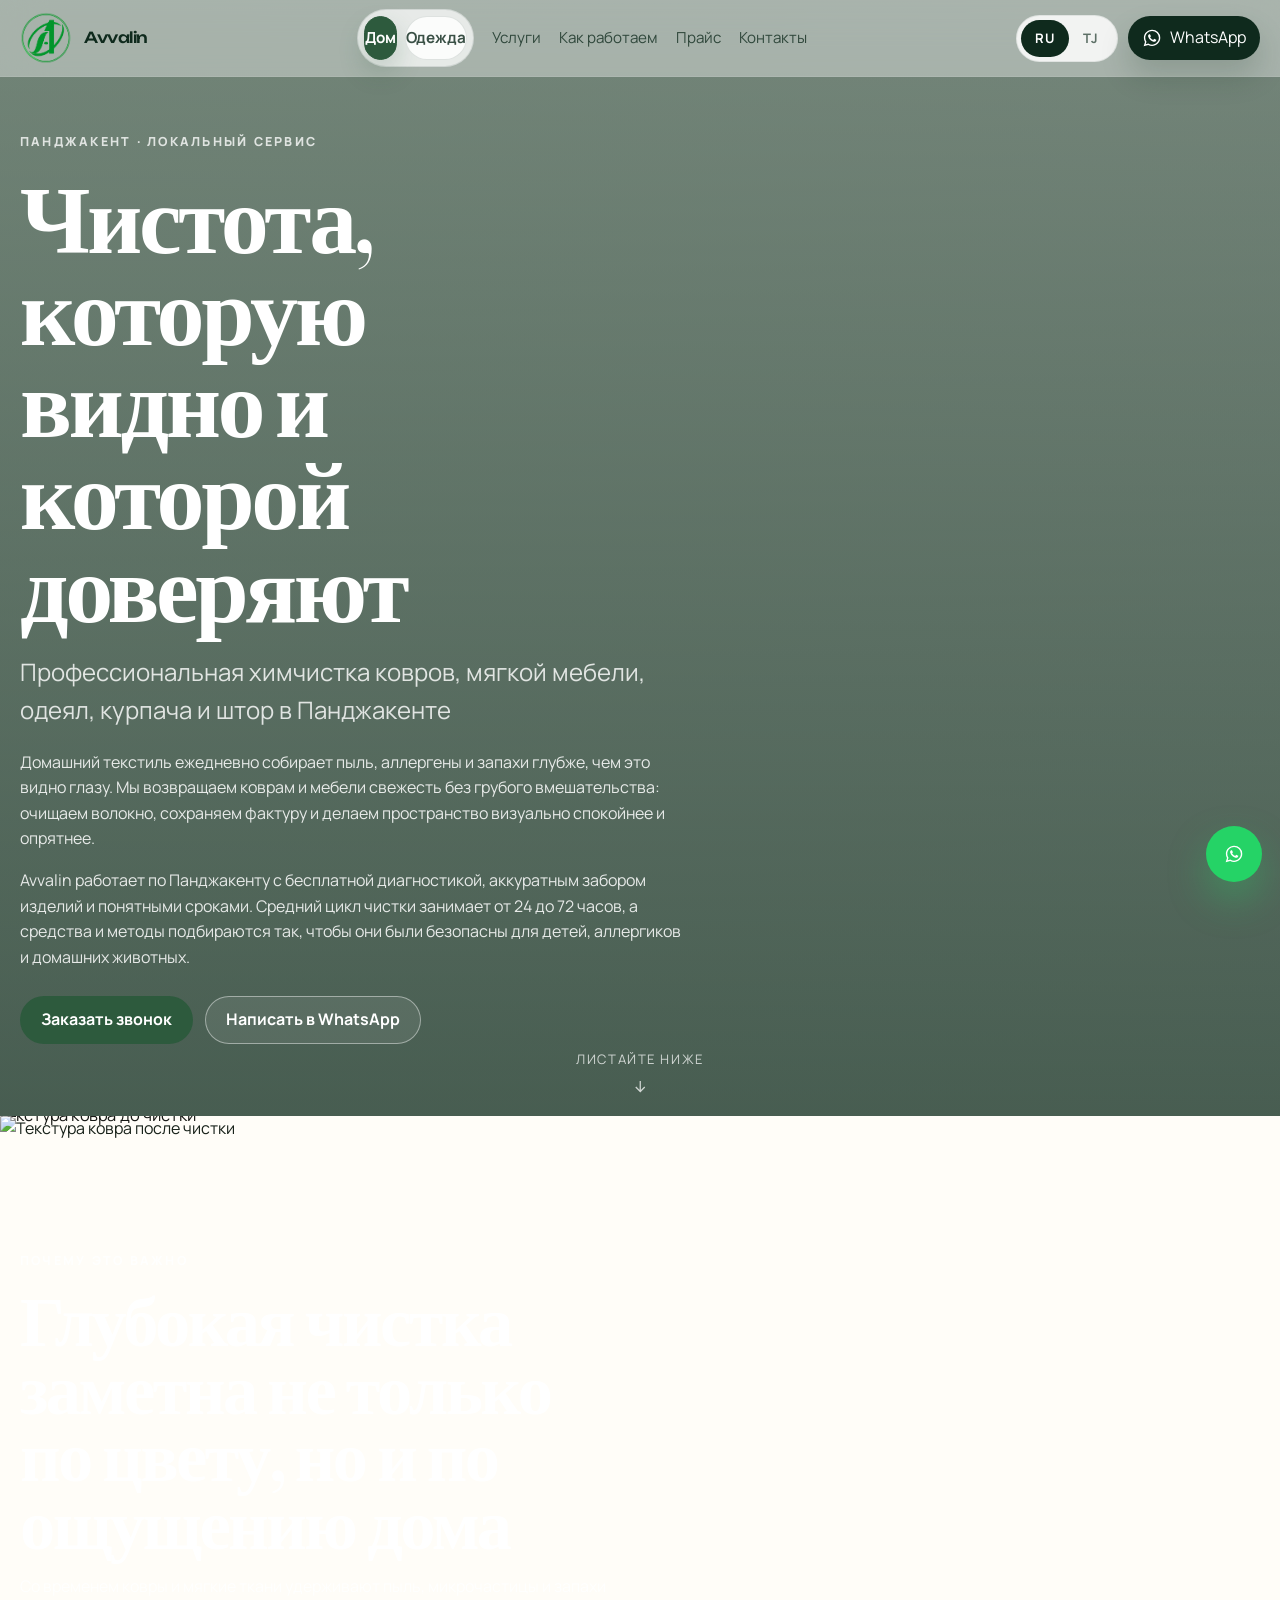
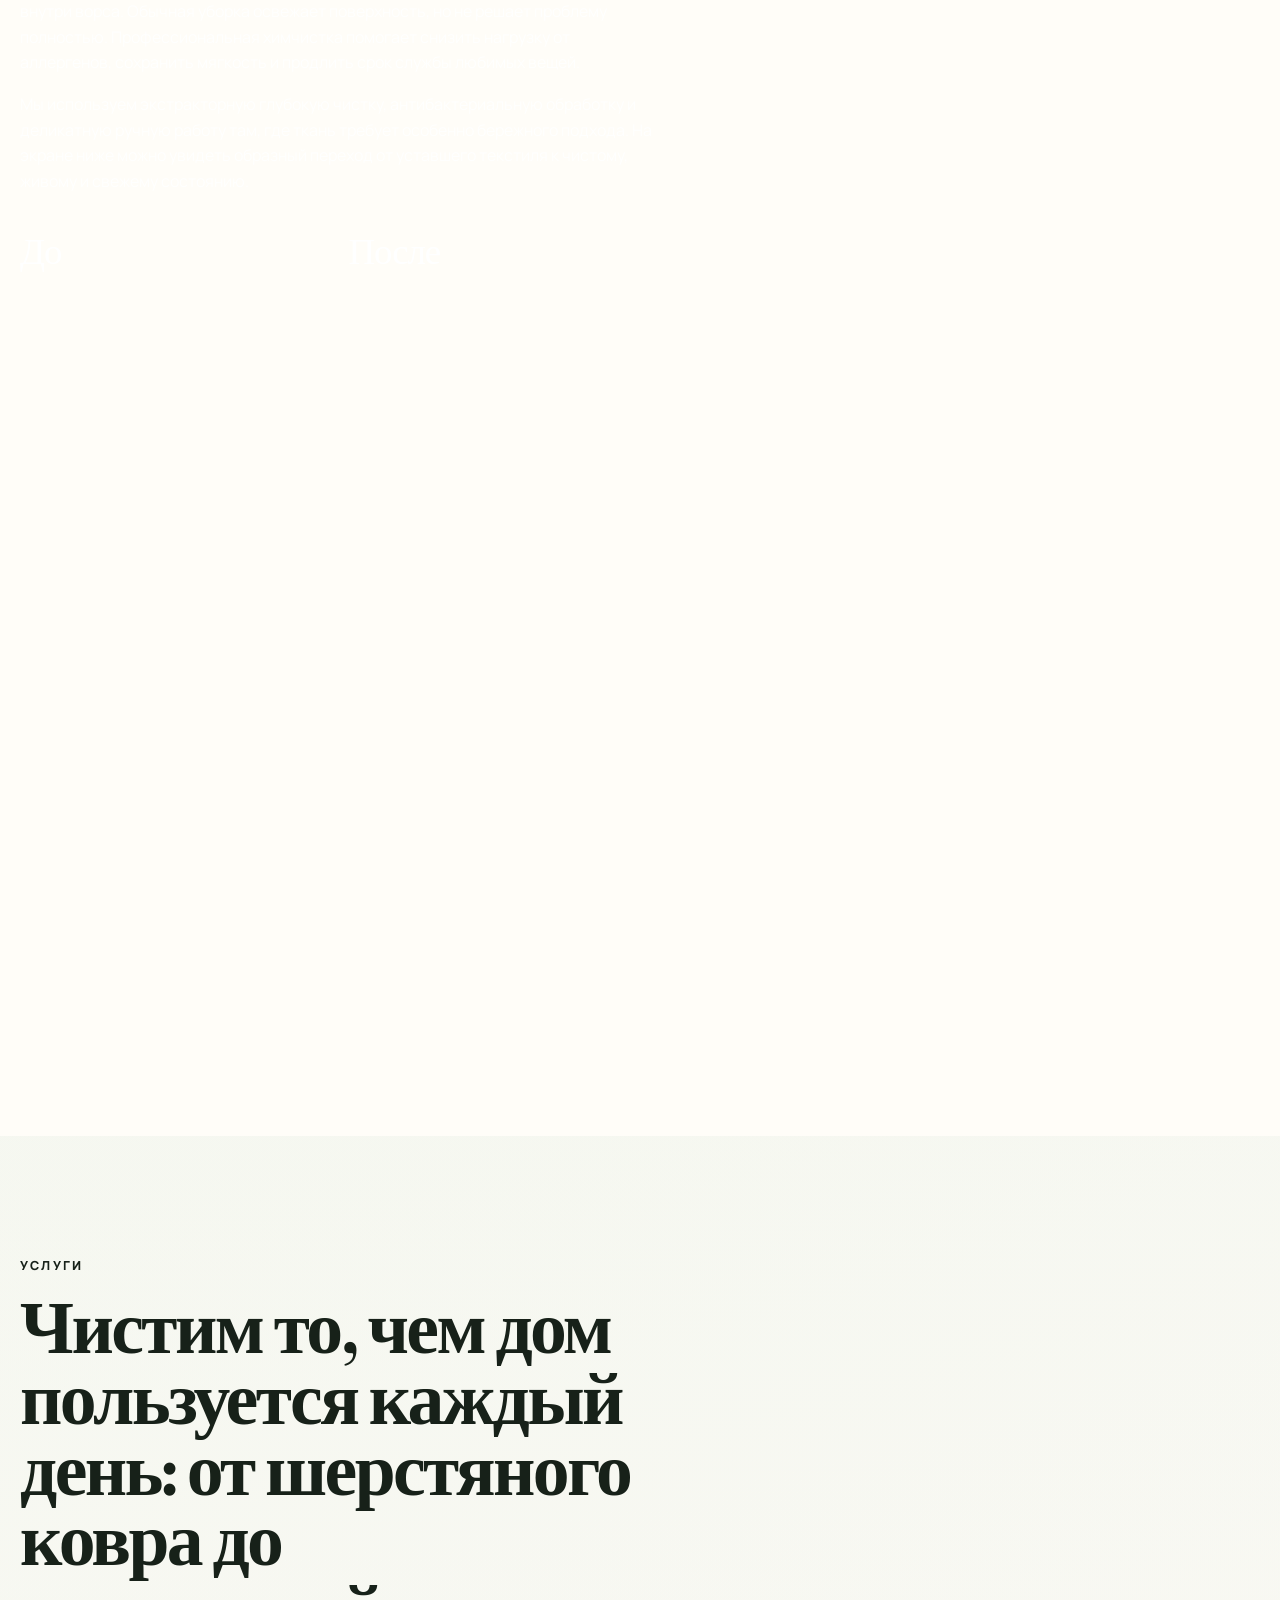
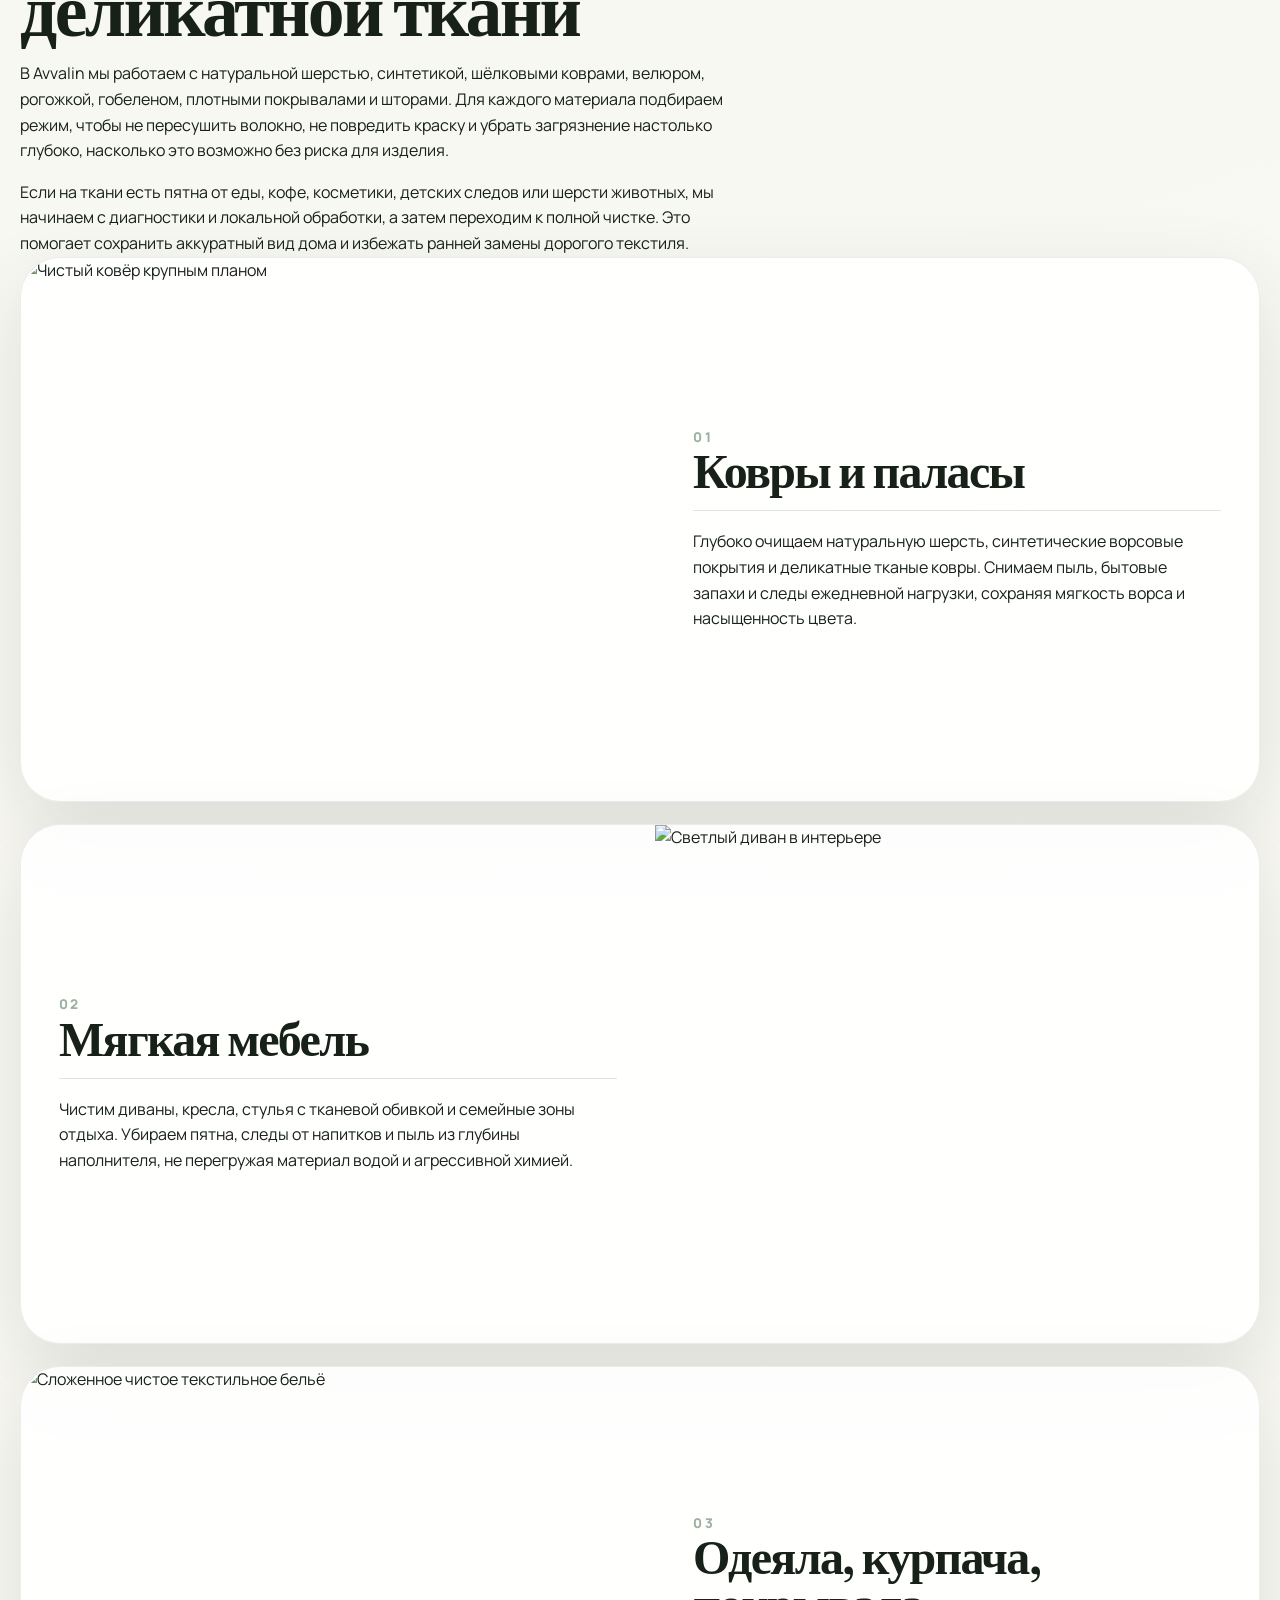
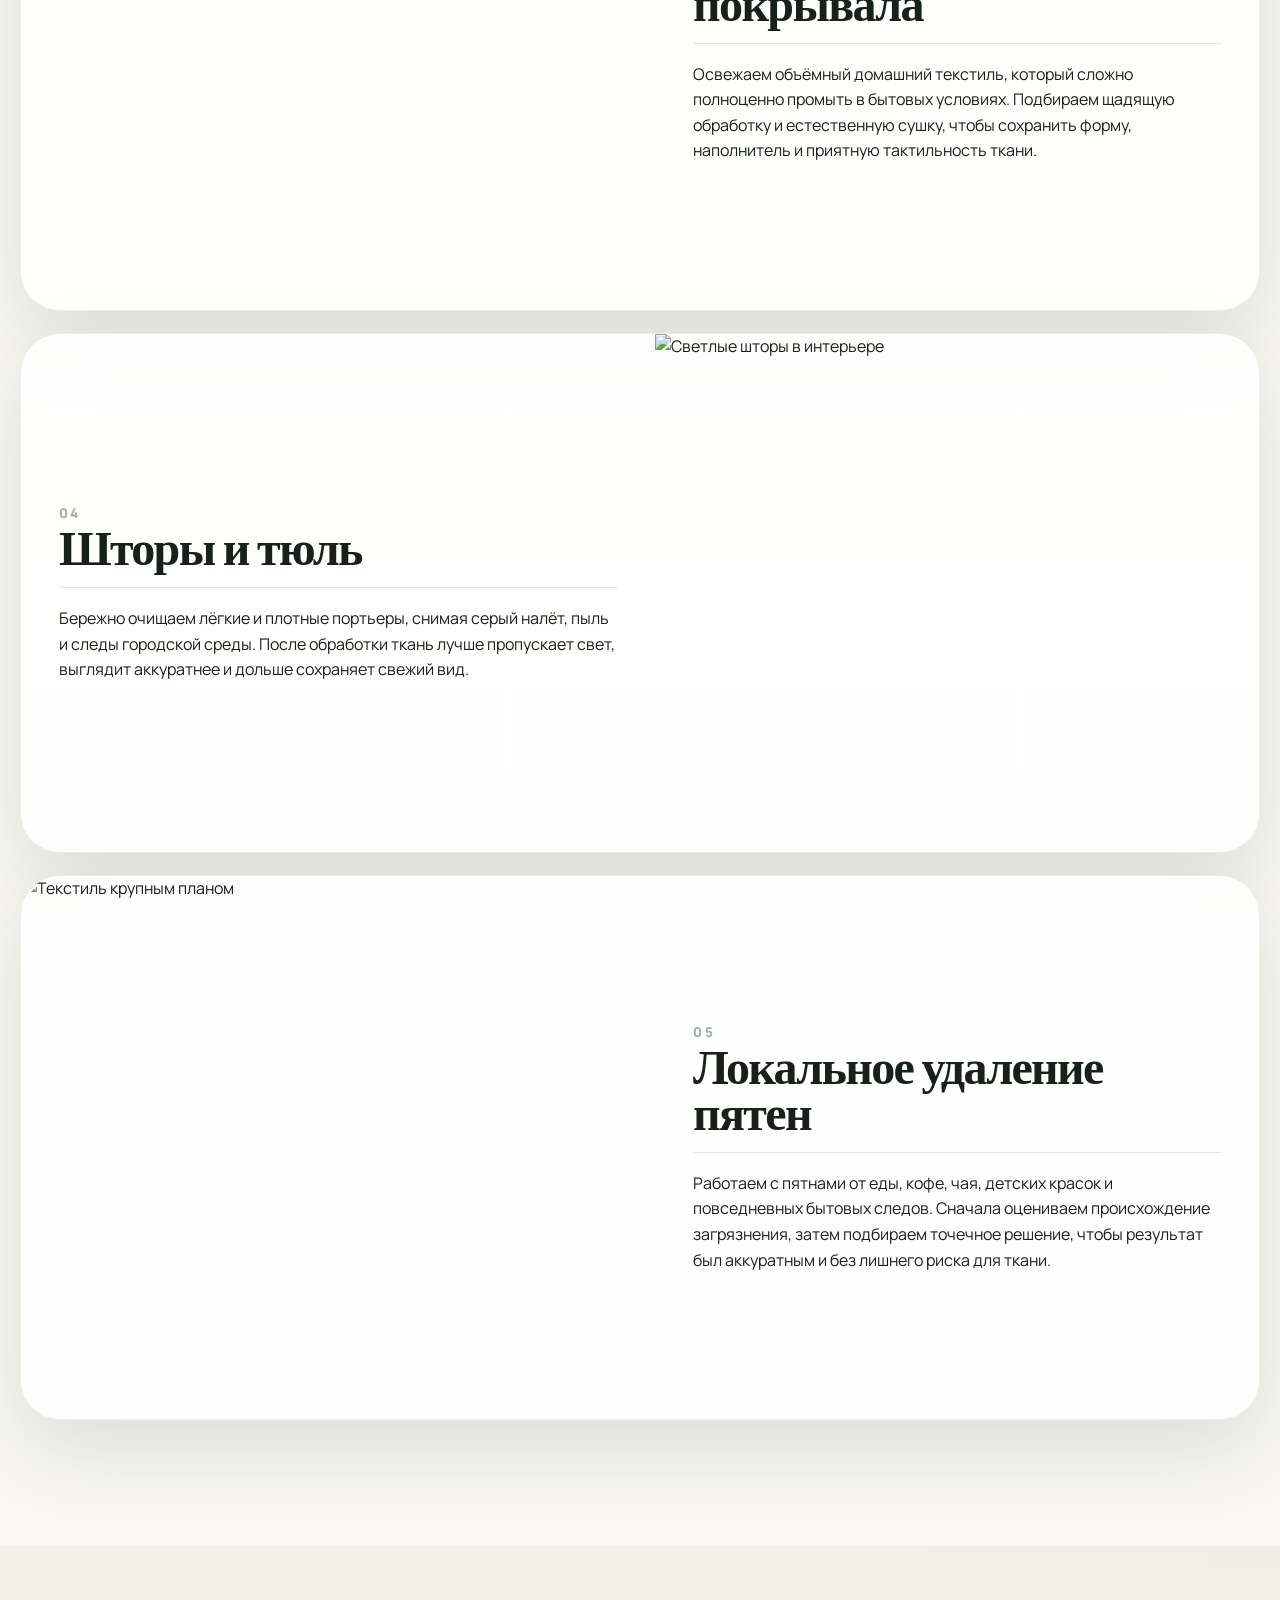
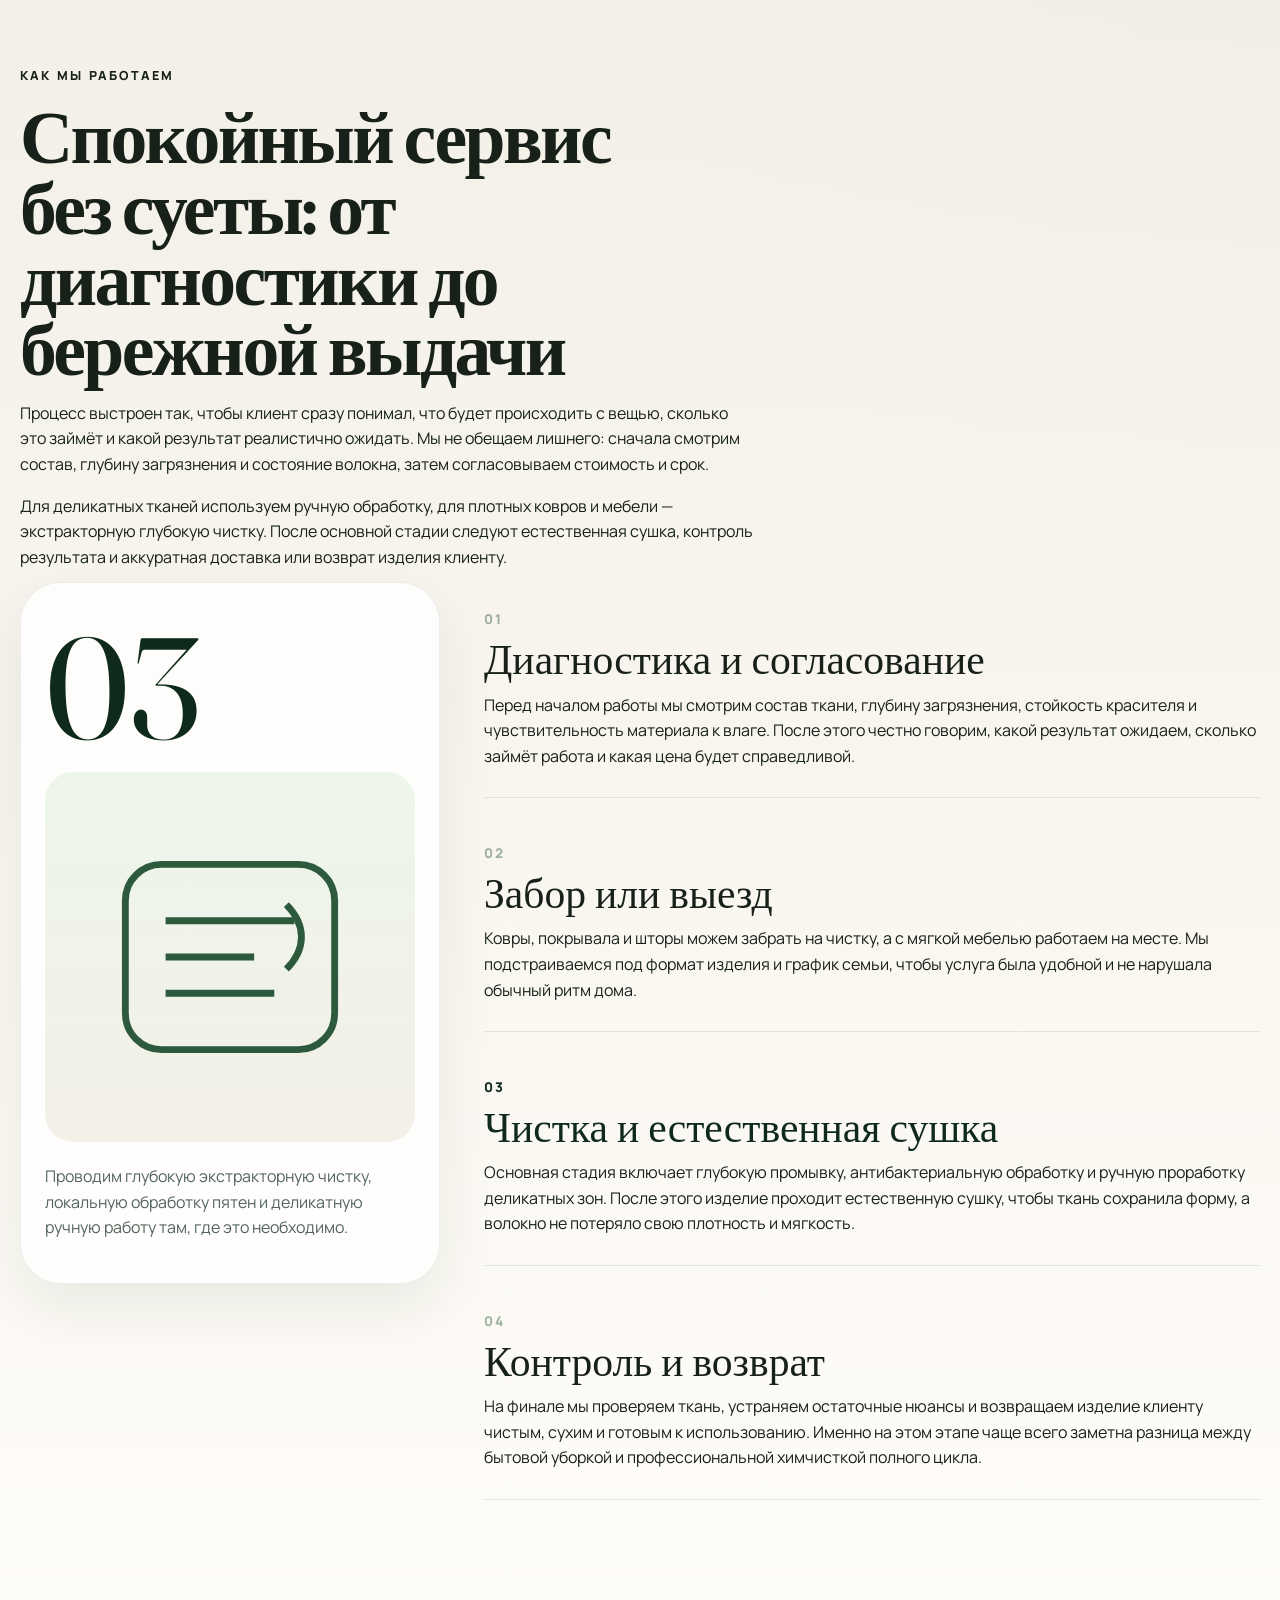
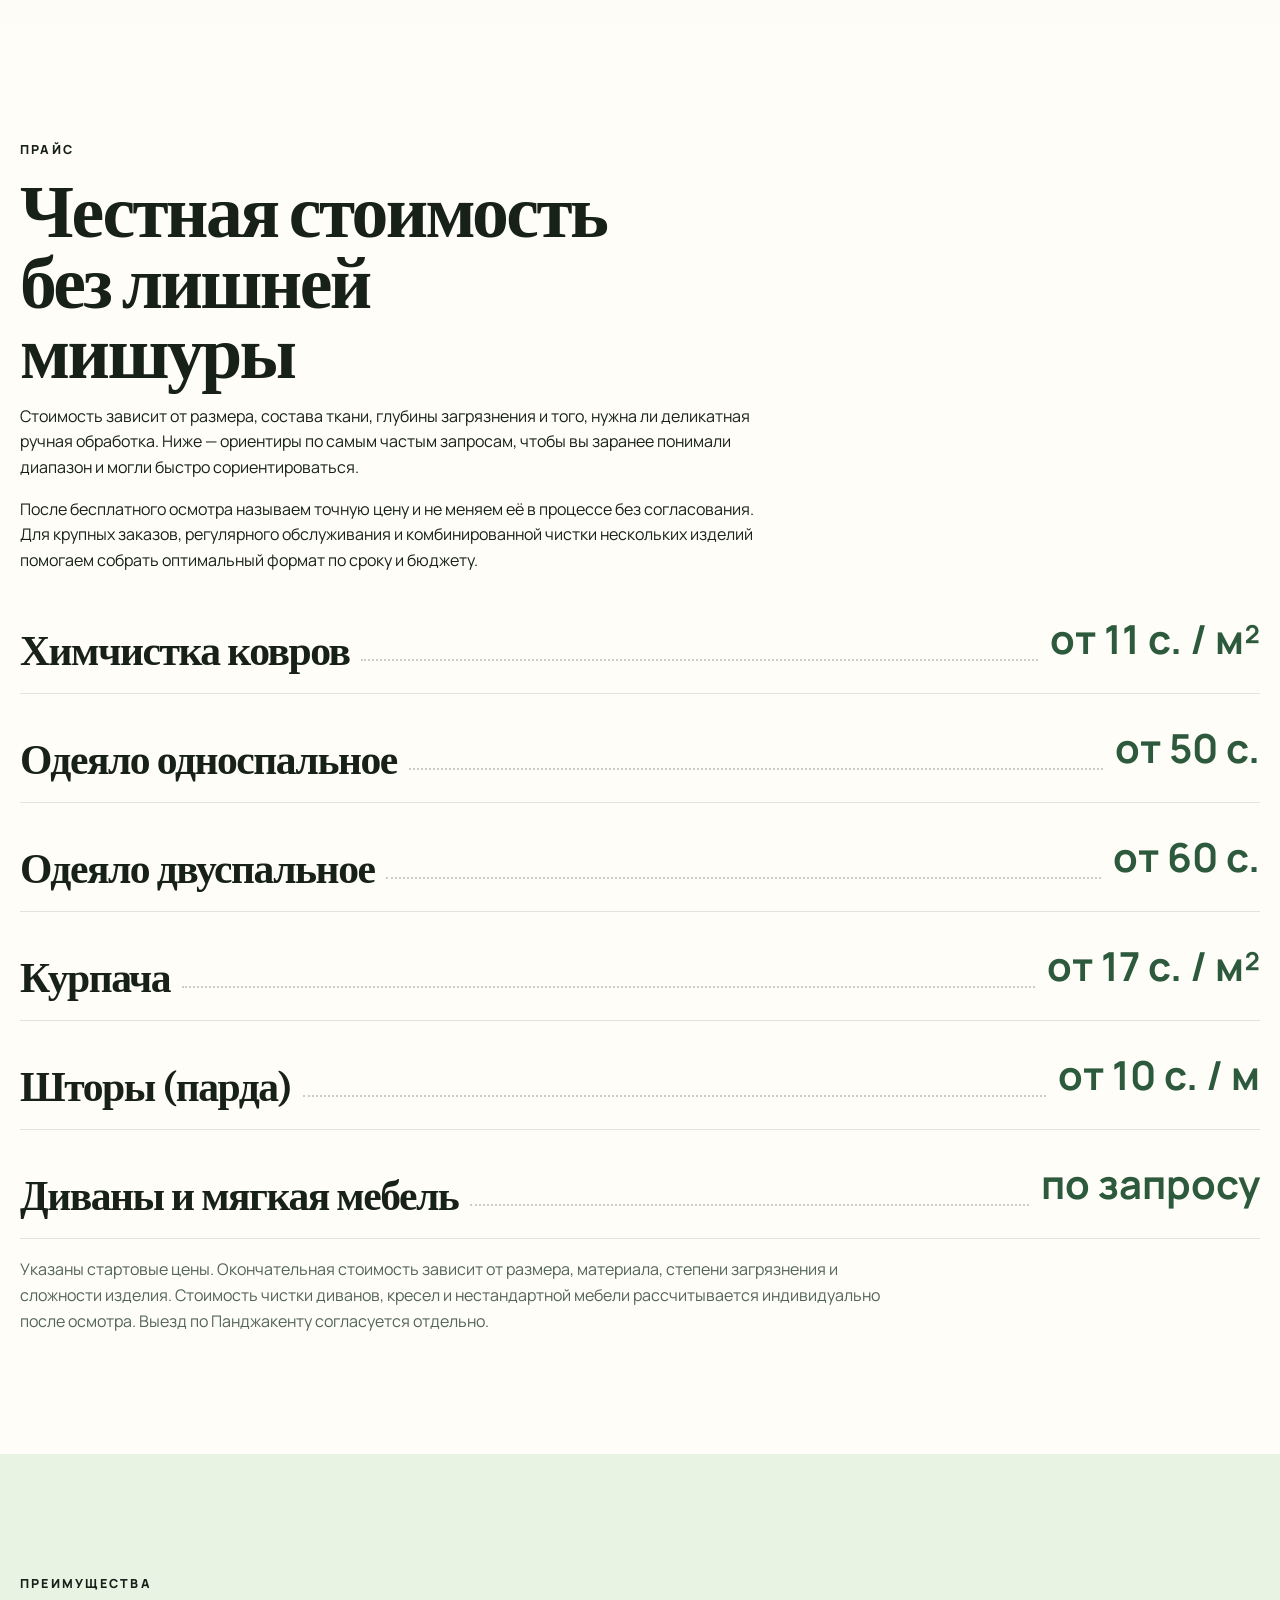
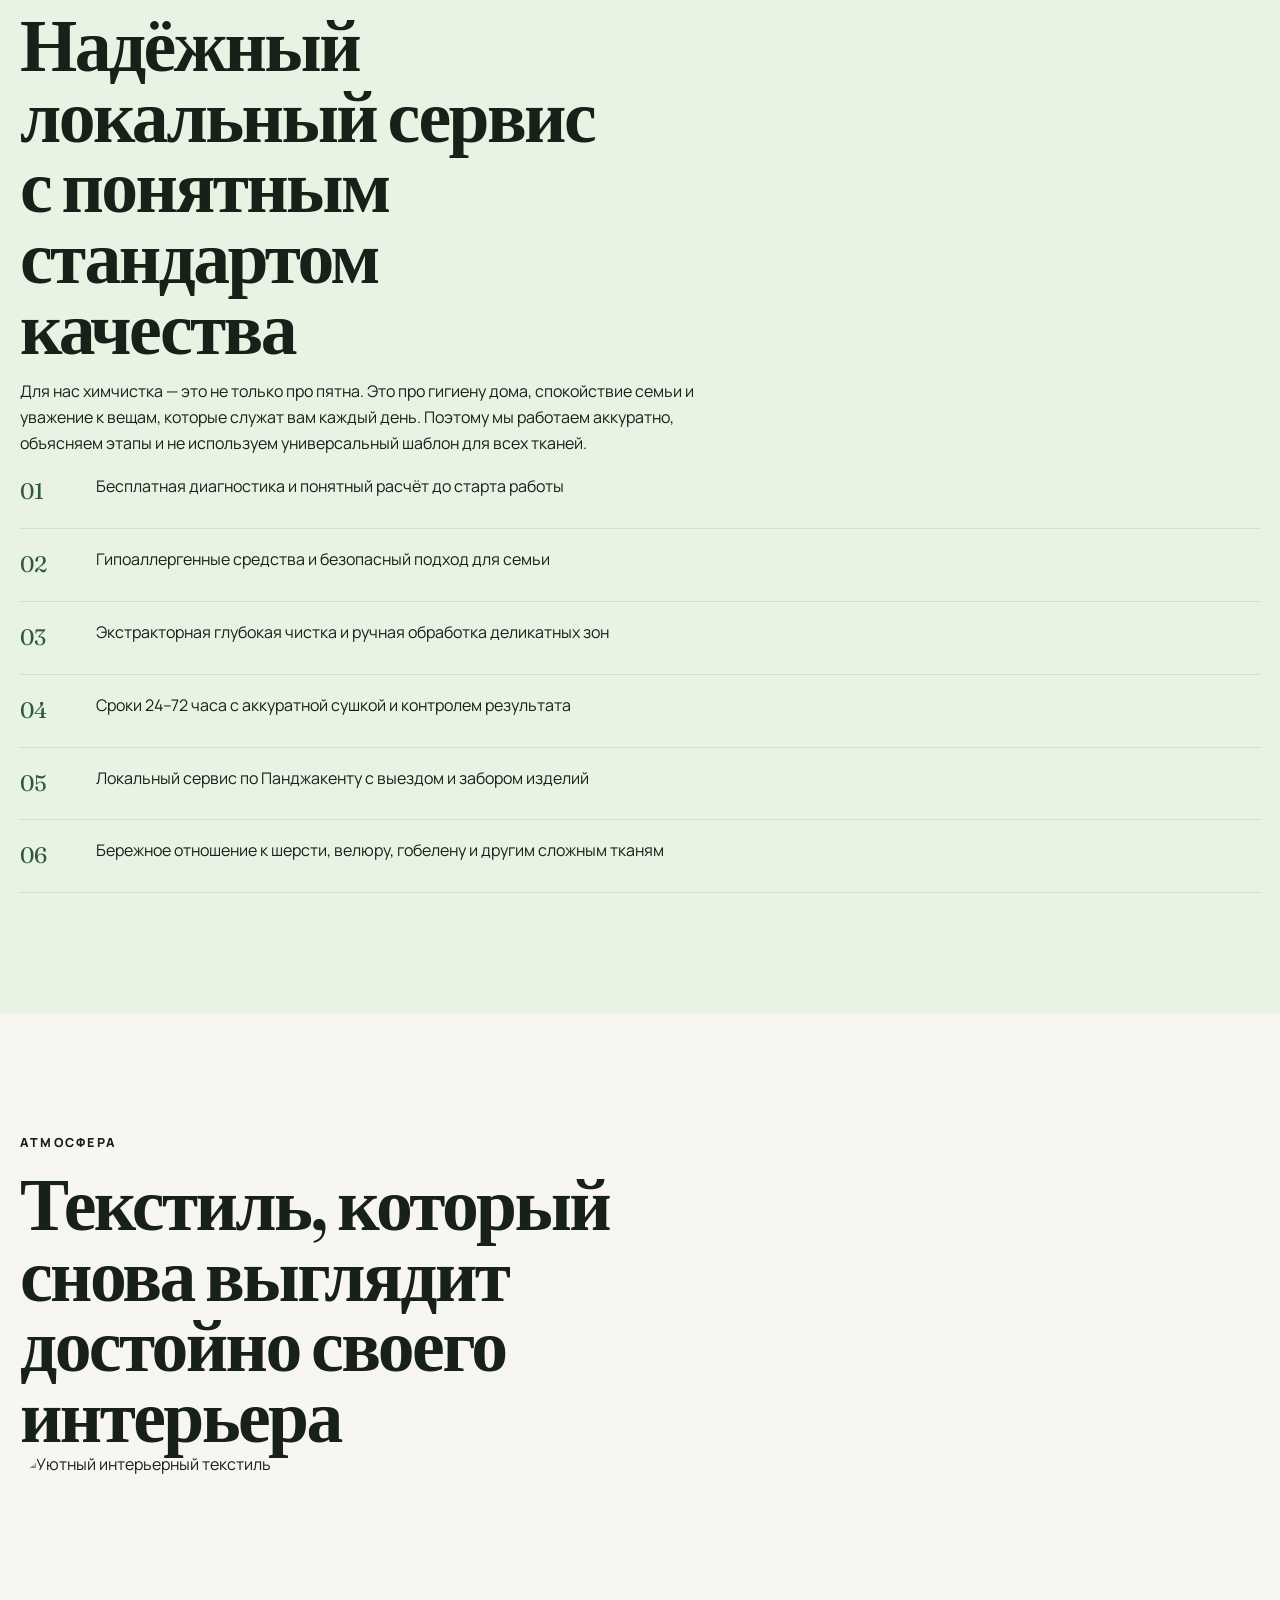
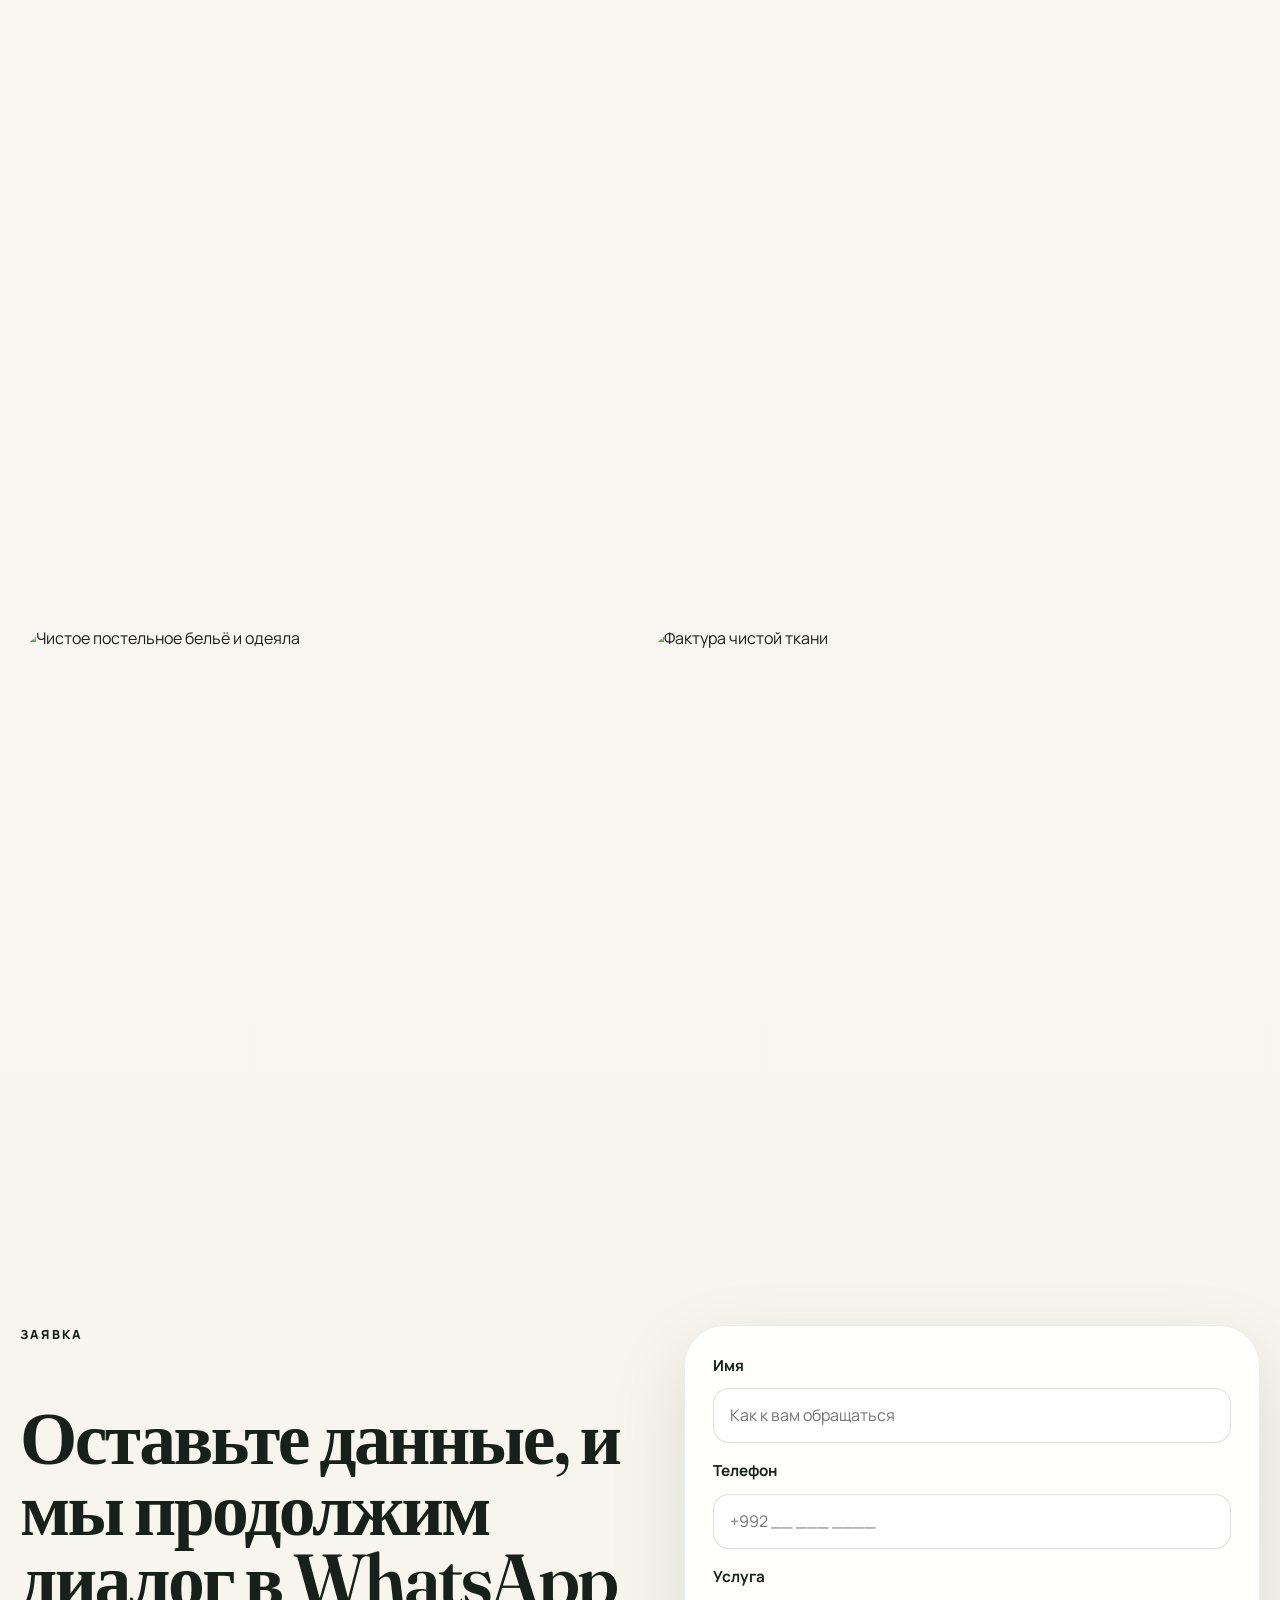
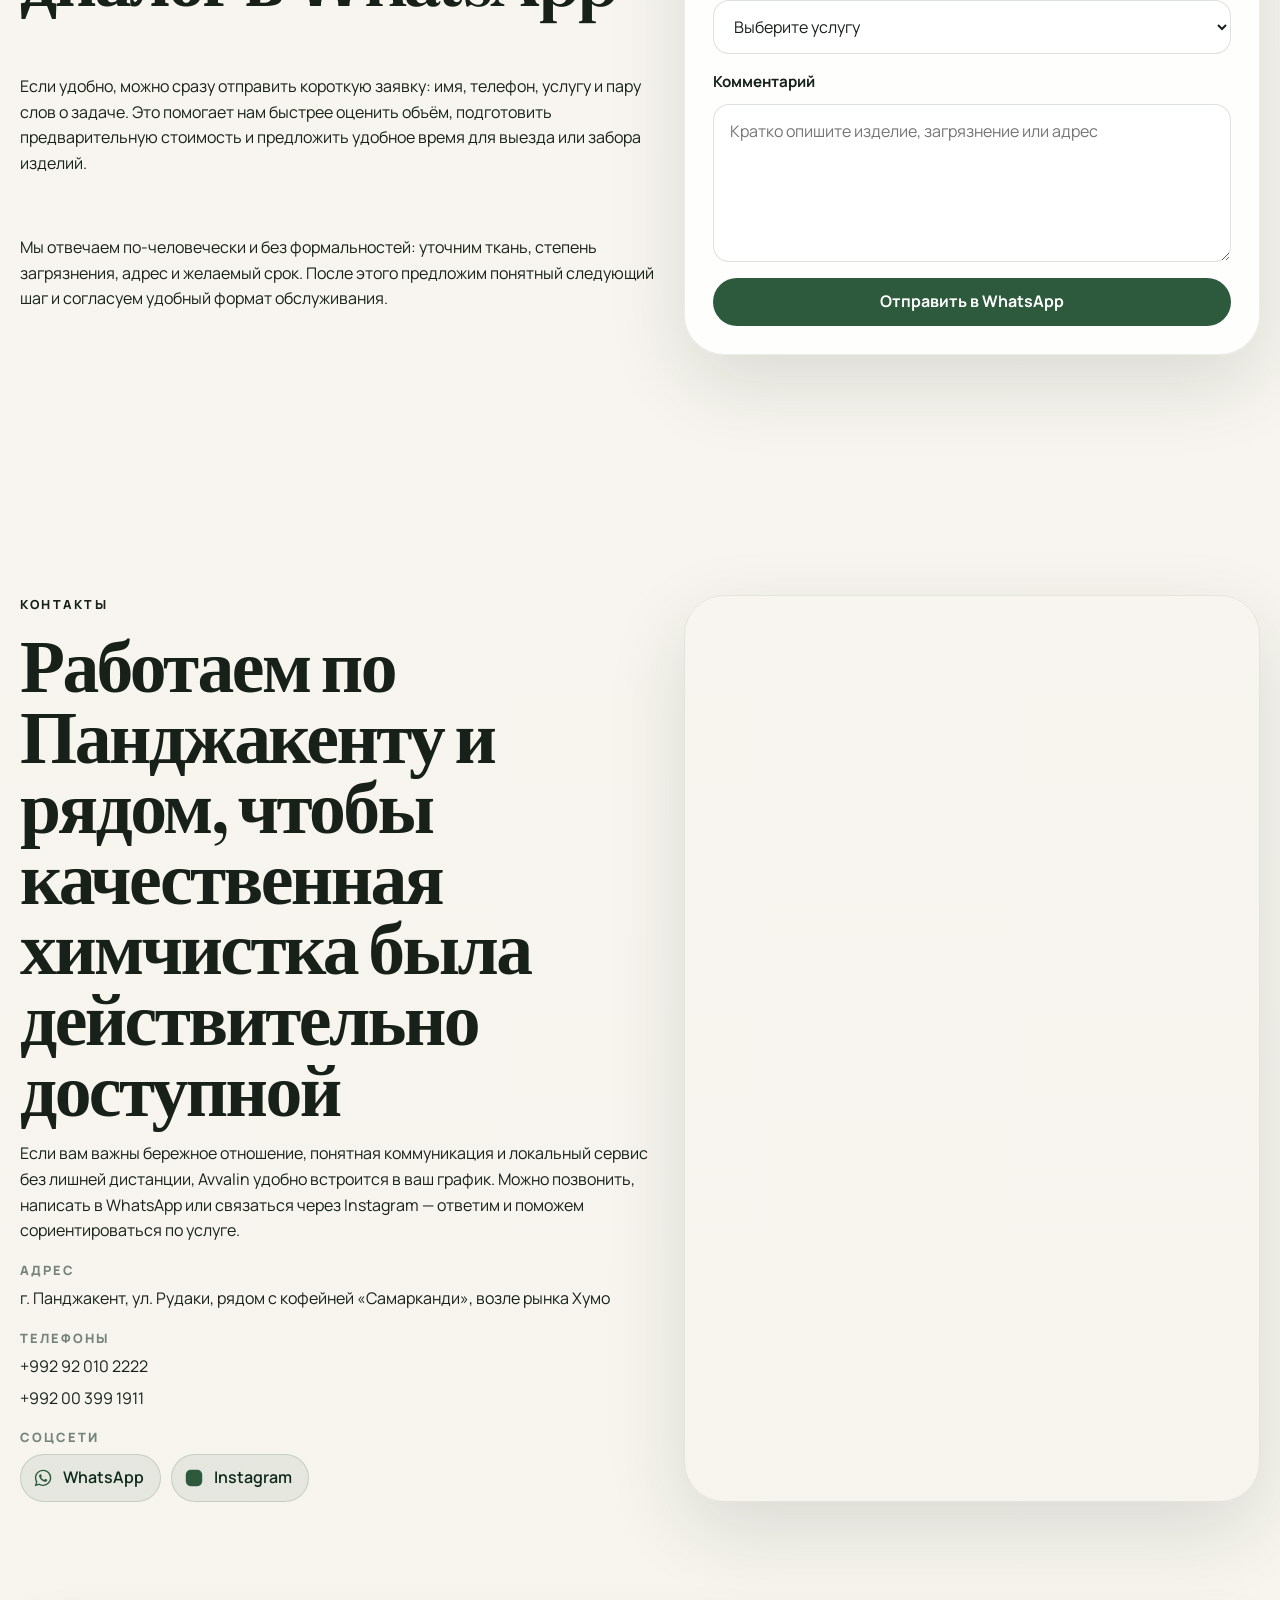
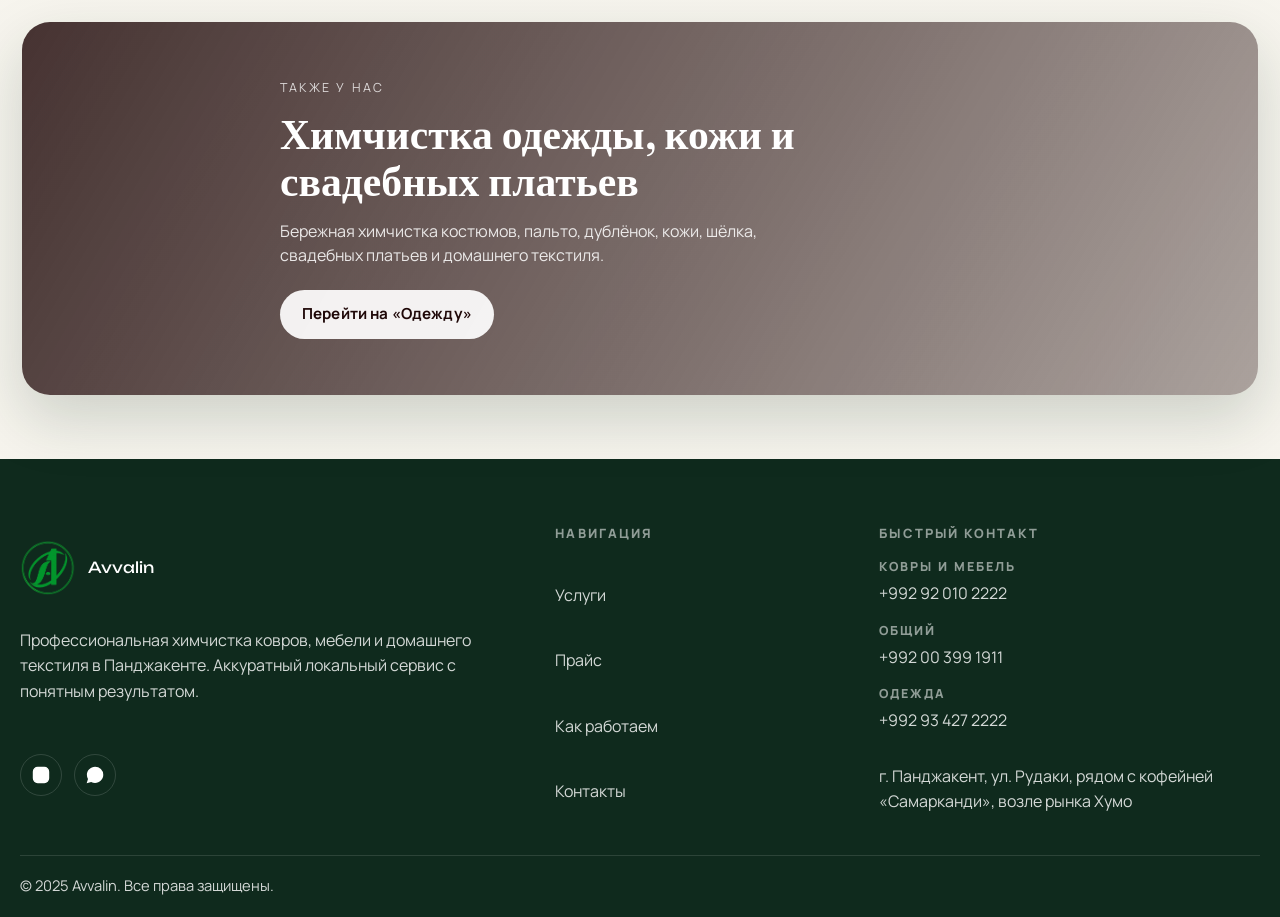
==== commit abd5f584: "polish: cross-promo banner, fixed social icons, refined mobile page-switch Contacts socials: - Insta" ====
--- a/index.html
+++ b/index.html
@@ -112,8 +112,14 @@
         <div class="mobile-menu__inner">
           <nav class="mobile-menu__nav" aria-label="Mobile navigation">
             <div class="page-switch page-switch--menu" aria-label="Навигация по страницам">
-              <a class="page-switch__link is-current" href="./index.html" data-menu-link data-ru="Дом" data-tj="Хона">Дом</a>
-              <a class="page-switch__link" href="./clothing.html" data-menu-link data-ru="Одежда" data-tj="Либос">Одежда</a>
+              <a class="page-switch__link is-current" href="./index.html" data-menu-link>
+                <span class="page-switch__title" data-ru="Дом" data-tj="Хона">Дом</span>
+                <span class="page-switch__sub" data-ru="Ковры · мебель · текстиль" data-tj="Қолин · мебел · матоъ">Ковры · мебель · текстиль</span>
+              </a>
+              <a class="page-switch__link" href="./clothing.html" data-menu-link>
+                <span class="page-switch__title" data-ru="Одежда" data-tj="Либос">Одежда</span>
+                <span class="page-switch__sub" data-ru="Костюмы · кожа · платья" data-tj="Костюм · чарм · либос">Костюмы · кожа · платья</span>
+              </a>
             </div>
             <a href="#services" data-menu-link data-ru="Услуги" data-tj="Хизматҳо">Услуги</a>
             <a href="#process" data-menu-link data-ru="Как работаем" data-tj="Чӣ тавр кор мекунем">
@@ -924,13 +930,24 @@
             <div class="contacts-block">
               <p class="contacts-label" data-ru="Соцсети" data-tj="Шабакаҳо">Соцсети</p>
               <div class="contacts-socials">
-                <a href="https://wa.me/992920102222" target="_blank" rel="noreferrer">WhatsApp</a>
+                <a href="https://wa.me/992920102222" target="_blank" rel="noreferrer" aria-label="WhatsApp">
+                  <svg viewBox="0 0 24 24" aria-hidden="true">
+                    <path d="M19.05 4.94A9.76 9.76 0 0 0 12.09 2C6.66 2 2.25 6.41 2.25 11.84c0 1.74.46 3.43 1.34 4.92L2 22l5.4-1.57a9.8 9.8 0 0 0 4.68 1.2h.01c5.43 0 9.84-4.41 9.84-9.84a9.75 9.75 0 0 0-2.88-6.85Zm-6.96 15.04h-.01a8.15 8.15 0 0 1-4.14-1.13l-.3-.18-3.2.93.95-3.11-.2-.32a8.14 8.14 0 0 1-1.26-4.34c0-4.5 3.66-8.16 8.16-8.16 2.18 0 4.23.85 5.77 2.39a8.1 8.1 0 0 1 2.39 5.77c0 4.5-3.66 8.15-8.16 8.15Zm4.47-6.11c-.24-.12-1.43-.71-1.65-.79-.22-.08-.38-.12-.54.12-.16.24-.62.79-.76.95-.14.16-.28.18-.52.06-.24-.12-1-.37-1.91-1.19-.71-.63-1.19-1.41-1.33-1.65-.14-.24-.01-.37.1-.49.1-.1.24-.28.36-.42.12-.14.16-.24.24-.4.08-.16.04-.3-.02-.42-.06-.12-.54-1.31-.74-1.79-.2-.48-.4-.41-.54-.41h-.46c-.16 0-.42.06-.64.3-.22.24-.84.82-.84 2s.86 2.32.98 2.48c.12.16 1.69 2.58 4.09 3.62.57.25 1.02.4 1.37.51.58.18 1.11.16 1.53.1.47-.07 1.43-.58 1.64-1.14.2-.56.2-1.04.14-1.14-.06-.1-.22-.16-.46-.28Z"/>
+                  </svg>
+                  <span>WhatsApp</span>
+                </a>
                 <a
                   href="https://www.instagram.com/avvalin.tjk?igsh=cmRzbWNzczF0NjJw"
                   target="_blank"
                   rel="noreferrer"
-                >
-                  Instagram
+                  aria-label="Instagram"
+                >
+                  <svg viewBox="0 0 24 24" aria-hidden="true" fill="none" stroke="currentColor" stroke-width="1.7" stroke-linecap="round" stroke-linejoin="round">
+                    <rect x="3" y="3" width="18" height="18" rx="5"/>
+                    <circle cx="12" cy="12" r="4"/>
+                    <circle cx="17.2" cy="6.8" r="1.1" fill="currentColor" stroke="none"/>
+                  </svg>
+                  <span>Instagram</span>
                 </a>
               </div>
             </div>
@@ -945,6 +962,37 @@
             ></iframe>
           </div>
         </div>
+      </section>
+
+      <section class="cross-promo" data-target="clothing">
+        <a class="cross-promo__card" href="./clothing.html">
+          <div class="cross-promo__media" aria-hidden="true"></div>
+          <div class="cross-promo__overlay" aria-hidden="true"></div>
+          <div class="cross-promo__content container">
+            <p class="cross-promo__kicker" data-ru="Также у нас" data-tj="Боз дар мо">Также у нас</p>
+            <h2
+              class="cross-promo__title"
+              data-ru="Химчистка одежды, кожи и свадебных платьев"
+              data-tj="Кимиёшӯйии либос, чарм ва либосҳои арӯсӣ"
+            >
+              Химчистка одежды, кожи и свадебных платьев
+            </h2>
+            <p
+              class="cross-promo__sub"
+              data-ru="Бережная химчистка костюмов, пальто, дублёнок, кожи, шёлка, свадебных платьев и домашнего текстиля."
+              data-tj="Кимиёшӯйии эҳтиёткоронаи костюм, пальто, дубленка, чарм, абрешим, либосҳои арӯсӣ ва матоъи хонагӣ."
+            >
+              Бережная химчистка костюмов, пальто, дублёнок, кожи, шёлка, свадебных платьев и
+              домашнего текстиля.
+            </p>
+            <span class="cross-promo__cta" data-ru="Перейти на «Одежду»" data-tj="Гузаштан ба «Либос»">
+              Перейти на «Одежду»
+              <svg viewBox="0 0 24 24" aria-hidden="true">
+                <path d="M5 12h14M13 5l7 7-7 7" fill="none" stroke="currentColor" stroke-width="1.8" stroke-linecap="round" stroke-linejoin="round"/>
+              </svg>
+            </span>
+          </div>
+        </a>
       </section>
     </main>
 
@@ -973,10 +1021,10 @@
           </p>
           <div class="footer-socials">
             <a href="https://www.instagram.com/avvalin.tjk?igsh=cmRzbWNzczF0NjJw" target="_blank" rel="noreferrer" aria-label="Instagram">
-              <svg viewBox="0 0 24 24" aria-hidden="true">
+              <svg viewBox="0 0 24 24" aria-hidden="true" fill="none" stroke="currentColor" stroke-width="1.7" stroke-linecap="round" stroke-linejoin="round">
                 <rect x="3" y="3" width="18" height="18" rx="5" />
-                <circle cx="12" cy="12" r="4.3" />
-                <circle cx="17.2" cy="6.8" r="1.1" />
+                <circle cx="12" cy="12" r="4" />
+                <circle cx="17.2" cy="6.8" r="1.1" fill="currentColor" stroke="none" />
               </svg>
             </a>
             <a href="https://wa.me/992920102222" target="_blank" rel="noreferrer" aria-label="WhatsApp">
--- a/styles.css
+++ b/styles.css
@@ -480,26 +480,65 @@
   display: grid;
   grid-template-columns: repeat(2, minmax(0, 1fr));
   gap: 12px;
-  margin-bottom: 8px;
+  margin-bottom: 12px;
 }
 
 .page-switch--menu .page-switch__link {
-  min-height: 92px;
+  position: relative;
+  min-height: 116px;
   padding: 18px 16px;
-  align-items: flex-end;
-  justify-content: flex-start;
-  border-radius: 24px;
+  flex-direction: column;
+  align-items: flex-start;
+  justify-content: space-between;
+  gap: 12px;
+  border-radius: 22px;
   background: rgba(255, 255, 255, 0.06);
   border-color: rgba(255, 255, 255, 0.16);
   color: #fff;
+  text-align: left;
+  overflow: hidden;
+}
+
+.page-switch--menu .page-switch__title {
   font-family: "Fraunces", serif;
-  font-size: clamp(1.45rem, 5vw, 1.8rem);
+  font-weight: 600;
+  font-size: clamp(1.4rem, 5.4vw, 1.7rem);
   line-height: 1;
+  letter-spacing: 0.005em;
+}
+
+.page-switch--menu .page-switch__sub {
+  font-family: "Manrope", sans-serif;
+  font-size: 0.78rem;
+  line-height: 1.35;
+  color: rgba(255, 255, 255, 0.7);
+  letter-spacing: 0.01em;
+  text-transform: none;
 }
 
 .page-switch--menu .page-switch__link.is-current {
   background: var(--brand-primary);
   border-color: var(--brand-primary);
+  color: #fff;
+}
+
+.page-switch--menu .page-switch__link.is-current .page-switch__sub {
+  color: rgba(255, 255, 255, 0.85);
+}
+
+.page-switch--menu .page-switch__link::before {
+  content: "";
+  position: absolute;
+  top: 16px;
+  right: 16px;
+  width: 8px;
+  height: 8px;
+  border-radius: 999px;
+  background: rgba(255, 255, 255, 0.35);
+}
+
+.page-switch--menu .page-switch__link.is-current::before {
+  background: #fff;
 }
 
 .mobile-menu__meta {
@@ -1138,6 +1177,180 @@
 .contacts-block a,
 .contacts-socials a {
   width: fit-content;
+}
+
+.contacts-socials {
+  display: flex;
+  flex-wrap: wrap;
+  gap: 10px;
+}
+
+.contacts-socials a {
+  display: inline-flex;
+  align-items: center;
+  gap: 10px;
+  padding: 10px 16px 10px 12px;
+  border-radius: 999px;
+  background: rgba(var(--brand-primary-rgb), 0.08);
+  color: var(--brand-dark);
+  border: 1px solid rgba(var(--brand-primary-rgb), 0.18);
+  font-weight: 600;
+  transition: background 0.2s ease, transform 0.2s ease, border-color 0.2s ease;
+}
+
+.contacts-socials a:hover,
+.contacts-socials a:focus-visible {
+  background: rgba(var(--brand-primary-rgb), 0.14);
+  border-color: rgba(var(--brand-primary-rgb), 0.32);
+  transform: translateY(-1px);
+}
+
+.contacts-socials a svg {
+  width: 20px;
+  height: 20px;
+  fill: currentColor;
+  color: var(--brand-primary);
+  flex-shrink: 0;
+}
+
+.contacts-socials a span {
+  color: var(--brand-dark);
+}
+
+.cross-promo {
+  padding: 0 22px 64px;
+}
+
+.cross-promo__card {
+  position: relative;
+  display: block;
+  overflow: hidden;
+  border-radius: 28px;
+  min-height: 320px;
+  isolation: isolate;
+  color: #fff;
+  text-decoration: none;
+  transition: transform 0.35s ease, box-shadow 0.35s ease;
+  box-shadow: 0 24px 60px rgba(15, 42, 29, 0.18);
+}
+
+.cross-promo__card:hover,
+.cross-promo__card:focus-visible {
+  transform: translateY(-3px);
+  box-shadow: 0 36px 80px rgba(15, 42, 29, 0.26);
+}
+
+.cross-promo__media,
+.cross-promo__overlay {
+  position: absolute;
+  inset: 0;
+}
+
+.cross-promo__media {
+  background-size: cover;
+  background-position: center center;
+  transform: scale(1.04);
+  transition: transform 0.6s ease;
+}
+
+.cross-promo__card:hover .cross-promo__media {
+  transform: scale(1.08);
+}
+
+.cross-promo[data-target="clothing"] .cross-promo__media {
+  background-image: url("https://images.unsplash.com/photo-1490481651871-ab68de25d43d?w=1800&q=85&auto=format&fit=crop");
+}
+
+.cross-promo[data-target="home"] .cross-promo__media {
+  background-image: url("https://images.unsplash.com/photo-1600166898405-da9535204843?w=1800&q=85&auto=format&fit=crop");
+}
+
+.cross-promo[data-target="clothing"] .cross-promo__overlay {
+  background: linear-gradient(120deg, rgba(31, 8, 8, 0.82) 0%, rgba(31, 8, 8, 0.55) 60%, rgba(31, 8, 8, 0.35) 100%);
+}
+
+.cross-promo[data-target="home"] .cross-promo__overlay {
+  background: linear-gradient(120deg, rgba(15, 42, 29, 0.82) 0%, rgba(15, 42, 29, 0.55) 60%, rgba(15, 42, 29, 0.35) 100%);
+}
+
+.cross-promo__content {
+  position: relative;
+  z-index: 1;
+  padding: 56px 0;
+  display: flex;
+  flex-direction: column;
+  gap: 14px;
+  max-width: 720px;
+}
+
+.cross-promo__kicker {
+  font-size: 0.78rem;
+  letter-spacing: 0.18em;
+  text-transform: uppercase;
+  color: rgba(255, 255, 255, 0.78);
+  margin: 0;
+}
+
+.cross-promo__title {
+  font-family: "Fraunces", serif;
+  font-weight: 600;
+  font-size: clamp(1.8rem, 4.5vw, 2.6rem);
+  line-height: 1.12;
+  margin: 0;
+  color: #fff;
+}
+
+.cross-promo__sub {
+  font-size: 1rem;
+  line-height: 1.55;
+  color: rgba(255, 255, 255, 0.86);
+  margin: 0;
+  max-width: 560px;
+}
+
+.cross-promo__cta {
+  display: inline-flex;
+  align-items: center;
+  gap: 8px;
+  align-self: flex-start;
+  margin-top: 8px;
+  padding: 12px 22px;
+  background: rgba(255, 255, 255, 0.92);
+  color: var(--brand-dark);
+  border-radius: 999px;
+  font-weight: 700;
+  font-size: 0.95rem;
+  letter-spacing: 0.01em;
+  transition: background 0.2s ease;
+}
+
+.cross-promo[data-target="clothing"] .cross-promo__cta {
+  color: #1F0808;
+}
+
+.cross-promo__cta svg {
+  width: 18px;
+  height: 18px;
+}
+
+.cross-promo__card:hover .cross-promo__cta,
+.cross-promo__card:focus-visible .cross-promo__cta {
+  background: #fff;
+}
+
+@media (max-width: 600px) {
+  .cross-promo {
+    padding: 0 14px 48px;
+  }
+
+  .cross-promo__card {
+    min-height: 280px;
+    border-radius: 24px;
+  }
+
+  .cross-promo__content {
+    padding: 40px 18px;
+  }
 }
 
 .contacts-map {
